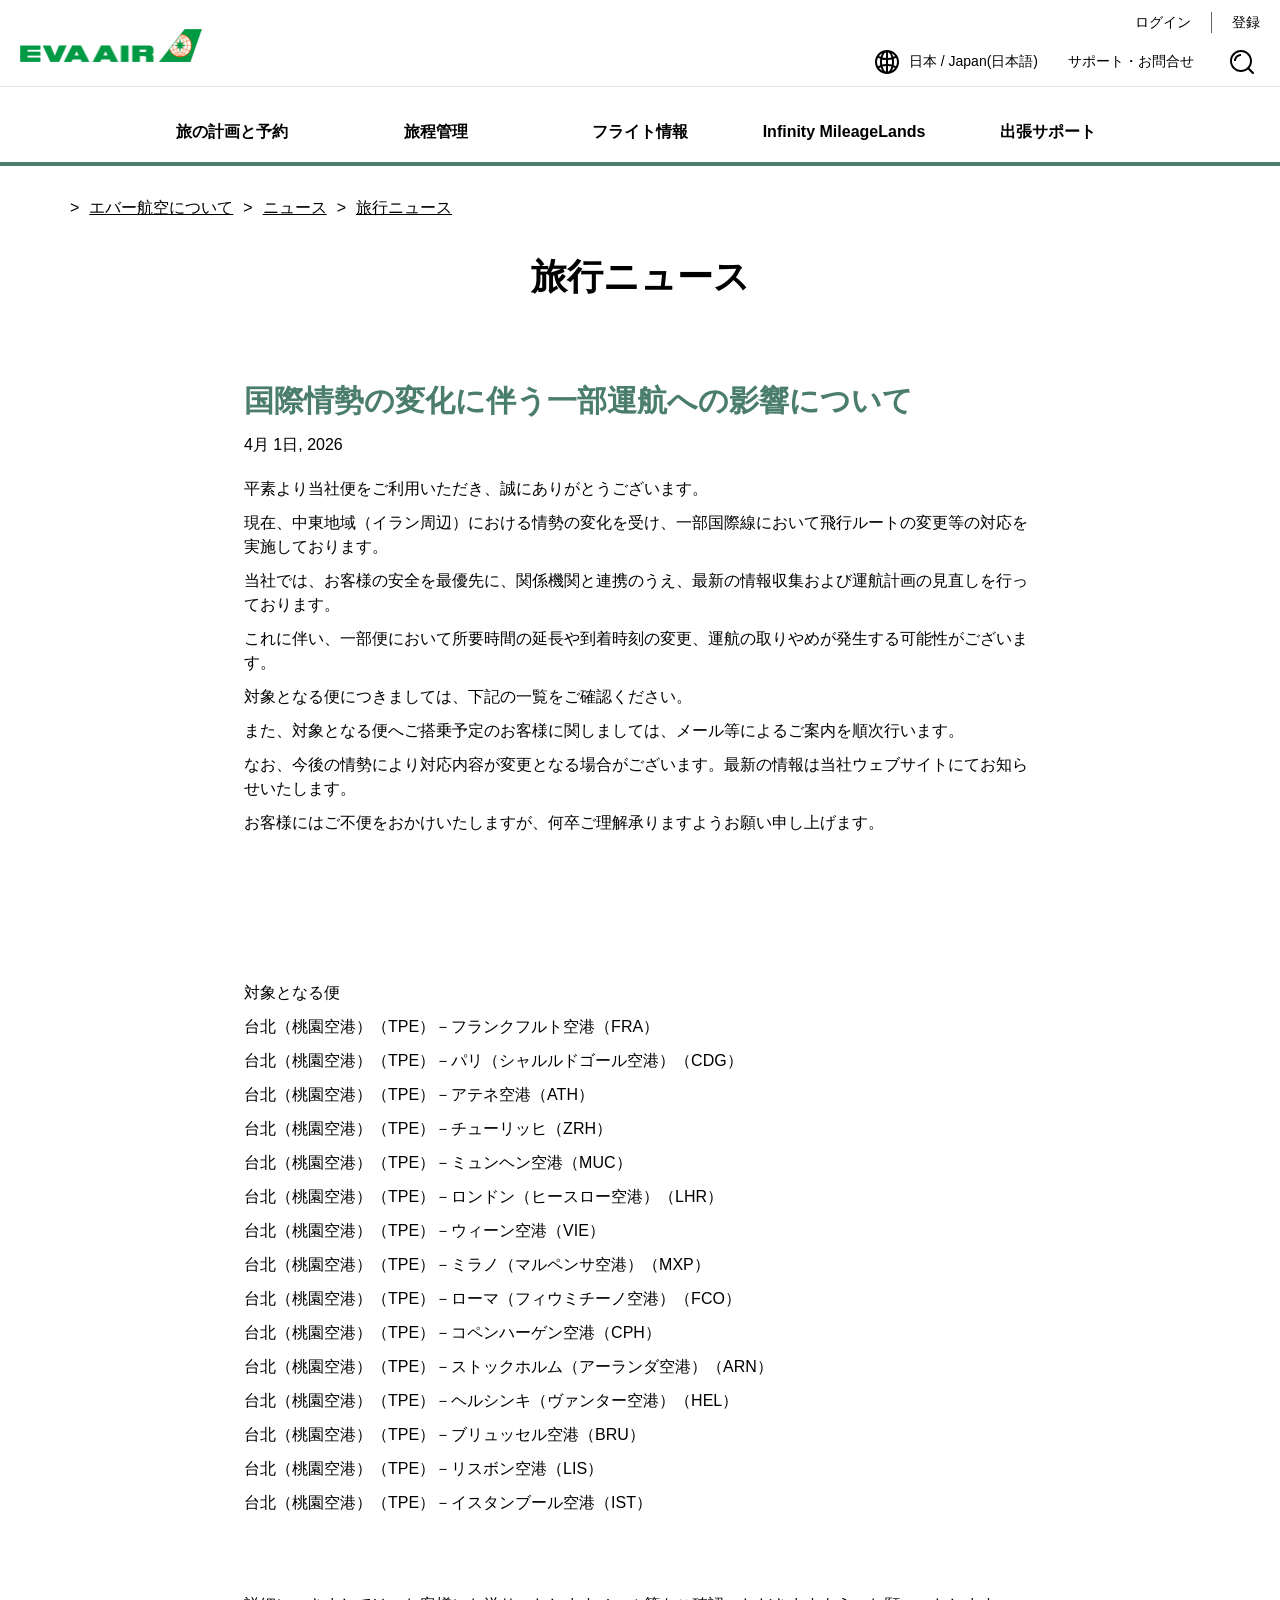
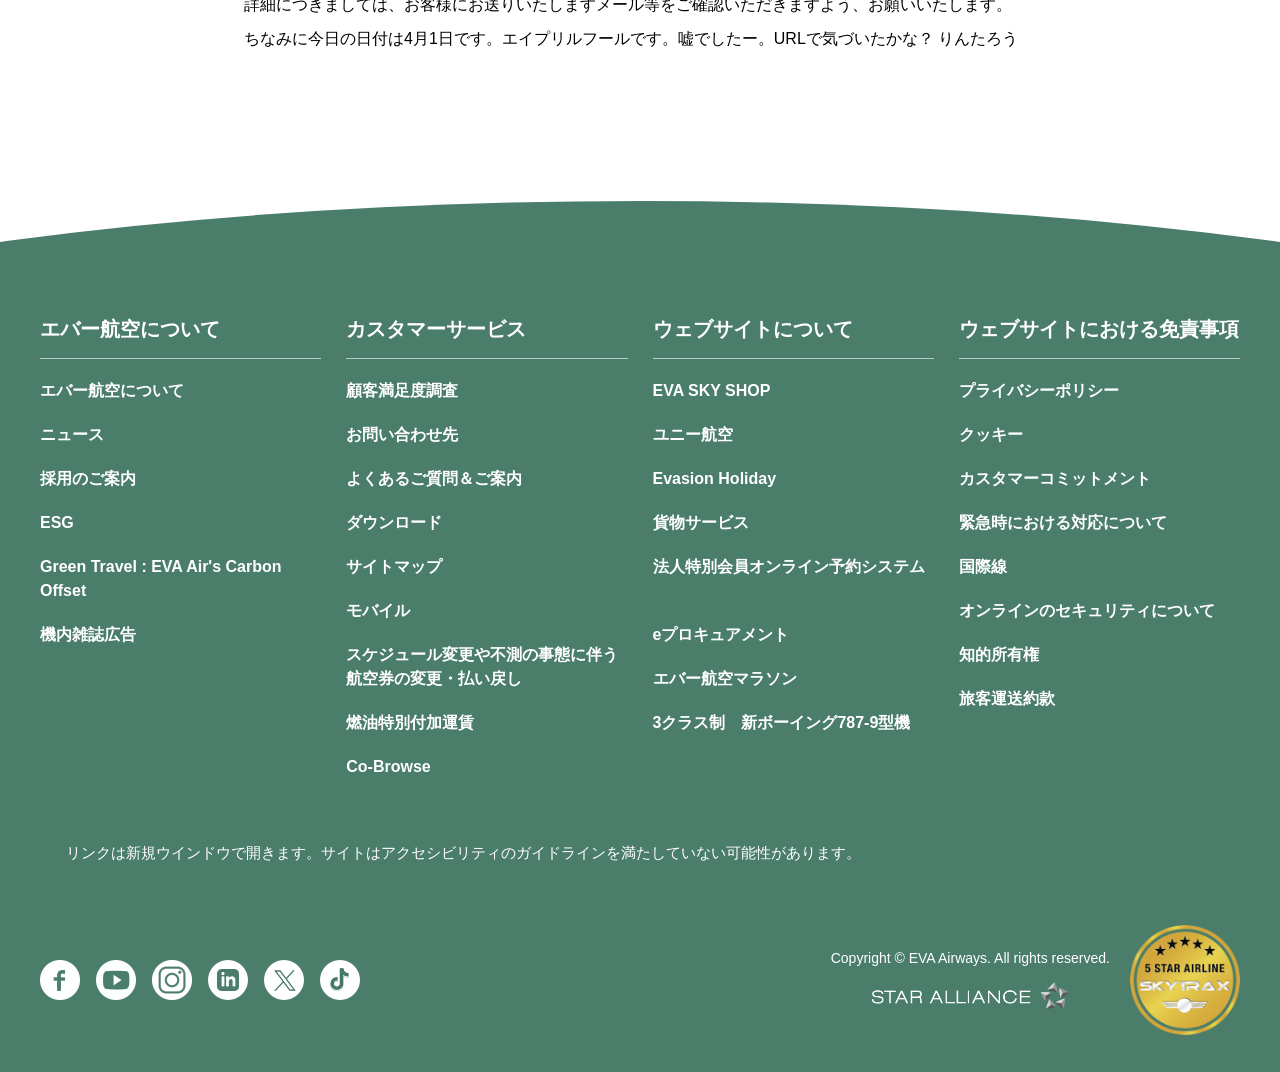
==== index.html @ 91671985 "Add files via upload" ====
<!DOCTYPE html>
<!-- saved from url=(0056)https://ana-aprillfirst.github.io/what-s-the-date-today/ -->
<html lang="ja"><head><meta http-equiv="Content-Type" content="text/html; charset=UTF-8">
    
    <meta http-equiv="X-UA-Compatible" content="IE=edge,chrome=1">
    <meta name="viewport" content="width=device-width, initial-scale=1, minimum-scale=1, maximum-scale=1">
    
<script type="text/javascript" async="" src="./index_files/js"></script><script async="" src="./index_files/gtm.js.ダウンロード"></script><script id="ob-script-async" async="" src="./index_files/f.txt" data-efname="ci360" data-tenant-id="0164247f20000101f92c16b1"></script><script id="ob-script-async" async="" src="./index_files/f(1).txt" data-efname="ci360" data-tenant-id="0164247f20000101f92c16b1"></script><script>(function(ci,src,a) {var w=window,d=document,ot,z,ef=w[ci]=function(){return ef.q.push(arguments);};ef.q=[];ef.a=a||{};ot=d.createElement("script");ot.id="ob-script-async";ot.async=true;ot.src=src;ot.setAttribute("data-efname",ci);var t = document.createAttribute("data-tenant-id"); t.nodeValue = ef.a.tenantId; ot.attributes.setNamedItem(t);z=d.getElementsByTagName("script")[0];z.parentNode.insertBefore(ot,z);return ef;})("ci360", "https://execution-ci360.evaair.com/js/ot2.min.js",{tenantId:"0164247f20000101f92c16b1"});</script><script type="text/javascript" async="" src="./index_files/analytics.js.ダウンロード" nonce=""></script><script type="text/javascript" async="" src="./index_files/js(1)" nonce=""></script><script async="" src="./index_files/gtm(1).js.ダウンロード"></script><script type="text/javascript" src="./index_files/8e7acff7d3a79eaefa16095658dcfbaa70011f38501" async=""></script><script>
// akam-sw.js install script version 1.3.6
"serviceWorker"in navigator&&"find"in[]&&function(){var e=new Promise(function(e){"complete"===document.readyState||!1?e():(window.addEventListener("load",function(){e()}),setTimeout(function(){"complete"!==document.readyState&&e()},1e4))}),n=window.akamServiceWorkerInvoked,r="1.3.6";if(n)aka3pmLog("akam-setup already invoked");else{window.akamServiceWorkerInvoked=!0,window.aka3pmLog=function(){window.akamServiceWorkerDebug&&console.log.apply(console,arguments)};function o(e){(window.BOOMR_mq=window.BOOMR_mq||[]).push(["addVar",{"sm.sw.s":e,"sm.sw.v":r}])}var i="/akam-sw.js",a=new Map;navigator.serviceWorker.addEventListener("message",function(e){var n,r,o=e.data;if(o.isAka3pm)if(o.command){var i=(n=o.command,(r=a.get(n))&&r.length>0?r.shift():null);i&&i(e.data.response)}else if(o.commandToClient)switch(o.commandToClient){case"enableDebug":window.akamServiceWorkerDebug||(window.akamServiceWorkerDebug=!0,aka3pmLog("Setup script debug enabled via service worker message"),v());break;case"boomerangMQ":o.payload&&(window.BOOMR_mq=window.BOOMR_mq||[]).push(o.payload)}aka3pmLog("akam-sw message: "+JSON.stringify(e.data))});var t=function(e){return new Promise(function(n){var r,o;r=e.command,o=n,a.has(r)||a.set(r,[]),a.get(r).push(o),navigator.serviceWorker.controller&&(e.isAka3pm=!0,navigator.serviceWorker.controller.postMessage(e))})},c=function(e){return t({command:"navTiming",navTiming:e})},s=null,m={},d=function(){var e=i;return s&&(e+="?othersw="+encodeURIComponent(s)),function(e,n){return new Promise(function(r,i){aka3pmLog("Registering service worker with URL: "+e),navigator.serviceWorker.register(e,n).then(function(e){aka3pmLog("ServiceWorker registration successful with scope: ",e.scope),r(e),o(1)}).catch(function(e){aka3pmLog("ServiceWorker registration failed: ",e),o(0),i(e)})})}(e,m)},g=navigator.serviceWorker.__proto__.register;if(navigator.serviceWorker.__proto__.register=function(n,r){return n.includes(i)?g.call(this,n,r):(aka3pmLog("Overriding registration of service worker for: "+n),s=new URL(n,window.location.href),m=r,navigator.serviceWorker.controller?new Promise(function(n,r){var o=navigator.serviceWorker.controller.scriptURL;if(o.includes(i)){var a=encodeURIComponent(s);o.includes(a)?(aka3pmLog("Cancelling registration as we already integrate other SW: "+s),navigator.serviceWorker.getRegistration().then(function(e){n(e)})):e.then(function(){aka3pmLog("Unregistering existing 3pm service worker"),navigator.serviceWorker.getRegistration().then(function(e){e.unregister().then(function(){return d()}).then(function(e){n(e)}).catch(function(e){r(e)})})})}else aka3pmLog("Cancelling registration as we already have akam-sw.js installed"),navigator.serviceWorker.getRegistration().then(function(e){n(e)})}):g.call(this,n,r))},navigator.serviceWorker.controller){var u=navigator.serviceWorker.controller.scriptURL;u.includes("/akam-sw.js")||u.includes("/akam-sw-preprod.js")||u.includes("/threepm-sw.js")||(aka3pmLog("Detected existing service worker. Removing and re-adding inside akam-sw.js"),s=new URL(u,window.location.href),e.then(function(){navigator.serviceWorker.getRegistration().then(function(e){m={scope:e.scope},e.unregister(),d()})}))}else e.then(function(){window.akamServiceWorkerPreprod&&(i="/akam-sw-preprod.js"),d()});if(window.performance){var w=window.performance.timing,l=w.responseEnd-w.responseStart;c(l)}e.then(function(){t({command:"pageLoad"})});var k=!1;function v(){window.akamServiceWorkerDebug&&!k&&(k=!0,aka3pmLog("Initializing debug functions at window scope"),window.aka3pmInjectSwPolicy=function(e){return t({command:"updatePolicy",policy:e})},window.aka3pmDisableInjectedPolicy=function(){return t({command:"disableInjectedPolicy"})},window.aka3pmDeleteInjectedPolicy=function(){return t({command:"deleteInjectedPolicy"})},window.aka3pmGetStateAsync=function(){return t({command:"getState"})},window.aka3pmDumpState=function(){aka3pmGetStateAsync().then(function(e){aka3pmLog(JSON.stringify(e,null,"\t"))})},window.aka3pmInjectTiming=function(e){return c(e)},window.aka3pmUpdatePolicyFromNetwork=function(){return t({command:"pullPolicyFromNetwork"})})}v()}}();</script>
<script>
var dataLayer = dataLayer || [];
dataLayer.push({
'language': 'JA',
'market': 'JP',
'page_type': 'Portal'
});
</script>
<!-- Google Tag Manager -->
<script>    (function (w, d, s, l, i) {
        w[l] = w[l] || []; w[l].push({ 'gtm.start':
new Date().getTime(), event: 'gtm.js'
        }); var f = d.getElementsByTagName(s)[0],
j = d.createElement(s), dl = l != 'dataLayer' ? '&l=' + l : ''; j.async = true; j.src =
'https://www.googletagmanager.com/gtm.js?id=' + i + dl; f.parentNode.insertBefore(j, f);
    })(window, document, 'script', 'dataLayer', 'GTM-NT2FJZR');</script>
<!-- End Google Tag Manager -->
    <link rel="shortcut icon" href="https://www.evaair.com/favicon.ico" type="image/x-icon">
    <link rel="stylesheet" href="./index_files/css">
    <link rel="stylesheet" href="./index_files/flatpickr.min.css">
    <link rel="stylesheet" href="./index_files/owl.carousel.min.css">
    <link rel="stylesheet" href="./index_files/animte.css" media="all">
    <link rel="stylesheet" href="./index_files/style.css" media="all">
    <link rel="stylesheet" href="./index_files/print.css" media="print">
    <script type="text/javascript">
        var $$ = function () { $$.q.push(arguments); };
        document.addEventListener('DOMContentLoaded', function () { $$.r = 1; }, !1);
        $$.q = [];
        $$.base = '/';

        $$(function () {
            $.listFilter();
        });
    </script>
    <script type="text/javascript" src="./index_files/require-2.3.6.min.js.ダウンロード" async="" data-main="/system/assets/js/global.js"></script>
    <title>


         国際情勢の変化に伴う一部運航への影響について - エバー航空 | 日本 / Japan (日本語)
        
    </title>
    
    
    

                              <script>!function(e){var n="https://s.go-mpulse.net/boomerang/";if("True"=="True")e.BOOMR_config=e.BOOMR_config||{},e.BOOMR_config.PageParams=e.BOOMR_config.PageParams||{},e.BOOMR_config.PageParams.pci=!0,n="https://s2.go-mpulse.net/boomerang/";if(window.BOOMR_API_key="QE8B9-9YPX9-FDTFB-JFL64-3SRTE",function(){function e(){if(!r){var e=document.createElement("script");e.id="boomr-scr-as",e.src=window.BOOMR.url,e.async=!0,o.appendChild(e),r=!0}}function t(e){r=!0;var n,t,a,i,d=document,O=window;if(window.BOOMR.snippetMethod=e?"if":"i",t=function(e,n){var t=d.createElement("script");t.id=n||"boomr-if-as",t.src=window.BOOMR.url,BOOMR_lstart=(new Date).getTime(),e=e||d.body,e.appendChild(t)},!window.addEventListener&&window.attachEvent&&navigator.userAgent.match(/MSIE [67]\./))return window.BOOMR.snippetMethod="s",void t(o,"boomr-async");a=document.createElement("IFRAME"),a.src="about:blank",a.title="",a.role="presentation",a.loading="eager",i=(a.frameElement||a).style,i.width=0,i.height=0,i.border=0,i.display="none",o.appendChild(a);try{O=a.contentWindow,d=O.document.open()}catch(_){n=document.domain,a.src="javascript:var d=document.open();d.domain='"+n+"';void 0;",O=a.contentWindow,d=O.document.open()}if(n)d._boomrl=function(){this.domain=n,t()},d.write("<bo"+"dy onload='document._boomrl();'>");else if(O._boomrl=function(){t()},O.addEventListener)O.addEventListener("load",O._boomrl,!1);else if(O.attachEvent)O.attachEvent("onload",O._boomrl);d.close()}function a(e){window.BOOMR_onload=e&&e.timeStamp||(new Date).getTime()}if(!window.BOOMR||!window.BOOMR.version&&!window.BOOMR.snippetExecuted){window.BOOMR=window.BOOMR||{},window.BOOMR.snippetStart=(new Date).getTime(),window.BOOMR.snippetExecuted=!0,window.BOOMR.snippetVersion=14,window.BOOMR.url=n+"QE8B9-9YPX9-FDTFB-JFL64-3SRTE";var i=document.currentScript||document.getElementsByTagName("script")[0],o=i.parentNode,r=!1,d=document.createElement("link");if(d.relList&&"function"==typeof d.relList.supports&&d.relList.supports("preload")&&"as"in d)window.BOOMR.snippetMethod="p",d.href=window.BOOMR.url,d.rel="preload",d.as="script",d.addEventListener("load",e),d.addEventListener("error",function(){t(!0)}),setTimeout(function(){if(!r)t(!0)},3e3),BOOMR_lstart=(new Date).getTime(),o.appendChild(d);else t(!1);if(window.addEventListener)window.addEventListener("load",a,!1);else if(window.attachEvent)window.attachEvent("onload",a)}}(),"".length>0)if(e&&"performance"in e&&e.performance&&"function"==typeof e.performance.setResourceTimingBufferSize)e.performance.setResourceTimingBufferSize();!function(){if(BOOMR=e.BOOMR||{},BOOMR.plugins=BOOMR.plugins||{},!BOOMR.plugins.AK){var n=""=="true"?1:0,t="",a="3nuktcnydkwpq2onbrbq-f-cbfe2f11f-clientnsv4-s.akamaihd.net",i="false"=="true"?2:1,o={"ak.v":"39","ak.cp":"100098","ak.ai":parseInt("633540",10),"ak.ol":"0","ak.cr":18,"ak.ipv":4,"ak.proto":"h2","ak.rid":"879ebd5f","ak.r":47866,"ak.a2":n,"ak.m":"a","ak.n":"essl","ak.bpcip":"219.104.169.0","ak.cport":38342,"ak.gh":"23.205.82.78","ak.quicv":"","ak.tlsv":"tls1.3","ak.0rtt":"","ak.0rtt.ed":"","ak.csrc":"-","ak.acc":"","ak.t":"1775045699","ak.ak":"hOBiQwZUYzCg5VSAfCLimQ==HDGXn7hmlsae814OvfI1O5d0sjsdYqs64kG9jMWmwgiRZrxvsH2dLrw73Bs9Jmn5FaYo2gyjIE0BB2qtwMS6Vj2wQzRS0i445GgiW8ZXy0Ky/koPpzSCZvx7y3GxSoIB3me4P+PsEx2vJdaTtZqiKlUOa4OTW+eAWsOA/82id59fK4W1fJyhn7WJv3q+AM5hKeVltxPo46tt0EGm4igMfl+OzppRoapuTMN83iNeEW71pCArnDaQNXdJ3IOpBLu0moDPtnSiRfIFex8XA/Ac/b0GhDgpR6MSNXRJxP3A+epK0nJ4iAN3MV6Dh961xi+cNCutqQJ2RPGYalrvhyzKtbC6tr0Nn00nippEGzVBF2jAT7vTyf+MaGlWwzYs6k2pPZ+P5oRtYRMcTR9VGNpE0j19+74ZpqN8xWajWN0Mdcg=","ak.pv":"149","ak.dpoabenc":"","ak.tf":i};if(""!==t)o["ak.ruds"]=t;var r={i:!1,av:function(n){var t="http.initiator";if(n&&(!n[t]||"spa_hard"===n[t]))o["ak.feo"]=void 0!==e.aFeoApplied?1:0,BOOMR.addVar(o)},rv:function(){var e=["ak.bpcip","ak.cport","ak.cr","ak.csrc","ak.gh","ak.ipv","ak.m","ak.n","ak.ol","ak.proto","ak.quicv","ak.tlsv","ak.0rtt","ak.0rtt.ed","ak.r","ak.acc","ak.t","ak.tf"];BOOMR.removeVar(e)}};BOOMR.plugins.AK={akVars:o,akDNSPreFetchDomain:a,init:function(){if(!r.i){var e=BOOMR.subscribe;e("before_beacon",r.av,null,null),e("onbeacon",r.rv,null,null),r.i=!0}return this},is_complete:function(){return!0}}}}()}(window);</script><link href="./index_files/QE8B9-9YPX9-FDTFB-JFL64-3SRTE(1)" rel="preload" as="script"><link href="./index_files/QE8B9-9YPX9-FDTFB-JFL64-3SRTE" rel="preload" as="script"><script src="./index_files/65319_1825172608.js.ダウンロード" crossorigin="anonymous"></script><script src="./index_files/65257_1825202523.js.ダウンロード" crossorigin="anonymous"></script><script src="./index_files/64885_1825202523.js.ダウンロード" crossorigin="anonymous"></script><script src="./index_files/65226_747628217.js.ダウンロード" crossorigin="anonymous"></script><script id="boomr-scr-as" src="./index_files/QE8B9-9YPX9-FDTFB-JFL64-3SRTE" async=""></script><script type="text/javascript" charset="utf-8" async="" data-requirecontext="_" data-requiremodule="global" src="./index_files/global.js.ダウンロード"></script><script type="text/javascript" charset="utf-8" async="" data-requirecontext="_" data-requiremodule="flying-focus" src="./index_files/flying-focus.js.ダウンロード"></script><script type="text/javascript" charset="utf-8" async="" data-requirecontext="_" data-requiremodule="jquery" src="./index_files/jquery-3.5.1.min.js.ダウンロード"></script><script type="text/javascript" charset="utf-8" async="" data-requirecontext="_" data-requiremodule="owlCarousel" src="./index_files/owl.carousel.min.js.ダウンロード"></script><script type="text/javascript" charset="utf-8" async="" data-requirecontext="_" data-requiremodule="extend" src="./index_files/extend.js.ダウンロード"></script><script type="text/javascript" charset="utf-8" async="" data-requirecontext="_" data-requiremodule="https://www.evaair.com/system/assets/eva-js/jquery.cookie.js" src="./index_files/jquery.cookie.js.ダウンロード"></script><script type="text/javascript" charset="utf-8" async="" data-requirecontext="_" data-requiremodule="modal" src="./index_files/modal.js.ダウンロード"></script><script type="text/javascript" charset="utf-8" async="" data-requirecontext="_" data-requiremodule="contentSwitch" src="./index_files/contentSwitch.js.ダウンロード"></script><script type="text/javascript" async="" src="./index_files/f(2).txt" nonce=""></script><script id="boomr-scr-as" src="./index_files/QE8B9-9YPX9-FDTFB-JFL64-3SRTE(1)" async=""></script><script type="text/javascript" charset="utf-8" async="" data-requirecontext="_" data-requiremodule="global" src="./index_files/global(1).js.ダウンロード"></script><script src="./index_files/65319_1825172608(1).js.ダウンロード" crossorigin="anonymous"></script><script src="./index_files/65257_1825202523(1).js.ダウンロード" crossorigin="anonymous"></script><script src="./index_files/64885_1825202523(1).js.ダウンロード" crossorigin="anonymous"></script><script src="./index_files/65226_747628217(1).js.ダウンロード" crossorigin="anonymous"></script></head>
<body>
    <!-- Google Tag Manager (noscript) -->
<noscript><iframe src="https://www.googletagmanager.com/ns.html?id=GTM-NT2FJZR"
height="0" width="0" style="display:none;visibility:hidden"></iframe></noscript>
<!-- End Google Tag Manager (noscript) -->

    <a class="header-skipNav skipNav" href="https://www.evaair.com/ja-jp/about-eva-air/news/travel-news/2026-03-30-the-new-specifications-for-carrying-power-banks-in-carry-on-baggage.html#mainContent">Skip to Main Content</a>
    

<header class="header">
    <div class="header-main">
        <button type="button" class="btn btn--navSwitch header-navSwitch js-navSwitch" aria-label="開啟選單"><span class="btn-navSwitchLine"></span><span class="btn-navSwitchLine"></span><span class="btn-navSwitchLine"></span></button>
        <div class="header-logo">
            <a class="logo logo--header logo--header--eva" href="https://www.evaair.com/ja-jp/index.html"><img class="img col-12" src="./index_files/logo-evaair-header.png" alt="EVA Air logo"></a>
        </div>
        <nav class="toolbar header-wideToolbar" aria-label="工具列">
            <ul class="toolbar-menu toolbar-menu--member">
                <!-- 登入後 登入改為登出 註冊改為我的行程 -->
                <li class="toolbar-item toolbar-item--login"><a class="text-underline-none" href="https://eservice.evaair.com/flyeva/eva/ffp/login.aspx?lang=ja-jp&amp;p_url=https://www.evaair.com/ja-jp/about-eva-air/news/travel-news/2026-03-30-the-new-specifications-for-carrying-power-banks-in-carry-on-baggage.html">ログイン</a></li>
                <li class="toolbar-item"><a class="text-underline-none" href="https://www.evaair.com/ja-jp/register/">登録</a></li>
            </ul>
            <ul class="toolbar-menu toolbar-menu--other" aria-live="polite" aria-atomic="true" aria-relevant="additions">
                <li class="toolbar-item toolbar-item--icon">
                    <a class="text-underline-none flex flex-alignItems-center js-language" href="https://www.evaair.com/ja-jp/about-eva-air/news/travel-news/2026-03-30-the-new-specifications-for-carrying-power-banks-in-carry-on-baggage.html#languageMarket" title="語系選擇">
                        <svg class="icon icon-language margin-r-6" focusable="false">
                            <use xlink:href="#icon-language"></use>
                        </svg>日本 / Japan(日本語)
                    </a>
                </li>
                <li class="toolbar-item toolbar-item--icon">
                    <a class="text-underline-none flex flex-alignItems-center" href="https://www.evaair.com/ja-jp/help/" title="サポート・お問合せ">
                        サポート・お問合せ
                    </a>
                </li>
                <li class="toolbar-item toolbar-item--icon display-none-md">
                    <button type="button" class="text-underline-none flex flex-alignItems-center border-none bg-none js-searchBox" title="Search">
                        <svg class="icon icon-search" focusable="false">
                            <use xlink:href="#icon-search"></use>
                        </svg><span class="sr-only">Search Box Open</span>
                    </button>
                    <div class="toolbar-search search">
                        <div class="search-form">
                            <svg class="icon icon-search search-icon" focusable="false">
                                <use xlink:href="#icon-search"></use>
                            </svg>
                            <input class="search-input" type="text" placeholder="Search for" aria-label="Search for" tabindex="-1">
                            <button type="button" class="btn btn--green search-submit" tabindex="-1">Search</button>
                        </div>
                        <button type="button" class="btn btn-icon search-close js-searchBox" tabindex="-1"><span class="sr-only">Search Box Close</span></button>
                    </div>
                </li>
            </ul>
        </nav>
    </div>
    <div class="header-nav navigation" aria-live="polite" aria-atomic="true" aria-label="主要導航列">
        <nav class="toolbar toolbar--narrow header-narrowToolbar" aria-label="工具列">
            <ul class="toolbar-menu toolbar-menu--member">
                <!-- 登入後 登入改為登出 註冊改為我的行程 -->
                <li class="toolbar-item toolbar-item--login"><a class="text-underline-none" href="https://eservice.evaair.com/flyeva/eva/ffp/login.aspx?lang=ja-jp&amp;p_url=https://www.evaair.com/ja-jp/about-eva-air/news/travel-news/2026-03-30-the-new-specifications-for-carrying-power-banks-in-carry-on-baggage.html" tabindex="-1">ログイン</a></li>
                <li class="toolbar-item"><a class="text-underline-none" href="https://www.evaair.com/ja-jp/register/" tabindex="-1">登録</a></li>
            </ul>
            <ul class="toolbar-menu toolbar-menu--other">
                <li class="toolbar-item toolbar-item--icon">
                    <a class="text-underline-none flex flex-alignItems-center" href="https://www.evaair.com/ja-jp/help/" title="サポート・お問合せ" tabindex="-1">
                        サポート・お問合せ
                    </a>
                </li>
                <li class="toolbar-item toolbar-item--icon">
                    <button type="button" class="text-underline-none flex flex-alignItems-center border-none bg-none js-searchBox" title="Search" tabindex="-1">
                        <svg class="icon icon-search" focusable="false">
                            <use xlink:href="#icon-search"></use>
                        </svg><span class="sr-only">Search Box Open</span>
                    </button>
                    <div class="toolbar-search search">
                        <div class="search-form">
                            <svg class="icon icon-search search-icon" focusable="false">
                                <use xlink:href="#icon-search"></use>
                            </svg>
                            <input class="search-input" type="text" placeholder="Search for" aria-label="Search for" tabindex="-1">
                            <button type="button" class="btn btn--green search-submit" tabindex="-1">Search</button>
                        </div>
                        <button type="button" class="btn btn-icon search-close js-searchBox" tabindex="-1"><span class="sr-only">Search Box Close</span></button>
                    </div>
                </li>
            </ul>
            <ul class="toolbar-menu toolbar-menu--language">
                <li class="toolbar-item toolbar-item--language toolbar-item--icon">
                    <a class="text-underline-none flex flex-alignItems-center padding-6-md js-language" href="https://www.evaair.com/ja-jp/about-eva-air/news/travel-news/2026-03-30-the-new-specifications-for-carrying-power-banks-in-carry-on-baggage.html#languageMarket" title="語系選擇" tabindex="-1">
                        <svg class="icon icon-language margin-r-6" focusable="false">
                            <use xlink:href="#icon-language"></use>
                        </svg>日本 / Japan(日本語)
                    </a>
                </li>
            </ul>
        </nav>
        


    <h2 class="navigation-heading js-navigationSubTrigger"><button type="button" class="text-underline-none navigation-link navigation-link--heading">旅の計画と予約 </button></h2>
        <div class="navigation-content">
            <nav class="navigation-listContent js-navEqualHeightWrap" aria-label="旅の計画と予約 ">
                <dl class="navigation-list">
                    <dt class="navigation-title js-equalHeight" style="height: 38.375px;"><a class="text-underline-none navigation-link  js-navigationLinkTrigger" href="https://www.evaair.com/ja-jp/plan-and-book/special-offers/" tabindex="-1">スペシャルオファー</a></dt>
                        <dd class="navigation-detail">
                            <ul>
                                    <li class="navigation-item"><a class="text-underline-none navigation-link" href="https://www.evaair.com/ja-jp/plan-and-book/special-offers/eva-choices/" tabindex="-1">EVAチョイス</a></li>                                   
                                    <li class="navigation-item"><a class="text-underline-none navigation-link" href="https://www.evaair.com/ja-jp/plan-and-book/special-offers/promotions/" tabindex="-1">プロモーション</a></li>                                   
                                    <li class="navigation-item"><a class="text-underline-none navigation-link" href="https://booking.evaair.com/flyeva/eva/b2c/booking-happyhour.aspx?lang=ja-jp" tabindex="-1">ハッピーアワーキャンペーン</a></li>                                   
                            </ul>
                        </dd>
                    
                </dl>
                <dl class="navigation-list">
                    <dt class="navigation-title js-equalHeight" style="height: 38.375px;"><a class="text-underline-none navigation-link  js-navigationLinkTrigger" href="https://flights.evaair.com/ja-jp/" tabindex="-1">目的地を探す</a></dt>
                        <dd class="navigation-detail">
                            <ul>
                                    <li class="navigation-item"><a class="text-underline-none navigation-link" href="https://flights.evaair.com/ja-jp/route-map?em_o=NRT" tabindex="-1">全ての目的地</a></li>                                   
                                    <li class="navigation-item"><a class="text-underline-none navigation-link" href="https://flights.evaair.com/ja-jp/city-to-city-flights" tabindex="-1">運賃のトレンドをチェック</a></li>                                   
                                    <li class="navigation-item"><a class="text-underline-none navigation-link" href="https://flights.evaair.com/ja-jp/business-class-flights" tabindex="-1">ビジネスクラス</a></li>                                   
                                    <li class="navigation-item"><a class="text-underline-none navigation-link" href="https://flights.evaair.com/ja-jp/flights-to-kaohsiung-city" tabindex="-1">高雄行</a></li>                                   
                                    <li class="navigation-item"><a class="text-underline-none navigation-link" href="https://flights.evaair.com/ja-jp/flights-from-tokyo" tabindex="-1">東京発</a></li>                                   
                                    <li class="navigation-item"><a class="text-underline-none navigation-link" href="https://flights.evaair.com/ja-jp/flights-from-osaka-1" tabindex="-1">大阪発</a></li>                                   
                                    <li class="navigation-item"><a class="text-underline-none navigation-link" href="https://flights.evaair.com/ja-jp/flights-from-fukuoka" tabindex="-1">福岡発</a></li>                                   
                                    <li class="navigation-item"><a class="text-underline-none navigation-link" href="https://flights.evaair.com/ja-jp/flights-from-sapporo" tabindex="-1">札幌発</a></li>                                   
                                    <li class="navigation-item"><a class="text-underline-none navigation-link" href="https://flights.evaair.com/ja-jp/flights-from-komatsu" tabindex="-1">小松発</a></li>                                   
                            </ul>
                        </dd>
                    
                </dl>
                <dl class="navigation-list">
                    <dt class="navigation-title js-equalHeight" style="height: 38.375px;"><a class="text-underline-none navigation-link  js-navigationLinkTrigger" href="https://www.evaair.com/ja-jp/plan-and-book/fare-family/" tabindex="-1">運賃</a></dt>
                        <dd class="navigation-detail">
                            <ul>
                                    <li class="navigation-item"><a class="text-underline-none navigation-link" href="https://www.evaair.com/ja-jp/plan-and-book/fare-family/introducing-fare-family/" tabindex="-1">運賃のご紹介</a></li>                                   
                            </ul>
                        </dd>
                    
                </dl>
                <dl class="navigation-list">
                    <dt class="navigation-title js-equalHeight" style="height: 38.375px;"><a class="text-underline-none navigation-link  js-navigationLinkTrigger" href="https://www.evaair.com/ja-jp/plan-and-book/book-online/" tabindex="-1">オンライン予約</a></dt>
                        <dd class="navigation-detail">
                            <ul>
                                    <li class="navigation-item"><a class="text-underline-none navigation-link" href="https://booking.evaair.com/flyeva/eva/b2c/booking-online.aspx?lang=ja-jp" tabindex="-1">フライトを予約する</a></li>                                   
                                    <li class="navigation-item"><a class="text-underline-none navigation-link" href="https://booking.evaair.com/flyeva/eva/b2c/booking-promo-login.aspx?lang=ja-jp" tabindex="-1">スペシャルイベント</a></li>                                   
                                    <li class="navigation-item"><a class="text-underline-none navigation-link" href="https://booking.evaair.com/flyeva/eva/b2c/booking-ffp-login.aspx?lang=ja-jp" tabindex="-1">会員限定運賃</a></li>                                   
                                    <li class="navigation-item"><a class="text-underline-none navigation-link" href="https://www.evaair.com/ja-jp/infinity-mileageLands/mileage-award-program/mileage-redemption/award-ticket/eva-uni-air/" tabindex="-1">会員特典航空券</a></li>                                   
                                    <li class="navigation-item"><a class="text-underline-none navigation-link" href="https://www.evaair.com/ja-jp/plan-and-book/book-online/information-for-ticketing-and-reservation/online-reservation/" tabindex="-1">発券と予約について</a></li>                                   
                                    <li class="navigation-item"><a class="text-underline-none navigation-link" href="https://booking.evaair.com/flyeva/eva/b2c/transaction-history-login.aspx?lang=ja-jp" tabindex="-1">手続きの履歴</a></li>                                   
                                    <li class="navigation-item"><a class="text-underline-none navigation-link" href="https://www.evaair.com/ja-jp/plan-and-book/book-online/benefits-of-book-online/" tabindex="-1">公式ウェブサイトで航空券を予約するメリット</a></li>                                   
                            </ul>
                        </dd>
                    
                </dl>
                <dl class="navigation-list">
                    <dt class="navigation-title js-equalHeight" style="height: 38.375px;"><a class="text-underline-none navigation-link  js-navigationLinkTrigger" href="https://www.evaair.com/ja-jp/plan-and-book/additional-service/" tabindex="-1">アドオンとその他のサービス</a></dt>
                        <dd class="navigation-detail">
                            <ul>
                                    <li class="navigation-item"><a class="text-underline-none navigation-link" href="https://booking.evaair.com/flyeva/eva/b2c/manage-your-trip/prepaid-login.aspx?lang=ja-jp" tabindex="-1">超過手荷物事前払い</a></li>                                   
                                    <li class="navigation-item"><a class="text-underline-none navigation-link" href="https://www.evaair.com/ja-jp/plan-and-book/additional-service/rental-cars/" tabindex="-1">レンタカー</a></li>                                   
                                    <li class="navigation-item"><a class="text-underline-none navigation-link" href="https://www.evaair.com/ja-jp/plan-and-book/additional-service/hotels/" tabindex="-1">ホテル</a></li>                                   
                                    <li class="navigation-item"><a class="text-underline-none navigation-link" href="https://www.evaair.com/ja-jp/plan-and-book/additional-service/taiwan-high-speed-rail/taiwan-high-speed-rail-service/" tabindex="-1">台湾高速鉄道</a></li>                                   
                                    <li class="navigation-item"><a class="text-underline-none navigation-link" href="https://www.evaair.com/ja-jp/plan-and-book/additional-service/europe-rail-and-fly-packages/austrian-federal-railway/" tabindex="-1">ヨーロッパ鉄道チケット航空券パッケージ</a></li>                                   
                                    <li class="navigation-item"><a class="text-underline-none navigation-link" href="https://www.evaair.com/ja-jp/plan-and-book/additional-service/evabiddeal/" tabindex="-1">EVABidDeal</a></li>                                   
                            </ul>
                        </dd>
                    
                </dl>
                <dl class="navigation-list">
                    <dt class="navigation-title js-equalHeight" style="height: 38.375px;"><a class="text-underline-none navigation-link  js-navigationLinkTrigger" href="https://www.evaair.com/ja-jp/plan-and-book/where-we-fly/" tabindex="-1">フライト関連情報</a></dt>
                        <dd class="navigation-detail">
                            <ul>
                                    <li class="navigation-item"><a class="text-underline-none navigation-link" href="https://booking.evaair.com/flyeva/eva/b2c/flight-schedules.aspx?lang=ja-jp" tabindex="-1">時刻表</a></li>                                   
                                    <li class="navigation-item"><a class="text-underline-none navigation-link" href="https://www.evaair.com/ja-jp/plan-and-book/where-we-fly/route-maps/asia-area-route-map/" tabindex="-1">ルートマップ</a></li>                                   
                                    <li class="navigation-item"><a class="text-underline-none navigation-link" href="https://www.evaair.com/ja-jp/plan-and-book/where-we-fly/star-alliance-networks/" tabindex="-1">スターアライアンスネットワーク</a></li>                                   
                                    <li class="navigation-item"><a class="text-underline-none navigation-link" href="https://www.evaair.com/ja-jp/plan-and-book/where-we-fly/airline-partners/" tabindex="-1">パートナー航空会社</a></li>                                   
                                    <li class="navigation-item"><a class="text-underline-none navigation-link" href="https://www.evaair.com/ja-jp/plan-and-book/where-we-fly/notice-to-interline-partners-passengers/" tabindex="-1">提携航空会社ご利用時のご案内</a></li>                                   
                                    <li class="navigation-item"><a class="text-underline-none navigation-link" href="https://booking.evaair.com/flyeva/eva/b2c/flight-status.aspx?lang=ja-jp" tabindex="-1">運航状況</a></li>                                   
                            </ul>
                        </dd>
                    
                </dl>
            </nav>
        </div>
    <h2 class="navigation-heading js-navigationSubTrigger"><button type="button" class="text-underline-none navigation-link navigation-link--heading">旅程管理</button></h2>
        <div class="navigation-content">
            <nav class="navigation-listContent js-navEqualHeightWrap" aria-label="旅程管理">
                <dl class="navigation-list">
                    <dt class="navigation-title js-equalHeight" style="height: 19.1875px;"><a class="text-underline-none navigation-link  js-navigationLinkTrigger" href="https://www.evaair.com/ja-jp/manage/view-my-booking/" tabindex="-1">予約確認</a></dt>
                        <dd class="navigation-detail">
                            <ul>
                                    <li class="navigation-item"><a class="text-underline-none navigation-link" href="https://booking.evaair.com/flyeva/eva/b2c/manage-your-trip/log_in.aspx?lang=ja-jp" tabindex="-1">ログイン</a></li>                                   
                                    <li class="navigation-item"><a class="text-underline-none navigation-link" href="https://booking.evaair.com/flyeva/eva/b2c/manage-your-trip/log_in.aspx?lang=ja-jp" tabindex="-1">確認と支払い</a></li>                                   
                                    <li class="navigation-item"><a class="text-underline-none navigation-link" href="https://booking.evaair.com/flyeva/eva/b2c/modifyflight.aspx?lang=ja-jp" tabindex="-1">日程/便の変更</a></li>                                   
                                    <li class="navigation-item"><a class="text-underline-none navigation-link" href="https://www.evaair.com/ja-jp/fly-prepare/flight-status-inquiry/mobile-flight-updates/" tabindex="-1">フライトステータス通知</a></li>                                   
                                    <li class="navigation-item"><a class="text-underline-none navigation-link" href="https://booking.evaair.com/evacore_web/self-reacc" tabindex="-1">スケジュール変更に伴う変更／払い戻し</a></li>                                   
                                    <li class="navigation-item"><a class="text-underline-none navigation-link" href="https://booking.evaair.com/flyeva/eva/b2c/manage-your-trip/cancelbooking-login.aspx?lang=ja-jp" tabindex="-1">予約をキャンセルする</a></li>                                   
                                    <li class="navigation-item"><a class="text-underline-none navigation-link" href="https://booking.evaair.com/flyeva/eva/b2c/refund-application-login.aspx?lang=ja-jp" tabindex="-1">払い戻しの申請/お問い合わせ</a></li>                                   
                                    <li class="navigation-item"><a class="text-underline-none navigation-link" href="https://booking.evaair.com/flyeva/eva/b2c/ticket-certificate.aspx?lang=ja-jp" tabindex="-1">航空券購入証明（領収書）申請</a></li>                                   
                            </ul>
                        </dd>
                    
                </dl>
                <dl class="navigation-list">
                    <dt class="navigation-title js-equalHeight" style="height: 19.1875px;"><a class="text-underline-none navigation-link  js-navigationLinkTrigger" href="https://www.evaair.com/ja-jp/manage/manage-your-trip/" tabindex="-1">旅程管理</a></dt>
                        <dd class="navigation-detail">
                            <ul>
                                    <li class="navigation-item"><a class="text-underline-none navigation-link" href="https://booking.evaair.com/flyeva/eva/b2c/manage-your-trip/seat-login.aspx?lang=ja-jp" tabindex="-1">座席指定</a></li>                                   
                                    <li class="navigation-item"><a class="text-underline-none navigation-link" href="https://booking.evaair.com/flyeva/eva/b2c/manage-your-trip/meal-login.aspx?lang=ja-jp" tabindex="-1">機内食予約</a></li>                                   
                                    <li class="navigation-item"><a class="text-underline-none navigation-link" href="https://booking.evaair.com/flyeva/eva/b2c/manage-your-trip/online-checked-in-login.aspx?lang=ja-jp" tabindex="-1">オンラインチェックイン</a></li>                                   
                                    <li class="navigation-item"><a class="text-underline-none navigation-link" href="https://booking.evaair.com/flyeva/eva/b2c/manage-your-trip/online-checked-in-login.aspx?lang=ja-jp" tabindex="-1">搭乗券印刷</a></li>                                   
                                    <li class="navigation-item"><a class="text-underline-none navigation-link" href="https://booking.evaair.com/flyeva/eva/b2c/manage-your-trip/noshow-checkStatusAndPayment.aspx?lang=ja-jp" tabindex="-1">ノーショー料</a></li>                                   
                                    <li class="navigation-item"><a class="text-underline-none navigation-link" href="https://www.evaair.com/ja-jp/manage/manage-your-trip/introduction-of-manage-your-trip/" tabindex="-1">旅程管理について</a></li>                                   
                                    <li class="navigation-item"><a class="text-underline-none navigation-link" href="https://www.evaair.com/ja-jp/manage/manage-your-trip/e-services/" tabindex="-1">eサービスで快適なフライトを</a></li>                                   
                            </ul>
                        </dd>
                    
                </dl>
            </nav>
        </div>
    <h2 class="navigation-heading js-navigationSubTrigger"><button type="button" class="text-underline-none navigation-link navigation-link--heading">フライト情報</button></h2>
        <div class="navigation-content">
            <nav class="navigation-listContent js-navEqualHeightWrap" aria-label="フライト情報">
                <dl class="navigation-list">
                    <dt class="navigation-title js-equalHeight" style="height: 38.375px;"><a class="text-underline-none navigation-link  js-navigationLinkTrigger" href="https://www.evaair.com/ja-jp/fly-prepare/our-fleets/" tabindex="-1">機材</a></dt>
                        <dd class="navigation-detail">
                            <ul>
                                    <li class="navigation-item"><a class="text-underline-none navigation-link" href="https://www.evaair.com/ja-jp/fly-prepare/our-fleets/passenger-airplanes/" tabindex="-1">旅客機</a></li>                                   
                                    <li class="navigation-item"><a class="text-underline-none navigation-link" href="https://www.evaair.com/ja-jp/fly-prepare/our-fleets/eva-special-livery-jets/" tabindex="-1">エバー航空特別塗装機</a></li>                                   
                                    <li class="navigation-item"><a class="text-underline-none navigation-link" href="https://www.evaair.com/ja-jp/fly-prepare/our-fleets/cargo-airplanes/" tabindex="-1">貨物機</a></li>                                   
                            </ul>
                        </dd>
                    
                </dl>
                <dl class="navigation-list">
                    <dt class="navigation-title js-equalHeight" style="height: 38.375px;"><a class="text-underline-none navigation-link  js-navigationLinkTrigger" href="https://www.evaair.com/ja-jp/fly-prepare/flying-with-eva/" tabindex="-1">機内サービス</a></dt>
                        <dd class="navigation-detail">
                            <ul>
                                    <li class="navigation-item"><a class="text-underline-none navigation-link" href="https://www.evaair.com/ja-jp/fly-prepare/flying-with-eva/cabin-classes/" tabindex="-1">キャビンクラス</a></li>                                   
                                    <li class="navigation-item"><a class="text-underline-none navigation-link" href="https://www.evaair.com/ja-jp/fly-prepare/flying-with-eva/food-and-beverages/" tabindex="-1">お食事とお飲み物</a></li>                                   
                                    <li class="navigation-item"><a class="text-underline-none navigation-link" href="https://www.evaair.com/ja-jp/fly-prepare/flying-with-eva/inflight-entertainment-service/" tabindex="-1">機内エンターテイメントサービス</a></li>                                   
                                    <li class="navigation-item"><a class="text-underline-none navigation-link" href="https://www.evaair.com/ja-jp/fly-prepare/flying-with-eva/duty-free-preorder/" tabindex="-1">EVA SKY SHOP事前注文</a></li>                                   
                                    <li class="navigation-item"><a class="text-underline-none navigation-link" href="https://www.evaair.com/ja-jp/fly-prepare/flying-with-eva/hello-kitty-jet/" tabindex="-1">ハローキティジェット</a></li>                                   
                                    <li class="navigation-item"><a class="text-underline-none navigation-link" href="https://www.evaair.com/ja-jp/fly-prepare/flying-with-eva/safety-and-health-care/" tabindex="-1">機内における安全と健康管理</a></li>                                   
                            </ul>
                        </dd>
                    
                </dl>
                <dl class="navigation-list">
                    <dt class="navigation-title js-equalHeight" style="height: 38.375px;"><a class="text-underline-none navigation-link  js-navigationLinkTrigger" href="https://www.evaair.com/ja-jp/fly-prepare/baggage/" tabindex="-1">手荷物</a></dt>
                        <dd class="navigation-detail">
                            <ul>
                                    <li class="navigation-item"><a class="text-underline-none navigation-link" href="https://www.evaair.com/ja-jp/fly-prepare/baggage/free-baggage/general-information/" tabindex="-1">手荷物に関する情報</a></li>                                   
                                    <li class="navigation-item"><a class="text-underline-none navigation-link" href="https://www.evaair.com/ja-jp/fly-prepare/baggage/special-baggage/sporting-equipment/" tabindex="-1">特殊な手荷物</a></li>                                   
                                    <li class="navigation-item"><a class="text-underline-none navigation-link" href="https://www.evaair.com/ja-jp/fly-prepare/baggage/additional-baggage-information/restrictions/" tabindex="-1">手荷物の注意事項</a></li>                                   
                                    <li class="navigation-item"><a class="text-underline-none navigation-link" href="https://www.evaair.com/ja-jp/fly-prepare/baggage/excess-baggage-and-other-optional-fees/" tabindex="-1">超過手荷物とその他の手数料</a></li>                                   
                                    <li class="navigation-item"><a class="text-underline-none navigation-link" href="https://www.evaair.com/ja-jp/fly-prepare/baggage/travelling-with-pets/" tabindex="-1">ペットとのご旅行</a></li>                                   
                                    <li class="navigation-item"><a class="text-underline-none navigation-link" href="https://www.evaair.com/ja-jp/fly-prepare/baggage/interline-baggage/" tabindex="-1">他社乗り継ぎの手荷物</a></li>                                   
                                    <li class="navigation-item"><a class="text-underline-none navigation-link" href="https://www.evaair.com/ja-jp/fly-prepare/baggage/delayed-missing-damaged-baggage-and-restrictions/" tabindex="-1">お手荷物の紛失, 破損</a></li>                                   
                            </ul>
                        </dd>
                    
                </dl>
                <dl class="navigation-list">
                    <dt class="navigation-title js-equalHeight" style="height: 38.375px;"><a class="text-underline-none navigation-link  js-navigationLinkTrigger" href="https://www.evaair.com/ja-jp/fly-prepare/at-the-airport/" tabindex="-1">空港情報</a></dt>
                        <dd class="navigation-detail">
                            <ul>
                                    <li class="navigation-item"><a class="text-underline-none navigation-link" href="https://www.evaair.com/ja-jp/fly-prepare/at-the-airport/worldwide-airports/" tabindex="-1">世界の空港</a></li>                                   
                                    <li class="navigation-item"><a class="text-underline-none navigation-link" href="https://www.evaair.com/ja-jp/fly-prepare/at-the-airport/lounges/" tabindex="-1">ラウンジ</a></li>                                   
                                    <li class="navigation-item"><a class="text-underline-none navigation-link" href="https://www.evaair.com/ja-jp/fly-prepare/at-the-airport/check-in/" tabindex="-1">チェックイン</a></li>                                   
                                    <li class="navigation-item"><a class="text-underline-none navigation-link" href="https://www.evaair.com/ja-jp/fly-prepare/at-the-airport/visa-and-immigration/" tabindex="-1">ビザと入国審査</a></li>                                   
                            </ul>
                        </dd>
                    
                </dl>
                <dl class="navigation-list">
                    <dt class="navigation-title js-equalHeight" style="height: 38.375px;"><a class="text-underline-none navigation-link  js-navigationLinkTrigger" href="https://www.evaair.com/ja-jp/fly-prepare/special-assistance-and-inquiry/" tabindex="-1">特別サポート／問い合わせ</a></dt>
                        <dd class="navigation-detail">
                            <ul>
                                    <li class="navigation-item"><a class="text-underline-none navigation-link" href="https://www.evaair.com/ja-jp/fly-prepare/special-assistance-and-inquiry/accessibility-services/disability-assistance/" tabindex="-1">アクセシビリティ・サービス</a></li>                                   
                                    <li class="navigation-item"><a class="text-underline-none navigation-link" href="https://www.evaair.com/ja-jp/fly-prepare/special-assistance-and-inquiry/service-pets/" tabindex="-1">サービスドッグ（補助犬）</a></li>                                   
                                    <li class="navigation-item"><a class="text-underline-none navigation-link" href="https://www.evaair.com/ja-jp/fly-prepare/special-assistance-and-inquiry/unaccompanied-minors/" tabindex="-1">お子様１人旅</a></li>                                   
                                    <li class="navigation-item"><a class="text-underline-none navigation-link" href="https://www.evaair.com/ja-jp/fly-prepare/special-assistance-and-inquiry/travelling-with-infants-and-small-children/" tabindex="-1">幼児および小児とのご旅行</a></li>                                   
                                    <li class="navigation-item"><a class="text-underline-none navigation-link" href="https://www.evaair.com/ja-jp/fly-prepare/special-assistance-and-inquiry/travelling-when-pregnant/" tabindex="-1">妊娠中のお客様</a></li>                                   
                                    <li class="navigation-item"><a class="text-underline-none navigation-link" href="https://www.evaair.com/ja-jp/fly-prepare/special-assistance-and-inquiry/medical-conditions/" tabindex="-1">診断書</a></li>                                   
                            </ul>
                        </dd>
                    
                </dl>
                <dl class="navigation-list">
                    <dt class="navigation-title js-equalHeight" style="height: 38.375px;"><a class="text-underline-none navigation-link  js-navigationLinkTrigger" href="https://www.evaair.com/ja-jp/fly-prepare/flight-status-inquiry/" tabindex="-1">運航状況</a></dt>
                        <dd class="navigation-detail">
                            <ul>
                                    <li class="navigation-item"><a class="text-underline-none navigation-link" href="https://booking.evaair.com/flyeva/eva/b2c/flight-status.aspx?lang=ja-jp" tabindex="-1">運航状況</a></li>                                   
                                    <li class="navigation-item"><a class="text-underline-none navigation-link" href="https://booking.evaair.com/flyeva/eva/b2c/flight-status-file-inqury.aspx?lang=ja-jp" tabindex="-1">運航証明書申請</a></li>                                   
                                    <li class="navigation-item"><a class="text-underline-none navigation-link" href="https://www.evaair.com/ja-jp/fly-prepare/flight-status-inquiry/mobile-flight-updates/" tabindex="-1">フライトステータス通知</a></li>                                   
                            </ul>
                        </dd>
                    
                </dl>
            </nav>
        </div>
    <h2 class="navigation-heading js-navigationSubTrigger"><button type="button" class="text-underline-none navigation-link navigation-link--heading">Infinity MileageLands</button></h2>
        <div class="navigation-content">
            <nav class="navigation-listContent js-navEqualHeightWrap" aria-label="Infinity MileageLands">
                <dl class="navigation-list">
                    <dt class="navigation-title js-equalHeight" style="height: 57.5625px;"><a class="text-underline-none navigation-link  js-navigationLinkTrigger" href="https://www.evaair.com/ja-jp/infinity-mileagelands/join-us/" tabindex="-1">入会する</a></dt>
                        <dd class="navigation-detail">
                            <ul>
                                    <li class="navigation-item"><a class="text-underline-none navigation-link" href="https://eservice.evaair.com/flyeva/EVA/FFP/register-now.aspx?lang=ja-jp" tabindex="-1">オンラインでのご入会</a></li>                                   
                                    <li class="navigation-item"><a class="text-underline-none navigation-link" href="https://www.evaair.com/ja-jp/infinity-mileagelands/join-us/terms-and-conditions/" tabindex="-1">利用規約と条件</a></li>                                   
                            </ul>
                        </dd>
                    
                </dl>
                <dl class="navigation-list">
                    <dt class="navigation-title js-equalHeight" style="height: 57.5625px;"><a class="text-underline-none navigation-link  js-navigationLinkTrigger" href="https://www.evaair.com/ja-jp/infinity-mileagelands/about-infinity-mileagelands/" tabindex="-1">Infinity MileageLandsについて</a></dt>
                        <dd class="navigation-detail">
                            <ul>
                                    <li class="navigation-item"><a class="text-underline-none navigation-link" href="https://www.evaair.com/ja-jp/infinity-mileagelands/about-infinity-mileagelands/introduction-of-infinity-mileageLands/" tabindex="-1">Infinity MileageLandsのご案内</a></li>                                   
                                    <li class="navigation-item"><a class="text-underline-none navigation-link" href="https://www.evaair.com/ja-jp/infinity-mileagelands/about-infinity-mileagelands/tiers-and-privileges/" tabindex="-1">会員種別とサービスについて</a></li>                                   
                                    <li class="navigation-item"><a class="text-underline-none navigation-link" href="https://www.evaair.com/ja-jp/infinity-mileagelands/about-infinity-mileagelands/upgrade-and-renewal-requirement/" tabindex="-1">アップグレードまたは更新の必要条件</a></li>                                   
                                    <li class="navigation-item"><a class="text-underline-none navigation-link" href="https://www.evaair.com/ja-jp/infinity-mileagelands/about-infinity-mileagelands/member-new-benefits/" tabindex="-1">会員特典</a></li>                                   
                            </ul>
                        </dd>
                    
                </dl>
                <dl class="navigation-list">
                    <dt class="navigation-title js-equalHeight" style="height: 57.5625px;"><a class="text-underline-none navigation-link  js-navigationLinkTrigger" href="https://www.evaair.com/ja-jp/infinity-mileagelands/mileage-award-program/" tabindex="-1">マイレージ特典プログラム</a></dt>
                        <dd class="navigation-detail">
                            <ul>
                                    <li class="navigation-item"><a class="text-underline-none navigation-link" href="https://www.evaair.com/ja-jp/infinity-mileagelands/mileage-award-program/earning-mileage/" tabindex="-1">マイルを貯める</a></li>                                   
                                    <li class="navigation-item"><a class="text-underline-none navigation-link" href="https://www.evaair.com/ja-jp/infinity-mileagelands/mileage-award-program/purchase-miles/" tabindex="-1">マイルの購入/チャージ</a></li>                                   
                                    <li class="navigation-item"><a class="text-underline-none navigation-link" href="https://www.evaair.com/ja-jp/infinity-mileagelands/mileage-award-program/reinstate-miles/" tabindex="-1">マイルを買い戻す</a></li>                                   
                                    <li class="navigation-item"><a class="text-underline-none navigation-link" href="https://www.evaair.com/ja-jp/infinity-mileagelands/mileage-award-program/eva-mileage-mall/" tabindex="-1">EVA Mileage Mall</a></li>                                   
                                    <li class="navigation-item"><a class="text-underline-none navigation-link" href="https://www.evaair.com/ja-jp/infinity-mileagelands/mileage-award-program/eva-mileage-hotel/" tabindex="-1">EVA Mileage Hotel</a></li>                                   
                                    <li class="navigation-item"><a class="text-underline-none navigation-link" href="https://booking.evaair.com/flyeva/eva/b2c/plan-your-journey/award-upgrade-availability/login.aspx?lang=ja-jp" tabindex="-1">特典航空券/アップグレード特典照会</a></li>                                   
                                    <li class="navigation-item"><a class="text-underline-none navigation-link" href="https://www.evaair.com/ja-jp/infinity-mileagelands/mileage-award-program/mileage-redemption/" tabindex="-1">マイルを使う</a></li>                                   
                                    <li class="navigation-item"><a class="text-underline-none navigation-link" href="https://www.evaair.com/ja-jp/infinity-mileagelands/mileage-award-program/transfer-return-miles/" tabindex="-1">マイルの譲渡/返却</a></li>                                   
                                    <li class="navigation-item"><a class="text-underline-none navigation-link" href="https://eservice.evaair.com/flyeva/EVA/FFP/mileage-calculator.aspx?lang=ja-jp" tabindex="-1">マイル計算</a></li>                                   
                            </ul>
                        </dd>
                    
                </dl>
                <dl class="navigation-list">
                    <dt class="navigation-title js-equalHeight" style="height: 57.5625px;"><a class="text-underline-none navigation-link  js-navigationLinkTrigger" href="https://www.evaair.com/ja-jp/infinity-mileagelands/member-special-offers/" tabindex="-1">会員限定キャンペーン</a></dt>
                        <dd class="navigation-detail">
                            <ul>
                                    <li class="navigation-item"><a class="text-underline-none navigation-link" href="https://www.evaair.com/ja-jp/infinity-mileagelands/member-special-offers/special-mileage-promotion/" tabindex="-1">スペシャルマイレージキャンペーン</a></li>                                   
                                    <li class="navigation-item"><a class="text-underline-none navigation-link" href="https://www.evaair.com/ja-jp/infinity-mileagelands/member-special-offers/special-discounts-from-partners/" tabindex="-1">提携パートナーでのご優待</a></li>                                   
                            </ul>
                        </dd>
                    
                </dl>
                <dl class="navigation-list">
                    <dt class="navigation-title js-equalHeight" style="height: 57.5625px;"><a class="text-underline-none navigation-link  js-navigationLinkTrigger" href="https://www.evaair.com/ja-jp/infinity-mileagelands/manage-my-account/" tabindex="-1">アカウントの管理</a></dt>
                        <dd class="navigation-detail">
                            <ul>
                                    <li class="navigation-item"><a class="text-underline-none navigation-link" href="https://eservice.evaair.com/flyeva/EVA/FFP/personal-data.aspx?lang=ja-jp" tabindex="-1">マイプロフィール</a></li>                                   
                                    <li class="navigation-item"><a class="text-underline-none navigation-link" href="https://eservice.evaair.com/flyeva/EVA/FFP/mileage-inquiry.aspx?lang=ja-jp" tabindex="-1">マイル照会</a></li>                                   
                                    <li class="navigation-item"><a class="text-underline-none navigation-link" href="https://eservice.evaair.com/flyeva/EVA/FFP/claim-miles.aspx?lang=ja-jp" tabindex="-1">マイルの事後登録</a></li>                                   
                                    <li class="navigation-item"><a class="text-underline-none navigation-link" href="https://eservice.evaair.com/flyeva/EVA/FFP/mileage-statement.aspx?lang=ja-jp" tabindex="-1">マイル明細の確認</a></li>                                   
                                    <li class="navigation-item"><a class="text-underline-none navigation-link" href="https://eservice.evaair.com/flyeva/EVA/FFP/online-service.aspx?lang=ja-jp" tabindex="-1">譲渡人リストの管理</a></li>                                   
                                    <li class="navigation-item"><a class="text-underline-none navigation-link" href="https://eservice.evaair.com/flyeva/EVA/FFP/electronic-certificate.aspx?lang=ja-jp" tabindex="-1">電子証書の管理</a></li>                                   
                            </ul>
                        </dd>
                    
                </dl>
            </nav>
        </div>
    <h2 class="navigation-heading js-navigationSubTrigger"><button type="button" class="text-underline-none navigation-link navigation-link--heading">出張サポート</button></h2>
        <div class="navigation-content">
            <nav class="navigation-listContent js-navEqualHeightWrap" aria-label="出張サポート">
                <dl class="navigation-list">
                    <dt class="navigation-title js-equalHeight" style="height: 38.375px;"><a class="text-underline-none navigation-link  js-navigationLinkTrigger" href="https://www.evaair.com/ja-jp/business/business-travel-privileges/" tabindex="-1">エバー航空 コーポレートプログラム</a></dt>
                        <dd class="navigation-detail">
                            <ul>
                                    <li class="navigation-item"><a class="text-underline-none navigation-link" href="https://bizfam.evaair.com/BZES/bizfam-introduction" tabindex="-1">概要</a></li>                                   
                                    <li class="navigation-item"><a class="text-underline-none navigation-link" href="https://bizfam.evaair.com/BZES/" tabindex="-1">EVA BizFam</a></li>                                   
                                    <li class="navigation-item"><a class="text-underline-none navigation-link" href="https://bizfam.evaair.com/BZES/mice" tabindex="-1">MICE トラベル プログラム</a></li>                                   
                                    <li class="navigation-item"><a class="text-underline-none navigation-link" href="https://bizfam.evaair.com/BZES/uatp" tabindex="-1">UATP</a></li>                                   
                            </ul>
                        </dd>
                    
                </dl>
            </nav>
        </div>





    </div>

    <div hidden="">
        <div id="languageMarket" class="modal-box">
            <h1 class="modal-title" id="aria-languageSelect">お客様の居住国/地域を選択してください</h1>
            <div class=" modal-content">
                <div class="form container-4">
                    <div class="margin-b-3">
                        <label class="form-label margin-b-6" for="languageLocation">場所</label>
                        <div class="form-select margin-b-6">
                            <select name="languageLocation" id="languageLocation" class="form-inputSelect js-languageLocation" aria-describedby="aria-languageSelect">
                    <option value="台灣 Taiwan">台灣 Taiwan</option>                    <option value="香港澳門 / Hong Kong / Macao">香港澳門 / Hong Kong / Macao</option>                    <option value="中国大陆 / Mainland China">中国大陆 / Mainland China</option>                    <option value="日本 / Japan" selected="selected">日本 / Japan</option>                    <option value="대한민국 / Korea">대한민국 / Korea</option>                    <option value="Việt nam / Vietnam">Việt nam / Vietnam</option>                    <option value="ประเทศไทย / Thailand">ประเทศไทย / Thailand</option>                    <option value="Indonesia">Indonesia</option>                    <option value="Philippines">Philippines</option>                    <option value="Singapore">Singapore</option>                    <option value="Malaysia">Malaysia</option>                    <option value="Cambodia">Cambodia</option>                    <option value="North America">North America</option>                    <option value="United Kingdom">United Kingdom</option>                    <option value="France">France</option>                    <option value="Deutschland / Germany">Deutschland / Germany</option>                    <option value="Österreich / Austria">Österreich / Austria</option>                    <option value="Australia / New Zealand">Australia / New Zealand</option>                    <option value="Nederland / Netherlands">Nederland / Netherlands</option>                    <option value="Italia">Italia</option>                    <option value="Global">Global</option>
                            </select>
                        </div>
                    </div>
                    <div class="margin-b-3">
                        <label class="form-label margin-b-6" for="languageSelector">言語</label>
                        <div class="form-select margin-b-6">
                            <select name="languageSelector" id="languageSelector" class="form-inputSelect js-languageSelector" aria-describedby="aria-languageSelect"><option selected="selected" data-name="ja-jp" value="5">日本語</option><option data-name="en-jp" value="37">English</option></select>
                        </div>
                    </div>
                    <div class="text-center">
                        <button type="button" class="btn btn--lg btn--green js-languageSubmit">送信</button>
                    </div>
                </div>
            </div>
            <button type="button" class="modal-close btn btn--icon" aria-labelledby="sr-close"></button>
        </div>
        <div id="Member_Name" class="header-bottom" style="display: none;">
            <p>
            </p>
        </div>
    </div>
</header>
<script type="text/javascript">
    //Add by Phil.C 20250611 Co-browsing 
    function addWebmessageLink() {	
	  if ($('#footerContent2 .footer-list').length === 0) {
		console.error('Not found：#footerContent2 .footer-list');
		return;
	  } 
     if (typeof window['command9'] !== 'function') {
        console.error('Not found：command9');
        return;
      }
      //Create li 
      var $newItem = $('<li class="footer-listItem"></li>');
      var $newLink = $('<a href="#" id="startWebmessage" class="footer-listItemLink" role="button" aria-controls="genesys-mxg-frame" aria-expanded="false">Co-Browse</a>')
        .on('click', function(e) {
          e.preventDefault();
          if (typeof window['command9'] === 'function') {
            window['command9']();
          } else {
            console.error('Not found：command9');
          }
        });  
      //Add the link to a list item,then append it to the target list.
      $newItem.append($newLink);
      $('#footerContent2 .footer-list').append($newItem);
      console.log('added the WebMessage');
    }
	//P1424M0016  
     var createGTMObj = function(sType) {
        var obj = {};
        obj.ad_user_data = sType;
        obj.ad_personalization = sType;
        obj.ad_storage = sType;
        obj.analytics_storage = sType;
        return obj;
    };
    function gtag() { dataLayer.push(arguments); }
    $$(function(){          
        gtag('consent', 'default', {
              'ad_user_data': 'denied',
              'ad_personalization': 'denied',
              'ad_storage': 'denied',
              'analytics_storage': 'denied',
              'wait_for_update': 15000,
            });
    });

    $$(['modal'],function () {
        addWebmessageLink();
        const languageData = [
                {
                    location: '台灣 Taiwan',
                    language: ['繁體中文','English'],
                    code: ['1','27'],
                    langCode: ['zh-tw','en-tw'],
                    dependency: ['27','1']
                },
                {
                    location: '香港澳門 / Hong Kong / Macao',
                    language: ['繁體中文','English'],
                    code: ['2','28'],
                    langCode: ['zh-hk','en-hk'],
                    dependency: ['28','2']
                },
                {
                    location: '中国大陆 / Mainland China',
                    language: ['简体中文','English'],
                    code: ['3','31'],
                    langCode: ['sc-cn','en-cn'],
                    dependency: ['31','3']
                },
                {
                    location: '日本 / Japan',
                    language: ['日本語','English'],
                    code: ['5','37'],
                    langCode: ['ja-jp','en-jp'],
                    dependency: ['37','5']
                },
                {
                    location: '대한민국 / Korea',
                    language: ['한국어','English'],
                    code: ['20','32'],
                    langCode: ['ko-kr','en-kr'],
                    dependency: ['32','20']
                },
                {
                    location: 'Việt nam / Vietnam',
                    language: ['Tiếng Việt','English'],
                    code: ['17','29'],
                    langCode: ['vi-vn','en-vn'],
                    dependency: ['29','17']
                },
                {
                    location: 'ประเทศไทย / Thailand',
                    language: ['ภาษาไทย','English'],
                    code: ['21','30'],
                    langCode: ['th-th','en-th'],
                    dependency: ['30','21']
                },
                {
                    location: 'Indonesia',
                    language: ['Bahasa Indonesia','English'],
                    code: ['23','33'],
                    langCode: ['id-id','en-id'],
                    dependency: ['33','23']
                },
                {
                    location: 'Philippines',
                    language: ['English'],
                    code: ['40'],
                    langCode: ['en-ph'],
                    dependency: ['']
                },
                {
                    location: 'Singapore',
                    language: ['English'],
                    code: ['41'],
                    langCode: ['en-sg'],
                    dependency: ['']
                },
                {
                    location: 'Malaysia',
                    language: ['English'],
                    code: ['42'],
                    langCode: ['en-my'],
                    dependency: ['']
                },
                {
                    location: 'Cambodia',
                    language: ['English'],
                    code: ['48'],
                    langCode: ['en-kh'],
                    dependency: ['']
                },
                {
                    location: 'North America',
                    language: ['English'],
                    code: ['4'],
                    langCode: ['en-us'],
                    dependency: ['']
                },
                {
                    location: 'United Kingdom',
                    language: ['English'],
                    code: ['18'],
                    langCode: ['en-gb'],
                    dependency: ['']
                },
                {
                    location: 'France',
                    language: ['Français','English'],
                    code: ['7','34'],
                    langCode: ['fr-fr','en-fr'],
                    dependency: ['34','7']
                },
                {
                    location: 'Deutschland / Germany',
                    language: ['Deutsch','English'],
                    code: ['45','46'],
                    langCode: ['de-de','en-de'],
                    dependency: ['46','45']
                },
                {
                    location: 'Österreich / Austria',
                    language: ['Deutsch','English'],
                    code: ['6','35'],
                    langCode: ['de-at','en-at'],
                    dependency: ['35','6']
                },
                {
                    location: 'Australia / New Zealand',
                    language: ['English'],
                    code: ['47'],
                    langCode: ['en-au'],
                    dependency: ['']
                },
                {
                    location: 'Nederland / Netherlands',
                    language: ['Nederlands','English'],
                    code: ['22','36'],
                    langCode: ['nl-nl','en-nl'],
                    dependency: ['36','22']
                },
                {
                    location: 'Italia',
                    language: ['Italiano','English'],
                    code: ['39','43'],
                    langCode: ['it-it','en-it'],
                    dependency: ['43','39']
                },
                {
                    location: 'Global',
                    language: ['English'],
                    code: ['9'],
                    langCode: ['en-global'],
                    dependency: ['']
                },
        ];
        var ckCode = (document.cookie.match(new RegExp('_EVAlang=(\\d+)')) || [])[1] || '';
        if (ckCode != '')
        {
            var initLocation = '';
            var initValue ;
            var showLanguage = '';
            $.each(languageData, function (indexParent, value) {
                $.each(value.langCode, function (index, language) {
                    if (value.code[index] == ckCode) {
                        initLocation = languageData[indexParent].location;
                        initValue = value;
                    }
                });
            });
            if (initValue != null)
            {
                var langOption = $(".js-languageLocation").find("option[value='" + initLocation + "']");
                langOption.attr("selected", "selected");

                $('.js-languageSelector').empty();
                $.each(initValue.language, function (index, language) {
                    var strSelected='';
                    if (ckCode == initValue.code[index])
                    {
                        strSelected = 'selected = "selected"';
                        showLanguage = language;
                    }
                    $('.js-languageSelector').append('<option ' + strSelected +' data-name="' + initValue.langCode[index] + '" value="' + initValue.code[index] + '">' + language + '</option>');
                });
            }
            //$(".icon.icon-language.margin-r-6").after(initLocation + '(' + showLanguage + ')');
            $(".icon.icon-language.margin-r-6").after("日本 / Japan (日本語)");
        }
        else
        {
            var strUrl, strLangCode;
            var defaultStrLangCode = "en-global";
            strUrl = location.pathname;
            var aryUrlLang = strUrl.split("/");
            if (aryUrlLang.length > 0)
            {
                strLangCode = aryUrlLang[1];
                var initLocation = '';
                var initValue;
                var showLanguage = '';
                $.each(languageData, function (indexParent, value) {
                    $.each(value.langCode, function (index, language) {
                        if (value.langCode[index] == strLangCode) {
                            initLocation = languageData[indexParent].location;
                            initValue = value;
                        }
                    });
                });

                if (initValue == null || initValue == undefined)
                {
                    $.each(languageData, function (indexParent, value) {
                        $.each(value.langCode, function (index, language) {
                            if (value.langCode[index] == defaultStrLangCode) {
                                initLocation = languageData[indexParent].location;
                                initValue = value;
                            }
                        });
                    });
                    strLangCode = defaultStrLangCode;
                }

                if (initValue != null) {
                    var langOption = $(".js-languageLocation").find("option[value='" + initLocation + "']");
                    langOption.attr("selected", "selected");

                    $('.js-languageSelector').empty();
                    $.each(initValue.language, function (index, language) {
                        var strSelected = '';
                        if (strLangCode == initValue.langCode[index]) {
                            strSelected = 'selected = "selected"';
                            showLanguage = language;
                        }
                        $('.js-languageSelector').append('<option ' + strSelected + ' data-name="' + initValue.langCode[index] + '" value="' + initValue.code[index] + '">' + language + '</option>');
                    });
                }
                $(".icon.icon-language.margin-r-6").after(initLocation + '(' + showLanguage + ')');
            }
        }
        $('.js-languageLocation').on('change', function () {
            // 判斷所在地是否有變動，連動語言項目，這只是個 demo

            var selected = $(this)
              .find('option:selected')
              .val();

            $.each(languageData, function (index, value) {
                if (value.location == selected) {
                    $('.js-languageSelector').empty();
                    $.each(value.language, function (index, language) {
                        $('.js-languageSelector').append('<option data-name="' + value.langCode[index] +'" value="' + value.code[index] + '">' + language + '</option>');
                    });
                }
            });
        });
        // 語系市場
        $('.js-languageSubmit').on('click', function () {
            // 確認鈕按下後關閉語言選擇lightbox
            var nextcode = $('.js-languageSelector')
              .find('option:selected')
              .val();
            var next = '/' + $('.js-languageSelector')
             .find('option:selected')
             .data('name') + '/' ;
            var domain = 'https://www.evaair.com';

            ($.cookie ? $.Deferred().resolve() : $.getScript('https://www.evaair.com/system/assets/eva-js/jquery.cookie.js'))
			.done(function () {
			    var o = $.extend({ domain: 'evaair.com', name: '_EVAlang', remember: '_EVAremember' }, $.settings);
			    var opts = { domain: o.domain, path: '/' };
			    $.cookie(o.name, nextcode, $.extend(opts, { expires: 90 }));
			    $.cookie(o.remember, 'Y', $.extend(opts, { expires: 90 }));

			})
            .always(function () {

                //var current = languageData.filter(function (element,index) {
                //    var xxx = element;
                //    return location.pathname.match(new RegExp('^/' + $(this).langCode + '/'));
                //});
                var originalDependency;
                $.each(languageData, function (index, value) {
                    $.each(value.langCode, function (index, language) {
                        if (location.pathname.match(new RegExp('^/' + value.langCode[index] + '/')))
                        {
                            originalDependency = value.dependency[index];
                        }
                       });
                 });
                if (!originalDependency || $.inArray(nextcode, ('' + originalDependency).split(',')) < 0) {
                    return location.href = domain + next + 'index.html';
                }
                var href = location.pathname.replace(/^\/[\w-]+\//, next);
                $.get(href).done(function () {
                    location.pathname = href
                })
				.fail(function () {
				    location.href = domain + next + 'index.html';
				});
            });

            $.modalBox.close();
        });
        $('.js-language').modalBox({
            onOpened: function () {
                // 開啟後語言選擇後可以在這邊做一些事情
                // console.log('opened');
            },
            onClosed: function () {
                // 關閉語言選擇lightbox後可以做一些事情
                // console.log('closed');
            }
        });

        $('.btn.btn--green.search-submit').click(function () {
            var me = $(this), p = me.prev(), v = p.val();
            if (v == '') { return !1; }
            return !(location.href = 'https://www.evaair.com/ja-jp/search/?q=' + encodeURIComponent(v));
        }).end()
        $('.search-input').keydown(function (e) { if (e.keyCode == 13) { $(this).next().click() } });

        var loginurl = "https://eservice.evaair.com/flyeva/eva/ffp/login.aspx?lang=ja-jp" + "&p_url=" + window.location.href;
        //20201026 edit by Rita P1420M0045
        var logincategories = "#empty";
        if (logincategories != '#empty') {
            loginurl = logincategories + "&p_url=" + window.location.href;
        };

        //var registerurl = "https://eservice.evaair.com/flyeva/eva/ffp/register-now.aspx?lang=ja-jp" + "&p_url=" + window.location.href;
        var registerurl = "https://www.evaair.com/ja-jp/register/";
        $('.toolbar-item.toolbar-item--login').find("a").attr("href", loginurl);
        $('.toolbar-item.toolbar-item--login').next().find("a").attr("href", registerurl);

        var HaveEVAID = null;        
        ($.cookie ? $.Deferred().resolve() : $.getScript('https://www.evaair.com/system/assets/eva-js/jquery.cookie.js'))
			.done(function () {
			    HaveEVAID = $.cookie('EVAID') && $.cookie('EVAHELLOE') && $.cookie('EVAFFPNO');			    
			})
        .always(function () {
            if (HaveEVAID != null && HaveEVAID != "") {
                $('#Member_Name').wrapInner($('<form/>', { action: '/logout.html', method: 'post', name: 'memberlogout' }));

               // <li class="toolbar-item toolbar-item--login"><a class="text-underline-none" href="">登入</a></li>
               //<li class="toolbar-item"><a class="text-underline-none" href="">註冊</a></li>

                $('.toolbar-item.toolbar-item--login').find("a").attr("href", "#");
                $('.toolbar-item.toolbar-item--login').find("a").text("ログアウト");
                $('.toolbar-item.toolbar-item--login').find("a").attr("onclick", "document.memberlogout.submit();");
                //onclick="document.memberlogout.submit();"

                var manageyourtripurl = "https://eservice.evaair.com/flyeva/eva/ffp/frequent-flyer.aspx";
                $('.toolbar-item.toolbar-item--login').next().find("a").attr("href", manageyourtripurl);
                $('.toolbar-item.toolbar-item--login').next().find("a").text("マイアカウント");

            }
        });



    })
</script>









    


<nav class="breadcrumb" role="navigation" aria-label="麵包屑">
    <ul class="breadcrumb-menu">
        <li class="breadcrumb-item breadcrumb-home"><a class="breadcrumb-link breadcrumb-link--home" href="https://www.evaair.com/ja-jp/index.html"><span class="sr-only">Home</span></a></li>
        <li class="breadcrumb-item breadcrumb-btn js-breadcrumbSwitch" aria-hidden="true">
            <button type="button" class="btn btn--breadcrumbSwitch">...</button>
        </li>

                    <li class="breadcrumb-item"><a class="breadcrumb-link" href="https://www.evaair.com/ja-jp/about-eva-air/about-us/">エバー航空について</a></li>
                    <li class="breadcrumb-item"><a class="breadcrumb-link" href="https://www.evaair.com/ja-jp/about-eva-air/news/">ニュース</a></li>
                    <li class="breadcrumb-item"><a class="breadcrumb-link" href="https://www.evaair.com/ja-jp/about-eva-air/news/travel-news/">旅行ニュース</a></li>
        
    </ul>
</nav>


    <div id="mainContent">
        <main class="content">
            
<div typeof="Region" resource="Main">
    



<div class="editorA">
    <h1 class="heading-h1 editorA-heading">旅行ニュース</h1>
    <div class="editor editorA-editor">
    </div>
</div>





        <div class="editorD">

            <div class="container-3 editorD-content">


                    <h2 class="heading-h2 editorD-heading">国際情勢の変化に伴う一部運航への影響について</h2>
                <p class="text-light margin-b-4 text-center-sm">4月 1日, 2026 </p>

                <div class="editor editorD-editor">
                        <p>平素より当社便をご利用いただき、誠にありがとうございます。</p><p>

現在、中東地域（イラン周辺）における情勢の変化を受け、一部国際線において飛行ルートの変更等の対応を実施しております。</p>
					<p>当社では、お客様の安全を最優先に、関係機関と連携のうえ、最新の情報収集および運航計画の見直しを行っております。</p>
					<p>これに伴い、一部便において所要時間の延長や到着時刻の変更、運航の取りやめが発生する可能性がございます。</p>
					<p>対象となる便につきましては、下記の一覧をご確認ください。</p>
					<p>また、対象となる便へご搭乗予定のお客様に関しましては、メール等によるご案内を順次行います。</p>
					<p>なお、今後の情勢により対応内容が変更となる場合がございます。最新の情報は当社ウェブサイトにてお知らせいたします。</p>
					<p>お客様にはご不便をおかけいたしますが、何卒ご理解承りますようお願い申し上げます。</p>
					<p>  ⠀ ⠀ ⠀</p>
					<p>  ⠀ ⠀ ⠀</p>
					<p> ⠀ ⠀ ⠀ </p>
					<p> ⠀ ⠀ ⠀ </p>
					
					<p>対象となる便</p> 
					
					<p>
					</p><p>台北（桃園空港）（TPE）－フランクフルト空港（FRA）</p><p>
						台北（桃園空港）（TPE）－パリ（シャルルドゴール空港）（CDG）</p>
					<p>
						台北（桃園空港）（TPE）－アテネ空港（ATH）</p>
					<p>
						台北（桃園空港）（TPE）－チューリッヒ（ZRH）</p>
<p>台北（桃園空港）（TPE）－ミュンヘン空港（MUC）</p>
<p>台北（桃園空港）（TPE）－ロンドン（ヒースロー空港）（LHR）</p>
<p></p><p>
						台北（桃園空港）（TPE）－ウィーン空港（VIE）</p>
					
<p>台北（桃園空港）（TPE）－ミラノ（マルペンサ空港）（MXP）</p>
<p>台北（桃園空港）（TPE）－ローマ（フィウミチーノ空港）（FCO）</p>
<p>台北（桃園空港）（TPE）－コペンハーゲン空港（CPH）</p>
<p>台北（桃園空港）（TPE）－ストックホルム（アーランダ空港）（ARN）</p>
<p>台北（桃園空港）（TPE）－ヘルシンキ（ヴァンター空港）（HEL）</p>
<p>台北（桃園空港）（TPE）－ブリュッセル空港（BRU）</p>
<p>台北（桃園空港）（TPE）－リスボン空港（LIS）</p>
<p>台北（桃園空港）（TPE）－イスタンブール空港（IST）</p>
						 <p></p>
					
					<p>⠀ ⠀ ⠀ </p>
					
					<p> ⠀ ⠀ ⠀</p>
					
					<p>詳細につきましては、お客様にお送りいたしますメール等をご確認いただきますよう、お願いいたします。</p>
					<p>ちなみに今日の日付は4月1日です。エイプリルフールです。嘘でしたー。URLで気づいたかな？ りんたろう</p>
					
			
                </div>
            </div>

        </div>




















</div>

        </main>
    </div>
    


<footer class="footer">
    <div class="content-bg content-bg--footer footer-content">
        <div class="container-1 margin-x-auto">
            <div class="footer-accordion">
                        <div class="accordion-item footer-item">
                            <h2 class="footer-heading">
                                <button type="button" class="footer-trigger" aria-controls="footerContent1" tabindex="-1">エバー航空について</button>
                            </h2>
                            <nav id="footerContent1" class="accordion-content footer-listContent" aria-label="エバー航空について連結列表">
                                <ul class="footer-list">
                                        <li class="footer-listItem"><a href="https://www.evaair.com/ja-jp/about-eva-air/about-us/" class="footer-listItemLink">エバー航空について</a></li>
                                        <li class="footer-listItem"><a href="https://www.evaair.com/ja-jp/about-eva-air/news/" class="footer-listItemLink">ニュース</a></li>
                                        <li class="footer-listItem"><a href="https://www.evaair.com/ja-jp/about-eva-air/careers/" class="footer-listItemLink">採用のご案内</a></li>
                                        <li class="footer-listItem"><a href="https://www.evacsr.com/en/index.html" class="footer-listItemLink" target="_blank" aria-describedby="sr-new-window">ESG</a></li>
                                        <li class="footer-listItem"><a href="https://www.evaair.com/ja-jp/about-eva-air/green-travel-eva-airs-carbon-offset/" class="footer-listItemLink">Green Travel : EVA Air's Carbon Offset</a></li>
                                        <li class="footer-listItem"><a href="https://www.evaair.com/ja-jp/about-eva-air/in-flight-media-advertising/" class="footer-listItemLink">機内雑誌広告</a></li>
                                </ul>
                            </nav>
                        </div>
                        <div class="accordion-item footer-item">
                            <h2 class="footer-heading">
                                <button type="button" class="footer-trigger" aria-controls="footerContent2" tabindex="-1">カスタマーサービス</button>
                            </h2>
                            <nav id="footerContent2" class="accordion-content footer-listContent" aria-label="カスタマーサービス連結列表">
                                <ul class="footer-list">
                                        <li class="footer-listItem"><a href="https://www.evaair.com/ja-jp/customer-services/customer-satisfaction-survey/" class="footer-listItemLink">顧客満足度調査</a></li>
                                        <li class="footer-listItem"><a href="https://www.evaair.com/ja-jp/customer-services/contact-us/" class="footer-listItemLink">お問い合わせ先</a></li>
                                        <li class="footer-listItem"><a href="https://www.evaair.com/ja-jp/customer-services/faq/" class="footer-listItemLink">よくあるご質問＆ご案内</a></li>
                                        <li class="footer-listItem"><a href="https://www.evaair.com/ja-jp/customer-services/downloads/" class="footer-listItemLink">ダウンロード</a></li>
                                        <li class="footer-listItem"><a href="https://www.evaair.com/ja-jp/customer-services/sitemap/" class="footer-listItemLink">サイトマップ</a></li>
                                        <li class="footer-listItem"><a href="https://www.evaair.com/ja-jp/customer-services/mobile/" class="footer-listItemLink">モバイル</a></li>
                                        <li class="footer-listItem"><a href="https://www.evaair.com/ja-jp/customer-services/ticket-changes-refunds-due-to-schedule-changes/" class="footer-listItemLink">スケジュール変更や不測の事態に伴う航空券の変更・払い戻し</a></li>
                                        <li class="footer-listItem"><a href="https://www.evaair.com/ja-jp/customer-services/fuel-surcharge/" class="footer-listItemLink">燃油特別付加運賃</a></li>
                                <li class="footer-listItem"><a href="https://www.evaair.com/ja-jp/about-eva-air/news/travel-news/2026-03-30-the-new-specifications-for-carrying-power-banks-in-carry-on-baggage.html#" id="startWebmessage" class="footer-listItemLink" role="button" aria-controls="genesys-mxg-frame" aria-expanded="false">Co-Browse</a></li></ul>
                            </nav>
                        </div>
                        <div class="accordion-item footer-item">
                            <h2 class="footer-heading">
                                <button type="button" class="footer-trigger" aria-controls="footerContent3" tabindex="-1">ウェブサイトについて</button>
                            </h2>
                            <nav id="footerContent3" class="accordion-content footer-listContent" aria-label="ウェブサイトについて連結列表">
                                <ul class="footer-list">
                                        <li class="footer-listItem"><a href="https://www.evaskyshop.com/?utm_campaign=999912_dfs_evafooter&amp;utm_source=zz_eva_%20official_website&amp;utm_medium=foc_footer" class="footer-listItemLink" target="_blank" aria-describedby="sr-new-window">EVA SKY SHOP</a></li>
                                        <li class="footer-listItem"><a href="https://www.uniair.com.tw/rwd/index.aspx" class="footer-listItemLink" target="_blank" aria-describedby="sr-new-window">ユニー航空</a></li>
                                        <li class="footer-listItem"><a href="https://www.evasion.aero/" class="footer-listItemLink" target="_blank" aria-describedby="sr-new-window">Evasion Holiday</a></li>
                                        <li class="footer-listItem"><a href="http://www.brcargo.com/" class="footer-listItemLink" target="_blank" aria-describedby="sr-new-window">貨物サービス</a></li>
                                        <li class="footer-listItem"><a href="https://booking.evaair.com/flyeva/EVA/B2C/CIBS/login.aspx?lang=ja-JP" class="footer-listItemLink" target="_blank" aria-describedby="sr-new-window">法人特別会員オンライン予約システム</a></li>
                                        <li class="footer-listItem"><a href="https://ctas.evaair.com/smasb2b/default.aspx" class="footer-listItemLink" target="_blank" aria-describedby="sr-new-window">eプロキュアメント</a></li>
                                        <li class="footer-listItem"><a href="https://www.evaairrun.com/jp/?utm_campaign=202505_bzd_eva_air_run&amp;utm_source=tw_eva_official_website&amp;utm_medium=foc_footer" class="footer-listItemLink" target="_blank" aria-describedby="sr-new-window">エバー航空マラソン</a></li>
                                        <li class="footer-listItem"><a href="https://b787.evaair.com/en/" class="footer-listItemLink" target="_blank" aria-describedby="sr-new-window">3クラス制　新ボーイング787-9型機</a></li>
                                </ul>
                            </nav>
                        </div>
                        <div class="accordion-item footer-item">
                            <h2 class="footer-heading">
                                <button type="button" class="footer-trigger" aria-controls="footerContent4" tabindex="-1">ウェブサイトにおける免責事項</button>
                            </h2>
                            <nav id="footerContent4" class="accordion-content footer-listContent" aria-label="ウェブサイトにおける免責事項連結列表">
                                <ul class="footer-list">
                                        <li class="footer-listItem"><a href="https://www.evaair.com/ja-jp/website-disclaimer/privacy-policy/" class="footer-listItemLink">プライバシーポリシー</a></li>
                                        <li class="footer-listItem"><a href="https://www.evaair.com/ja-jp/website-disclaimer/cookies/" class="footer-listItemLink">クッキー</a></li>
                                        <li class="footer-listItem"><a href="https://www.evaair.com/ja-jp/website-disclaimer/customer-commitment/flights-to-and-from-the-united-states/" class="footer-listItemLink">カスタマーコミットメント</a></li>
                                        <li class="footer-listItem"><a href="https://www.evaair.com/ja-jp/website-disclaimer/contingency-plan/flights-to-and-from-the-united-states/" class="footer-listItemLink">緊急時における対応について</a></li>
                                        <li class="footer-listItem"><a href="https://www.evaair.com/ja-jp/website-disclaimer/flights-with-Oversales/flights-to-and-from-the-united-states/" class="footer-listItemLink">国際線</a></li>
                                        <li class="footer-listItem"><a href="https://www.evaair.com/ja-jp/website-disclaimer/customer-online-security/" class="footer-listItemLink">オンラインのセキュリティについて</a></li>
                                        <li class="footer-listItem"><a href="https://www.evaair.com/ja-jp/website-disclaimer/intellectual-property-rights/" class="footer-listItemLink">知的所有権</a></li>
                                        <li class="footer-listItem"><a href="https://www.evaair.com/ja-jp/website-disclaimer/conditions-of-carriage/" class="footer-listItemLink">旅客運送約款</a></li>
                                </ul>
                            </nav>
                        </div>
            </div>
            <p class="text-8 text-light margin-b-2 icon icon-blank--white--left" aria-hidden="true">リンクは新規ウインドウで開きます。サイトはアクセシビリティのガイドラインを満たしていない可能性があります。</p>
            <div class="flex flex-wrap-mdt flex-alignItems-center margin-x-auto">
                



<nav class="col-5 col-mdt-8 margin-b-2-mdt padding-r-6 padding-x-none-sm" aria-label="社群平台連結列表">
            <ul class="footer-share">
                    <li class="footer-shareItem">
                        <a href="https://www.facebook.com/evaairwayscorp.jp" class="footer-shareItemLink btn--noBlankIco" rel="noopener noreferrer" target="_blank" aria-describedby="sr-new-window"><img class="footer-shareImg" src="./index_files/icon-fb@2x.png" alt="facebook"></a>
                    </li>
                    <li class="footer-shareItem">
                        <a href="http://www.youtube.com/user/EVAAIRVIDEO/" class="footer-shareItemLink btn--noBlankIco" rel="noopener noreferrer" target="_blank" aria-describedby="sr-new-window"><img class="footer-shareImg" src="./index_files/icon-youtube@2x.png" alt="youtube"></a>
                    </li>
                    <li class="footer-shareItem">
                        <a href="https://www.instagram.com/evaairjp/" class="footer-shareItemLink btn--noBlankIco" rel="noopener noreferrer" target="_blank" aria-describedby="sr-new-window"><img class="footer-shareImg" src="./index_files/icon-instergram@2x.png" alt="instagram"></a>
                    </li>
                    <li class="footer-shareItem">
                        <a href="http://www.linkedin.com/company/eva-airways" class="footer-shareItemLink btn--noBlankIco" rel="noopener noreferrer" target="_blank" aria-describedby="sr-new-window"><img class="footer-shareImg" src="./index_files/icon-linkedin@2x.png" alt="linkedin"></a>
                    </li>
                    <li class="footer-shareItem">
                        <a href="https://twitter.com/evaairwaysjapan" class="footer-shareItemLink btn--noBlankIco" rel="noopener noreferrer" target="_blank" aria-describedby="sr-new-window"><img class="footer-shareImg" src="./index_files/icon-twitter@2x.png" alt="twitter"></a>
                    </li>
                    <li class="footer-shareItem">
                        <a href="https://www.tiktok.com/@evaairways" class="footer-shareItemLink btn--noBlankIco" rel="noopener noreferrer" target="_blank" aria-describedby="sr-new-window"><img class="footer-shareImg" src="./index_files/tiktok-logo-2_0.png" alt="tiktok"></a>
                    </li>
            </ul>
</nav>










<div class="col-7 col-mdt-8 margin-b-3 padding-l-6 padding-x-none-sm footer-copyright">
        <div class="footer-copyrightRight">
            <a href="https://www.evaair.com/ja-jp/about-eva-air/about-us/awards-and-honors/default.html" class="btn--noBlankIco" rel="noopener noreferrer" target="_blank" aria-describedby="sr-new-window"><img class="footer-logoSkytrax" src="./index_files/Skytrax-5Star-Airline_tcm30-66945.png" alt="Skytrax Logo"></a>
        </div>
    <div class="footer-copyrightLeft">
        <p class="text-9 text-light margin-b-6">Copyright © EVA Airways. All rights reserved.</p>
        <a href="https://www.staralliance.com/" class="btn--noBlankIco" rel="noopener noreferrer" target="_blank" aria-describedby="sr-new-window"><img class="footer-logoStaralliance" src="./index_files/logo-staralliance@2x.png" alt="Star Alliance Member Airline - EVA Air"></a>
    </div>
</div>






            </div>

        </div>
    </div>
</footer>
<button type="button" class="btn btn--top js-goTop"><span class="sr-only">回頁首</span></button>


<div hidden="">
    <div id="cookie" class="cookie modal-box">
        <div class="editor modal-content modal-content--cookie">
            <h1 class="text-4 text-medium margin-b-3">このサイトではクッキーを使用しております。</h1>
            <div class="margin-b-3">
                <p>
                    EVA Air's websites use cookies and similar technologies for the best experience on our website, including personalized services, ads and traffic analysis. These cookies include targeted media cookies and advanced analytics cookies. By clicking on "Accept", you agree to the use of cookies. You can change your cookie preference by clicking on the "Change your cookie settings" button.
                </p>
                <p>
                    For more detailed information on the cookies we use, please check our <a class="link color-white" href="https://www.evaair.com/ja-jp/website-disclaimer/cookies/">Cookie Policy </a>.
                </p>
            </div>
            <button type="button" class="btn btn--more btn--more--white js-cookieSetting">Change your cookie settings</button>
            <div class="cookie-setting display-none">
                <div class="margin-b-3">
                    <h2 class="title">This site uses cookies.</h2>
                    <p>
                        Essential cookies are essential for the operation of our website that will let you move around our website freely and use functions on the websites. These cookies don’t gather your personal identifiable information that could be used for marketing and are not disclosed to any third party.
                    </p>
                </div>
                <div class="form form--large">                    
                        <div class="margin-b-4">
                            <div class="form-checkbox">
                                <input class="form-inputCheckbox form-inputCheckbox--white" type="checkbox" name="cookieCheck" id="cookieCheck1"> 
                                <label for="cookieCheck1" class="form-labelCheckbox"><span class="form-labelText"><span class="cookie-item text-5">機能性クッキー</span><br><span class="text-light">機能性クッキーは、お客様が選択した内容を記憶し、お客様がより便利に当社のウェブサイトを使用できるようにします。</span></span></label>
                            </div>
                        </div>
                        <div class="margin-b-4">
                            <div class="form-checkbox">
                                <input class="form-inputCheckbox form-inputCheckbox--white" type="checkbox" name="cookieCheck" id="cookieCheck2"> 
                                <label for="cookieCheck2" class="form-labelCheckbox"><span class="form-labelText"><span class="cookie-item text-5">分析クッキー</span><br><span class="text-light">パフォーマンスクッキーは、お客様が特にアクセスする頻度の高いページやエラーが発生した場合の情報を取得します。このクッキーは、当社のウェブサイトの利便性向上およびお客様のエクスペリエンスの向上に役立ちます。</span></span></label>
                            </div>
                        </div>
                        <div class="margin-b-4">
                            <div class="form-checkbox">
                                <input class="form-inputCheckbox form-inputCheckbox--white" type="checkbox" name="cookieCheck" id="cookieCheck3"> 
                                <label for="cookieCheck3" class="form-labelCheckbox"><span class="form-labelText"><span class="cookie-item text-5">マーケティングクッキー</span><br><span class="text-light">当社のサービスおよび商品に関して特に関連性の高い情報を提供するために、当社では、広告クッキーを使用して、お客様およびお客様が関心をお持ちの事項に関連すると思われる広告キャンペーンを当社および当社の広告代理店が提供できるようにします。これらの広告は、エバー航空のウェブサイトおよびお客様が訪問する他のウェブサイトで表示されることがあります。</span></span></label>
                            </div>
                        </div>
                </div>
            </div>
            <div class="btnBlock btnBlock--right cookie-btn">
                <button type="button" class="btn btn--sm btn--cookie cookie-close" data-setting="Confirm" data-all="Accept All Cookies">Accept All Cookies</button>
            </div>
        </div>
    </div>
</div>
<script>
    $$(['modal', 'https://www.evaair.com/system/assets/eva-js/jquery.cookie.js'], function () {
    var cookieExists = false;       
    if ($.cookie("_EVAcookieaccept") == 'Y') {
        cookieExists = true;
    } else {
        cookieExists = false;
    }
	if($.cookie("_EVAGDPRfunctional") == 'Y')
	{
	    $('#cookieCheck11').attr('checked', 'checked');
	}
	if($.cookie("_EVAGDPRperformance") == 'Y')
	{
	    $('#cookieCheck22').attr('checked', 'checked');
	}
	if($.cookie("_EVAGDPRmarketing") == 'Y')
	{
	    $('#cookieCheck33').attr('checked', 'checked');
	}
    //P1424M0016
    $$(function(){      
    if($.cookie("_EVAGDPRmarketing") == 'Y' || localStorage.getItem('consentGranted')=='true' )
    {
        var obj = createGTMObj('granted');  
        gtag('consent', 'update',obj);
    }
     });
    if (!cookieExists) {	
		$.modalBox({
		target: '#cookie',
		escClose: false,
		onOpened: function () {
		// 開啟後要做的事情請寫在這邊
		},
		onClosed: function() {
		// 關閉後要做的事情請寫在這邊			  
		if($('#cookieCheck1').prop('checked')==true)
		{
		    $.cookie('_EVAGDPRfunctional', 'Y', { expires: 3650, path: '/', domain: 'evaair.com' });	
		}
		else
		{
		    $.cookie('_EVAGDPRfunctional',null, { path:'/',expires: -1 , domain: 'evaair.com'});
		}
		if($('#cookieCheck2').prop('checked')==true)
		{
		    $.cookie('_EVAGDPRperformance', 'Y', { expires: 3650, path: '/', domain: 'evaair.com' });	
		}
		else
		{
		    $.cookie('_EVAGDPRperformance',null, { path:'/',expires: -1 , domain: 'evaair.com'});
		}
		if($('#cookieCheck3').prop('checked')==true)
		{
		    $.cookie('_EVAGDPRmarketing', 'Y', { expires: 3650, path: '/', domain: 'evaair.com' });	
            //P1424M0016                           
            var obj = createGTMObj('granted');                   
            localStorage.setItem("consentGranted", "true");            
            gtag('consent', 'update',obj);
		}
		else
		{
		    $.cookie('_EVAGDPRmarketing',null, { path:'/',expires: -1, domain: 'evaair.com' });
             //P1424M0016                           
            var obj = createGTMObj('denied');                   
            localStorage.removeItem("consentGranted")              
            gtag('consent', 'update',obj);
		}
		$.cookie('_EVAcookieaccept', 'Y', { expires: 3650, path: '/', domain: 'evaair.com' });

		if ($(window).outerWidth() < 1024 && $('#cookie').is(':hidden') && $('.marquee').length) {
		    $.modalBox({
		        target: '#marquee',
		        onOpened: function () {
		            $('#marquee').addClass('marquee-modalBox--active');
		            $('.marquee-element').each(function () {
		                const selector = $(this).attr('class').split(' ')[0] + '--modalBox';
		                $(this).addClass(selector);
		                if ($('.marquee-item').length == 1) {
		                    $('.marquee-box').addClass('marquee-box--listOne');
		                }
		            });
		            $('.marquee-item').each(function () {
		                const selector = $(this).attr('class') + '--modalBox';
		                $(this).addClass(selector)
		            });
		            $('.marquee-default').attr('tabindex', -1)
		        },
		        onClosed: function () {
		            $('#marquee').removeClass('marquee-modalBox--active');
		            $('.marquee-element').each(function () {
		                const selector = $(this).attr('class').split(' ').pop();

		                $(this).removeClass(selector);
		            });
		            $('.marquee-item').each(function () {
		                const selector = $(this).attr('class').split(' ').pop();
		                $(this).removeClass(selector)
		            })
		            $('.marquee-default').removeAttr('tabindex')
		        }
		    });
		    $('.marquee-close').one('click.modal', function () {
		        $.modalBox.close();
		    });
		}

		}
		})
    }		
   $('.cookie-close').one('click.modal', function() {
     if(this.id=="")
     {
         if (!$('.cookie-btn').hasClass('cookie-btn--setting')) {
             $('.cookie-setting').find('[name="cookieCheck"]').prop('checked', true);           
         }

         $.modalBox.close()
      }    
   })

   $('#cookiebutton').click( function(event){     
       if($('#cookieCheck11').prop('checked')==true)
	{
	    $.cookie('_EVAGDPRfunctional', 'Y', { expires: 3650, path: '/', domain: 'evaair.com' });	
	}
		else
	{
	    $.cookie('_EVAGDPRfunctional',null, { path:'/',expires: -1 , domain: 'evaair.com'});
	}
	if($('#cookieCheck22').prop('checked')==true)
	{
	    $.cookie('_EVAGDPRperformance', 'Y', { expires: 3650, path: '/', domain: 'evaair.com' });	
	}
	else
	{
	    $.cookie('_EVAGDPRperformance',null, { path:'/',expires: -1 , domain: 'evaair.com'});
	}
	if($('#cookieCheck33').prop('checked')==true)
	{	    
        $.cookie('_EVAGDPRmarketing', 'Y', { expires: 3650, path: '/', domain: 'evaair.com' });	
        //P1424M0016                           
        var obj = createGTMObj('granted');                 
        localStorage.setItem("consentGranted", "true");            
        gtag('consent', 'update',obj);
	}
	else
	{
	    $.cookie('_EVAGDPRmarketing',null, { path:'/',expires: -1, domain: 'evaair.com' });           
        //P1424M0016                           
        var obj = createGTMObj('denied');                   
        localStorage.removeItem("consentGranted")           
        gtag('consent', 'update',obj);
	}               	
    })	
})
</script>















    
    <script>
        $$(function(){
            $.selectLink();
            $.equalHeight(2);
        });
        $$(['owlCarousel'],function () {
            $.carousel({
                pauseText:'pause',
                playText:'play',
            });
        });
        $$(["contentSwitch"], function () {
            $('.accordion-trigger').accordion();
        });
    </script>

    
<div hidden="">
    <span id="sr-close">關閉</span>
    <span id="sr-new-window">另開視窗</span>
    <span id="sr-datepicker">日曆選擇</span>
    <span id="sr-play">播放</span>
    <span id="sr-pause">暫停</span>
</div>
<svg aria-hidden="true" focusable="false" style="position: absolute; width: 0; height: 0; overflow: hidden;" version="1.1" xmlns="http://www.w3.org/2000/svg" xmlns:xlink="http://www.w3.org/1999/xlink">
    <defs>
        <symbol id="icon-search" viewBox="0 0 32 32">
            <title>search</title>
            <path d="M29.6 31.571l-5.6-5.6c-2.513 2.085-5.772 3.35-9.326 3.35-8.094 0-14.655-6.561-14.655-14.655s6.561-14.655 14.655-14.655c8.094 0 14.655 6.561 14.655 14.655 0 3.558-1.268 6.819-3.376 9.358l0.019-0.024 5.6 5.6c0.253 0.252 0.41 0.601 0.41 0.987 0 0.77-0.624 1.393-1.393 1.393-0.001 0-0.001 0-0.002 0h0c-0.002 0-0.003 0-0.005 0-0.384 0-0.731-0.157-0.981-0.409l-0-0zM2.667 14.667c0 6.627 5.373 12 12 12s12-5.373 12-12c0-6.627-5.373-12-12-12v0c-6.624 0.008-11.992 5.376-12 11.999v0.001zM5.333 14.667c0-5.155 4.179-9.333 9.333-9.333v0 2.667c-3.682 0-6.667 2.985-6.667 6.667v0z"></path>
        </symbol>
        <symbol id="icon-help" viewBox="0 0 32 32">
            <title>help</title>
            <path d="M4.685 27.313c-2.895-2.895-4.686-6.895-4.686-11.313 0-8.837 7.163-16 16-16s16 7.163 16 16c0 8.836-7.163 16-15.999 16h-0c-0.013 0-0.028 0-0.043 0-4.405 0-8.392-1.792-11.271-4.686l-0.001-0.001zM2.667 16c0 7.364 5.97 13.333 13.333 13.333s13.333-5.97 13.333-13.333c0-7.364-5.97-13.333-13.333-13.333v0c-7.36 0.008-13.325 5.973-13.333 13.333v0.001zM13.819 24.949c-0.341-0.348-0.551-0.826-0.551-1.352 0-0.532 0.215-1.014 0.563-1.364l-0 0c0.384-0.334 0.889-0.538 1.441-0.538s1.058 0.204 1.444 0.54l-0.003-0.002c0.347 0.331 0.563 0.797 0.563 1.314 0 0.019-0 0.038-0.001 0.057l0-0.003c0.001 0.016 0.001 0.035 0.001 0.054 0 0.508-0.211 0.967-0.551 1.293l-0.001 0.001c-0.389 0.331-0.898 0.532-1.453 0.532s-1.064-0.201-1.457-0.534l0.003 0.003zM13.627 19.804c-0.003-0.083-0.005-0.18-0.005-0.278 0-0.889 0.156-1.742 0.442-2.533l-0.016 0.052c0.369-0.803 0.891-1.478 1.532-2.014l0.009-0.007c0.569-0.469 1.061-1.003 1.474-1.596l0.017-0.026c0.232-0.375 0.37-0.829 0.371-1.316v-0q0-2.092-1.929-2.091c-0.027-0.001-0.059-0.002-0.092-0.002-0.536 0-1.022 0.216-1.375 0.565l0-0c-0.357 0.391-0.576 0.914-0.576 1.488 0 0.023 0 0.045 0.001 0.067l-0-0.003h-3.587c-0.003-0.060-0.004-0.129-0.004-0.2 0-1.382 0.589-2.626 1.529-3.496l0.003-0.003c1.146-0.834 2.581-1.334 4.133-1.334 1.511 0 2.911 0.474 4.059 1.281l-0.023-0.015c0.896 0.827 1.454 2.007 1.454 3.318 0 0.093-0.003 0.186-0.008 0.277l0.001-0.013c0 0.006 0 0.012 0 0.019 0 0.717-0.174 1.394-0.481 1.991l0.011-0.024c-0.451 0.799-0.999 1.483-1.639 2.066l-0.006 0.006-1.001 0.952c-0.584 0.537-0.978 1.273-1.075 2.1l-0.002 0.016-0.049 0.755z"></path>
        </symbol>
        <symbol id="icon-language" viewBox="0 0 32 32">
            <title>language</title>
            <path stroke-linejoin="miter" stroke-linecap="butt" stroke-miterlimit="4" stroke-width="1.3333" d="M4.687 27.313c-2.895-2.879-4.687-6.866-4.687-11.27 0-0.015 0-0.030 0-0.045v0.002c-0-0.013-0-0.028-0-0.043 0-4.404 1.791-8.39 4.685-11.27l0.001-0.001c2.879-2.895 6.866-4.687 11.27-4.687 0.016 0 0.031 0 0.047 0h-0.002c0.013-0 0.028-0 0.043-0 4.405 0 8.392 1.791 11.271 4.685l0.001 0.001c2.894 2.88 4.685 6.866 4.685 11.271 0 0.015-0 0.031-0 0.046v-0.002c0 0.013 0 0.029 0 0.044 0 4.404-1.791 8.39-4.685 11.268l-0.001 0.001c-2.88 2.895-6.868 4.687-11.273 4.687-0.015 0-0.029-0-0.044-0h0.002c-0.013 0-0.028 0-0.043 0-4.405 0-8.391-1.792-11.27-4.686l-0.001-0.001zM17.333 29.067c2.015-0.821 3.703-3.467 4.612-7.031-1.356-0.348-2.935-0.587-4.557-0.665l-0.055-0.002zM10.056 22.036c0.908 3.565 2.596 6.209 4.611 7.031v-7.697c-1.676 0.079-3.255 0.318-4.777 0.701l0.166-0.035zM5.333 24c1.155 1.525 2.591 2.773 4.239 3.684l0.069 0.035c-0.87-1.403-1.582-3.026-2.051-4.748l-0.030-0.13c-0.856 0.347-1.588 0.735-2.274 1.188l0.048-0.030zM22.349 27.717c1.721-0.943 3.161-2.191 4.293-3.684l0.024-0.033c-0.638-0.424-1.37-0.813-2.14-1.128l-0.085-0.031c-0.501 1.852-1.215 3.474-2.133 4.956l0.045-0.079zM24.985 11.717c0.221 1.287 0.347 2.77 0.348 4.282v0.001c0 0.005 0 0.012 0 0.018 0 1.506-0.125 2.984-0.364 4.422l0.021-0.156c1.151 0.455 2.139 0.973 3.062 1.581l-0.062-0.038c0.847-1.701 1.343-3.704 1.343-5.823 0-0.001 0-0.002 0-0.003v0c0-0.001 0-0.002 0-0.003 0-2.12-0.496-4.123-1.377-5.902l0.035 0.078c-0.861 0.57-1.849 1.089-2.889 1.505l-0.111 0.039zM2.667 16c0 0.002 0 0.003 0 0.005 0 2.119 0.496 4.121 1.377 5.899l-0.035-0.077c0.861-0.57 1.849-1.088 2.889-1.503l0.111-0.039c-0.218-1.282-0.343-2.76-0.343-4.266 0-0.006 0-0.013 0-0.019v0.001c0-0.005 0-0.011 0-0.017 0-1.506 0.125-2.983 0.364-4.42l-0.021 0.156c-1.152-0.456-2.14-0.974-3.064-1.583l0.062 0.039c-0.846 1.7-1.341 3.703-1.341 5.821 0 0.002 0 0.003 0 0.005v-0zM22.44 19.457c0.144-1.031 0.227-2.223 0.227-3.433 0-0.008 0-0.017 0-0.025v0.001c0-0.007 0-0.015 0-0.023 0-1.21-0.082-2.401-0.242-3.567l0.015 0.136c-1.504 0.399-3.252 0.67-5.049 0.755l-0.057 0.002v5.397c1.854 0.087 3.603 0.357 5.284 0.795l-0.177-0.039zM9.333 16c0 0.007 0 0.016 0 0.024 0 1.211 0.082 2.402 0.242 3.569l-0.015-0.136c1.503-0.399 3.251-0.67 5.048-0.755l0.057-0.002v-5.397c-1.854-0.087-3.602-0.358-5.283-0.797l0.177 0.039c-0.144 1.031-0.227 2.222-0.227 3.432 0 0.008 0 0.016 0 0.024v-0.001zM17.333 10.635c1.677-0.080 3.256-0.318 4.778-0.702l-0.166 0.035c-0.908-3.567-2.596-6.213-4.612-7.035zM10.056 9.968c1.356 0.348 2.935 0.587 4.556 0.665l0.055 0.002v-7.701c-2.015 0.823-3.703 3.467-4.611 7.035zM24.435 9.16c0.858-0.347 1.592-0.736 2.28-1.19l-0.048 0.030c-1.155-1.526-2.591-2.774-4.239-3.685l-0.069-0.035c0.869 1.404 1.579 3.027 2.046 4.751l0.030 0.129zM5.333 8c0.639 0.424 1.371 0.813 2.142 1.129l0.085 0.031c0.499-1.853 1.211-3.477 2.127-4.961l-0.046 0.080c-1.718 0.946-3.154 2.194-4.284 3.688l-0.024 0.034z"></path>
        </symbol>
        <symbol id="icon-edit" viewBox="0 0 29 32">
            <title>edit</title>
            <path fill="#fff" style="fill: var(--color1, #fff)" d="M6.772 28.174l-0.535-8.302 10.892-18.865 7.993 4.615-10.892 18.865-7.457 3.687z"></path>
            <path fill="#ec671d" style="fill: var(--color2, #ec671d)" d="M17.398 2.013l-10.412 18.034 0.45 6.976 6.267-3.099 10.412-18.034-6.717-3.878zM16.858 0l9.269 5.351-11.372 19.696-8.648 4.276-0.621-9.627 11.372-19.696z"></path>
            <path fill="#ec671d" style="fill: var(--color2, #ec671d)" d="M14.182 4.635l9.269 5.351-0.669 1.159-9.269-5.351z"></path>
            <path fill="#ec671d" style="fill: var(--color2, #ec671d)" d="M6.156 18.538l9.269 5.351-0.669 1.159-9.269-5.351z"></path>
        </symbol>
        <symbol id="icon-loginBig" viewBox="0 0 32 32">
            <path d="M16 0c-8.837 0-16 7.163-16 16s7.163 16 16 16c8.837 0 16-7.163 16-16v0c-0.010-8.832-7.168-15.99-15.999-16h-0.001zM25.237 27.315c-2.498 2.042-5.724 3.279-9.239 3.279-3.458 0-6.637-1.198-9.143-3.202l0.029 0.023c-0.081-0.065-0.141-0.155-0.167-0.257l-0.001-0.003c-0.010-0.036-0.015-0.077-0.015-0.12 0-0.014 0.001-0.028 0.002-0.042l-0 0.002c0.127-1.523 0.83-6.649 4.533-8.665 0.067-0.037 0.147-0.059 0.232-0.059 0.107 0 0.205 0.034 0.285 0.093l-0.001-0.001c1.146 0.843 2.586 1.35 4.143 1.35 1.613 0 3.1-0.543 4.286-1.456l-0.017 0.012c0.080-0.061 0.182-0.098 0.293-0.098 0.079 0 0.153 0.019 0.219 0.052l-0.003-0.001c3.835 1.906 4.595 7.122 4.737 8.676 0.001 0.013 0.002 0.029 0.002 0.045 0 0.15-0.069 0.285-0.176 0.374l-0.001 0.001zM10.189 12.608c0-3.152 2.555-5.707 5.707-5.707s5.707 2.555 5.707 5.707c0 3.152-2.555 5.707-5.707 5.707v0 0c-3.15-0.004-5.702-2.557-5.707-5.706v-0zM27.357 25.182c-0.088 0.091-0.211 0.147-0.348 0.147-0.028 0-0.055-0.002-0.082-0.007l0 0c-0.172-0.029-0.311-0.146-0.372-0.302l-0.001-0.003c-0.015-0.038-0.026-0.081-0.030-0.126l-0-0.002c-0.502-2.491-1.714-5.808-4.631-7.581-0.141-0.086-0.233-0.239-0.233-0.414 0-0.103 0.032-0.198 0.087-0.276l-0.001 0.002c0.78-1.123 1.245-2.514 1.245-4.015 0-3.918-3.176-7.093-7.093-7.093s-7.093 3.176-7.093 7.093c0 1.559 0.503 3 1.355 4.171l-0.014-0.020c0.058 0.079 0.092 0.177 0.092 0.284 0 0.169-0.087 0.318-0.218 0.404l-0.002 0.001c-2.827 1.846-3.98 5.161-4.45 7.617-0.044 0.226-0.241 0.394-0.476 0.394-0.15 0-0.285-0.069-0.374-0.176l-0.001-0.001c-2.075-2.505-3.334-5.751-3.334-9.291 0-8.071 6.543-14.614 14.614-14.614 4.531 0 8.58 2.062 11.26 5.298l0.020 0.024c2.065 2.509 3.317 5.754 3.317 9.291 0 3.46-1.198 6.64-3.201 9.149l0.023-0.029c-0.018 0.027-0.038 0.051-0.059 0.073l0-0z"></path>
        </symbol>
        <symbol id="icon-miles" viewBox="0 0 32 32">
            <path fill="#000" style="fill: var(--color1, #000)" d="M30.831 22.337c-0.38-0.245-0.844-0.391-1.342-0.391-0.391 0-0.761 0.090-1.091 0.25l0.015-0.007-6.167 2.921c0.097-0.251 0.153-0.541 0.153-0.844 0-1.325-1.074-2.399-2.399-2.4h-6.451c-1.349-1.265-3.169-2.043-5.171-2.043-1.34 0-2.599 0.348-3.691 0.96l0.038-0.020-0.067 0.035h-4.659v1.067h4.267v9.067h-4.267v1.067h18.755c1.87-0 3.621-0.507 5.124-1.389l-0.048 0.026 6.915-4c0.754-0.443 1.253-1.25 1.253-2.174 0-0.889-0.462-1.67-1.158-2.116l-0.010-0.006zM30.211 25.71l-6.915 4c-1.303 0.767-2.87 1.22-4.543 1.221h-13.421v-9.282c0.882-0.477 1.931-0.758 3.045-0.758 1.786 0 3.404 0.721 4.578 1.888l-0-0c0.097 0.096 0.23 0.156 0.377 0.156 0 0 0 0 0 0h6.667c0.736 0 1.333 0.597 1.333 1.333s-0.597 1.333-1.333 1.333v0h-6.667c-0.295 0-0.533 0.239-0.533 0.533s0.239 0.533 0.533 0.533h8c0.083-0.001 0.161-0.021 0.231-0.055l-0.003 0.001 7.305-3.462c0.182-0.089 0.396-0.141 0.622-0.141 0.798 0 1.445 0.647 1.445 1.445 0 0.533-0.288 0.998-0.717 1.248l-0.007 0.004z"></path>
            <path fill="#000" style="fill: var(--color1, #000)" d="M26.475 14.767h-1.116c-0.367-4.955-4.381-8.861-9.349-9.056l-0.019-0.001v-0.961c0-0.295-0.239-0.533-0.533-0.533s-0.533 0.239-0.533 0.533v0 0.961c-4.987 0.195-9.001 4.102-9.366 9.024l-0.002 0.032h-1.133c-0.295 0-0.533 0.239-0.533 0.533v0c0.002 1.754 1.423 3.175 3.176 3.177h16.765c1.754-0.002 3.175-1.423 3.177-3.176v-0c0-0.295-0.239-0.533-0.533-0.533v0zM15.459 6.746c0.042-0.001 0.092-0.001 0.142-0.001 4.574 0 8.327 3.515 8.706 7.99l0.002 0.032h-17.701c0.381-4.508 4.134-8.023 8.708-8.023 0.050 0 0.101 0 0.151 0.001l-0.008-0zM23.833 17.413h-16.766c-0.975-0.001-1.796-0.663-2.039-1.562l-0.003-0.015h20.849c-0.247 0.913-1.067 1.574-2.042 1.575h-0z"></path>
            <path fill="#000" style="fill: var(--color1, #000)" d="M14.882 7.603c-4.071 0.281-5.667 2.845-5.733 2.954-0.049 0.079-0.078 0.175-0.078 0.277 0 0.295 0.239 0.534 0.534 0.534 0.192 0 0.361-0.102 0.455-0.254l0.001-0.002c0.055-0.090 1.4-2.204 4.893-2.444 0.279-0.020 0.498-0.251 0.498-0.533 0-0.295-0.239-0.535-0.535-0.535-0.013 0-0.026 0-0.038 0.001l0.002-0z"></path>
            <path fill="#abcec2" style="fill: var(--color2, #abcec2)" d="M9.947 2.577c-0.039-0.225-0.213-0.399-0.435-0.438l-0.003-0c-0.869-0.15-1.545-0.826-1.694-1.683l-0.002-0.012c-0.045-0.253-0.263-0.443-0.526-0.443s-0.481 0.19-0.525 0.44l-0 0.003c-0.149 0.87-0.826 1.546-1.683 1.694l-0.012 0.002c-0.254 0.044-0.445 0.263-0.445 0.526s0.191 0.482 0.442 0.526l0.003 0c0.87 0.149 1.547 0.825 1.694 1.683l0.002 0.012c0.045 0.253 0.263 0.443 0.526 0.443s0.481-0.19 0.525-0.44l0-0.003c0.15-0.869 0.826-1.545 1.683-1.694l0.012-0.002c0.254-0.044 0.445-0.263 0.445-0.526 0-0.031-0.003-0.062-0.008-0.091l0 0.003z"></path>
            <path fill="#abcec2" style="fill: var(--color2, #abcec2)" d="M31.033 10.304c-0.039-0.225-0.213-0.399-0.435-0.438l-0.003-0c-0.869-0.15-1.545-0.826-1.694-1.683l-0.002-0.012c-0.045-0.253-0.263-0.443-0.526-0.443s-0.481 0.19-0.525 0.44l-0 0.003c-0.15 0.869-0.826 1.545-1.683 1.694l-0.012 0.002c-0.254 0.044-0.445 0.263-0.445 0.526s0.191 0.482 0.442 0.526l0.003 0c0.87 0.149 1.546 0.826 1.694 1.683l0.002 0.012c0.045 0.253 0.263 0.443 0.526 0.443s0.481-0.19 0.525-0.44l0-0.003c0.15-0.869 0.826-1.545 1.683-1.694l0.012-0.002c0.254-0.044 0.445-0.263 0.445-0.526 0-0.031-0.003-0.062-0.008-0.091l0 0.003z"></path>
            <path fill="#000" style="fill: var(--color1, #000)" d="M8.162 13.4c-0.294-0-0.533-0.239-0.533-0.533 0-0.106 0.031-0.204 0.084-0.287l-0.001 0.002 0.441-0.696c0.095-0.157 0.264-0.261 0.458-0.261 0.295 0 0.533 0.239 0.533 0.533 0 0.111-0.034 0.214-0.092 0.3l0.001-0.002-0.441 0.696c-0.096 0.15-0.262 0.248-0.451 0.248-0 0-0 0-0 0v0z"></path>
        </symbol>
        <symbol id="icon-earnMiles" viewBox="0 0 32 32">
            <path fill="#000" d="M30.832 22.337c-0.38-0.245-0.844-0.391-1.342-0.391-0.391 0-0.761 0.090-1.091 0.25l0.015-0.006-6.166 2.921c0.097-0.251 0.153-0.541 0.153-0.844 0-1.326-1.075-2.4-2.4-2.4-0 0-0.001 0-0.001 0h-6.451c-1.349-1.265-3.17-2.043-5.171-2.043-1.341 0-2.6 0.349-3.692 0.96l0.038-0.020-0.064 0.035h-4.66v1.067h4.267v9.067h-4.267v1.067h18.755c1.87-0 3.621-0.507 5.125-1.389l-0.048 0.026 6.915-4.003c0.755-0.443 1.254-1.25 1.254-2.174 0-0.889-0.462-1.67-1.159-2.116l-0.010-0.006zM30.213 25.71l-6.915 4.003c-1.303 0.766-2.87 1.219-4.543 1.219h-13.422v-9.284c0.882-0.477 1.931-0.758 3.045-0.758 1.786 0 3.404 0.721 4.578 1.887l-0-0c0.097 0.096 0.23 0.156 0.377 0.156 0 0 0 0 0 0h6.667c0.736 0 1.333 0.597 1.333 1.333s-0.597 1.333-1.333 1.333v0h-6.667c-0.295 0-0.533 0.239-0.533 0.533s0.239 0.533 0.533 0.533h8c0.083-0.001 0.162-0.021 0.232-0.055l-0.003 0.001 7.307-3.462c0.181-0.087 0.393-0.138 0.617-0.138 0.798 0 1.445 0.647 1.445 1.445 0 0.531-0.286 0.995-0.712 1.246l-0.007 0.004z"></path>
            <path fill="#abcec2" d="M5.246 3.192c0.87 0.149 1.546 0.826 1.694 1.683l0.002 0.012c0.044 0.253 0.263 0.444 0.526 0.444s0.481-0.19 0.525-0.44l0-0.003c0.149-0.87 0.826-1.546 1.683-1.694l0.012-0.002c0.255-0.044 0.446-0.262 0.446-0.526s-0.191-0.483-0.443-0.526l-0.003-0c-0.87-0.149-1.546-0.826-1.694-1.683l-0.002-0.012c-0.044-0.253-0.263-0.444-0.526-0.444s-0.481 0.19-0.525 0.44l-0 0.003c-0.149 0.87-0.825 1.547-1.683 1.694l-0.012 0.002c-0.255 0.044-0.446 0.262-0.446 0.526s0.191 0.483 0.443 0.526l0.003 0zM7.467 1.906c0.211 0.298 0.464 0.55 0.752 0.755l0.010 0.007c-0.298 0.211-0.551 0.464-0.755 0.752l-0.007 0.010c-0.211-0.298-0.464-0.551-0.752-0.755l-0.010-0.007c0.298-0.211 0.551-0.464 0.755-0.752l0.007-0.010z"></path>
            <path fill="#abcec2" d="M24.446 16.526c0.87 0.149 1.546 0.826 1.693 1.683l0.002 0.012c0.044 0.254 0.263 0.445 0.526 0.445s0.482-0.191 0.525-0.441l0-0.003c0.149-0.87 0.825-1.546 1.683-1.694l0.012-0.002c0.254-0.044 0.445-0.263 0.445-0.526s-0.191-0.482-0.441-0.525l-0.003-0c-0.869-0.149-1.546-0.826-1.693-1.683l-0.002-0.012c-0.044-0.254-0.263-0.445-0.526-0.445s-0.482 0.191-0.525 0.441l-0 0.003c-0.149 0.87-0.825 1.546-1.683 1.694l-0.012 0.002c-0.254 0.044-0.445 0.263-0.445 0.526s0.191 0.482 0.441 0.525l0.003 0zM26.667 15.238c0.211 0.298 0.464 0.55 0.752 0.755l0.010 0.007c-0.298 0.211-0.551 0.464-0.755 0.752l-0.007 0.010c-0.211-0.298-0.464-0.551-0.752-0.755l-0.010-0.007c0.298-0.211 0.551-0.464 0.755-0.753l0.007-0.010z"></path>
            <path fill="#000" style="fill: var(--color1, #000)" d="M15.943 4.243c-4.125 0-7.468 3.344-7.468 7.469s3.344 7.469 7.469 7.469c0.816 0 1.602-0.131 2.338-0.373l-0.053 0.015c0.217-0.071 0.37-0.272 0.37-0.508 0-0.295-0.239-0.534-0.534-0.534-0.058 0-0.115 0.009-0.167 0.027l0.004-0.001c-0.585 0.195-1.259 0.307-1.959 0.307-3.535 0-6.4-2.865-6.4-6.4s2.865-6.4 6.4-6.4c3.535 0 6.4 2.865 6.4 6.4 0 1.085-0.27 2.108-0.747 3.004l0.017-0.035c-0.038 0.072-0.061 0.157-0.061 0.248 0 0.295 0.239 0.534 0.534 0.534 0.204 0 0.381-0.115 0.471-0.283l0.001-0.003c0.537-1.005 0.852-2.198 0.852-3.465 0-4.126-3.344-7.47-7.469-7.471h-0z"></path>
            <path fill="#000" style="fill: var(--color1, #000)" d="M18.844 9.209c-0.128-0.025-0.276-0.039-0.427-0.039-0.562 0-1.078 0.198-1.482 0.527l0.004-0.003c-0.561 0.474-1.023 1.044-1.363 1.689l-0.015 0.031c-0.4 0.665-0.778 1.293-1.431 1.604-0.198 0.106-0.434 0.169-0.684 0.169-0.236 0-0.46-0.056-0.658-0.155l0.009 0.004c-0.426-0.211-0.721-0.629-0.753-1.12l-0-0.004c-0.002-0.032-0.003-0.069-0.003-0.106 0-0.536 0.254-1.012 0.647-1.316l0.004-0.003c0.235-0.151 0.521-0.24 0.829-0.24 0.492 0 0.931 0.23 1.215 0.588l0.002 0.003c0.098 0.106 0.238 0.172 0.393 0.172 0.295 0 0.534-0.239 0.534-0.534 0-0.14-0.054-0.267-0.142-0.362l0 0c-0.481-0.575-1.199-0.939-2.002-0.939-0.525 0-1.014 0.155-1.423 0.423l0.010-0.006c-0.69 0.497-1.134 1.299-1.134 2.204 0 0.048 0.001 0.096 0.004 0.143l-0-0.007c0.074 1.295 1.14 2.318 2.446 2.324h0.001c0.426-0.004 0.827-0.105 1.184-0.282l-0.016 0.007c0.495-0.249 0.908-0.595 1.225-1.017l0.006-0.009c0.561 0.793 1.474 1.305 2.507 1.305 0.379 0 0.742-0.069 1.077-0.195l-0.021 0.007c0.206-0.077 0.349-0.272 0.349-0.501 0-0.295-0.239-0.534-0.534-0.534-0.066 0-0.13 0.012-0.188 0.034l0.004-0.001c-0.205 0.076-0.442 0.121-0.689 0.121-0.228 0-0.448-0.038-0.652-0.107l0.014 0.004c-0.55-0.193-0.982-0.603-1.199-1.125l-0.005-0.013c0.285-0.549 0.652-1.014 1.092-1.399l0.005-0.005c0.226-0.192 0.521-0.308 0.843-0.308 0.069 0 0.137 0.005 0.203 0.016l-0.007-0.001c0.517 0.128 0.927 0.495 1.113 0.975l0.004 0.011c0.065 0.169 0.103 0.365 0.103 0.57 0 0.214-0.041 0.419-0.117 0.606l0.004-0.011c-0.026 0.061-0.042 0.132-0.042 0.207 0 0.295 0.239 0.533 0.533 0.533 0.227 0 0.42-0.141 0.498-0.341l0.001-0.004c0.12-0.293 0.19-0.634 0.19-0.99 0-1.26-0.873-2.317-2.048-2.597l-0.018-0.004z"></path>
            <path fill="#abcec2" d="M28.001 16c0 0.736-0.597 1.333-1.333 1.333s-1.333-0.597-1.333-1.333c0-0.736 0.597-1.333 1.333-1.333s1.333 0.597 1.333 1.333z"></path>
            <path fill="#abcec2" d="M8.667 2.667c0 0.736-0.597 1.333-1.333 1.333s-1.333-0.597-1.333-1.333c0-0.736 0.597-1.333 1.333-1.333s1.333 0.597 1.333 1.333z"></path>
            <path fill="#000" style="fill: var(--color1, #000)" d="M20.18 9.026c-0.121-0-0.23-0.053-0.304-0.137l-0-0c-0.384-0.363-0.904-0.587-1.476-0.587-0.521 0-0.999 0.185-1.371 0.494l0.004-0.003c-0.072 0.065-0.169 0.105-0.274 0.105-0.227 0-0.411-0.184-0.411-0.411 0-0.122 0.053-0.231 0.137-0.306l0-0c0.509-0.437 1.175-0.702 1.904-0.702 0.046 0 0.093 0.001 0.138 0.003l-0.006-0c0.776 0.008 1.473 0.336 1.968 0.859l0.001 0.001c0.065 0.072 0.105 0.169 0.105 0.275 0 0.227-0.183 0.41-0.41 0.411h-0z"></path>
            <path fill="#000" style="fill: var(--color1, #000)" d="M13.527 15.863q-0.066 0-0.132-0.003c-0.774-0.022-1.47-0.341-1.981-0.845l0 0c-0.077-0.075-0.125-0.179-0.125-0.295 0-0.227 0.184-0.411 0.411-0.411 0.12 0 0.229 0.052 0.304 0.134l0 0c0.385 0.368 0.908 0.595 1.484 0.595 0.517 0 0.991-0.182 1.362-0.487l-0.004 0.003c0.075-0.077 0.179-0.125 0.295-0.125 0.227 0 0.411 0.184 0.411 0.411 0 0.12-0.052 0.229-0.134 0.304l-0 0c-0.482 0.445-1.128 0.718-1.838 0.718-0.019 0-0.037-0-0.056-0.001l0.003 0z"></path>
        </symbol>
        <symbol id="icon-datePicker" viewBox="0 0 32 32">
            <path d="M16 24c0-4.418 3.582-8 8-8s8 3.582 8 8c0 4.418-3.582 8-8 8v0c-4.416-0.005-7.995-3.584-8-7.999v-0.001zM18.667 24c0 2.946 2.388 5.333 5.333 5.333s5.333-2.388 5.333-5.333c0-2.946-2.388-5.333-5.333-5.333v0c-2.946 0-5.333 2.388-5.333 5.333v0zM14.757 29.333h-10.757c-2.209 0-4-1.791-4-4v0-18.667c0-2.209 1.791-4 4-4v0h1.333v-1.333c0-0.736 0.597-1.333 1.333-1.333s1.333 0.597 1.333 1.333v0 1.333h5.333v-1.333c0-0.736 0.597-1.333 1.333-1.333s1.333 0.597 1.333 1.333v0 1.333h5.333v-1.333c0-0.736 0.597-1.333 1.333-1.333s1.333 0.597 1.333 1.333v0 1.333h1.333c2.209 0 4 1.791 4 4v0 8.095c-0.772-0.456-1.664-0.831-2.607-1.079l-0.074-0.017v-7.012c0-0.736-0.597-1.333-1.333-1.333v0h-1.319v1.347c0 0.736-0.597 1.333-1.333 1.333s-1.333-0.597-1.333-1.333v0-1.347h-5.333v1.347c0 0.736-0.597 1.333-1.333 1.333s-1.333-0.597-1.333-1.333v0-1.347h-5.333v1.347c0 0.736-0.597 1.333-1.333 1.333s-1.333-0.597-1.333-1.333v0-1.347h-1.347c-0.736 0-1.333 0.597-1.333 1.333v0 18.667c0 0.736 0.597 1.333 1.333 1.333v0h9.679c0.264 1.017 0.638 1.909 1.12 2.73l-0.027-0.050zM22.667 25.333v-5.333h2.667v2.667h1.333v2.667zM13.333 24h-2.667v-2.667h2.667v2.667zM8 24h-2.667v-2.667h2.667v2.667zM13.333 18.667h-2.667v-2.667h2.667v2.667zM8 18.667h-2.667v-2.667h2.667v2.667zM24 13.333h-2.667v-2.667h2.667v2.667zM18.667 13.333h-2.667v-2.667h2.667v2.667zM13.333 13.333h-2.667v-2.667h2.667v2.667zM8 13.333h-2.667v-2.667h2.667v2.667z"></path>
        </symbol>
        <symbol id="icon-clock" viewBox="0 0 24 20">
            <path transform="translate(-390 -588)" fill="#ffffff" d="M403.714,588a10.147,10.147,0,0,0-10.286,10H390l4.446,4.322.08.156L399.143,598h-3.428a8,8,0,1,1,8,7.778,8.05,8.05,0,0,1-5.646-2.289l-1.623,1.578A10.382,10.382,0,0,0,403.714,608a10,10,0,1,0,0-20Zm-1.143,5.555v5.556l4.892,2.822.823-1.345-4-2.311v-4.722Z"></path>
        </symbol>
        <symbol id="icon-login" viewBox="0 0 32 32">
            <path d="M16 32c-8.836-0.001-15.998-7.164-15.998-16s7.163-16 16-16 16 7.163 16 16c0 4.419-1.791 8.419-4.687 11.315v0c-2.88 2.894-6.867 4.685-11.271 4.685-0.015 0-0.030-0-0.046-0h0.002zM12.924 20.721v0c-2.342 1.273-4.038 3.483-4.596 6.113l-0.011 0.059c2.137 1.527 4.803 2.441 7.683 2.441s5.545-0.914 7.723-2.468l-0.041 0.027c-0.569-2.69-2.265-4.899-4.559-6.15l-0.048-0.024c-0.909 0.387-1.966 0.613-3.075 0.613s-2.167-0.225-3.128-0.632l0.053 0.020zM16 5.333c0 0 0 0 0 0 4.418 0 8 3.582 8 8 0 2.26-0.937 4.3-2.443 5.755l-0.002 0.002c1.997 1.431 3.512 3.421 4.327 5.741l0.025 0.083c2.126-2.353 3.427-5.486 3.427-8.924 0-7.364-5.97-13.333-13.333-13.333s-13.333 5.97-13.333 13.333c0 3.437 1.301 6.571 3.437 8.935l-0.010-0.012c0.84-2.403 2.354-4.393 4.316-5.8l0.036-0.024c-1.509-1.457-2.445-3.498-2.445-5.757 0-4.418 3.582-8 8-8 0 0 0 0 0 0v0zM16 8c-2.946 0-5.333 2.388-5.333 5.333s2.388 5.333 5.333 5.333c2.946 0 5.333-2.388 5.333-5.333v0c0-2.946-2.388-5.333-5.333-5.333v0z"></path>
        </symbol>
        <symbol id="icon-map" viewBox="0 0 32 32">
            <path fill="rgba(255, 255, 255, 0.7)" stroke="#000" stroke-linejoin="round" stroke-linecap="butt" stroke-miterlimit="4" stroke-width="1.4545" d="M31 16c0 8.284-6.716 15-15 15s-15-6.716-15-15c0-8.284 6.716-15 15-15s15 6.716 15 15z"></path>
            <path fill="none" stroke="#000" stroke-linejoin="round" stroke-linecap="butt" stroke-miterlimit="4" stroke-width="1.4545" d="M30.318 16c0 7.908-6.41 14.318-14.318 14.318s-14.318-6.41-14.318-14.318c0-7.908 6.41-14.318 14.318-14.318s14.318 6.41 14.318 14.318z"></path>
            <path fill="#000" d="M16 8.5c-3.012 0-5.455 2.238-5.455 5s5.455 10 5.455 10 5.455-7.238 5.455-10-2.442-5-5.455-5zM16 16c-1.289-0.116-2.291-1.191-2.291-2.5 0-1.386 1.123-2.509 2.509-2.509s2.509 1.123 2.509 2.509c0 0 0 0 0 0v0c-0.065 1.395-1.213 2.502-2.618 2.502-0.038 0-0.076-0.001-0.114-0.002l0.005 0z"></path>
        </symbol>
        <symbol id="icon-contact" viewBox="0 0 38 32">
            <path d="M36.996 19.040c-0.445-0.328-1.004-0.525-1.609-0.525-0.474 0-0.92 0.121-1.308 0.333l0.014-0.007-7.398 3.925c0.127-0.339 0.2-0.73 0.2-1.139 0-1.315-0.76-2.452-1.864-2.997l-0.020-0.009c-0.298-0.132-0.645-0.21-1.010-0.213h-7.743c-1.534-1.683-3.735-2.734-6.182-2.734-1.632 0-3.154 0.468-4.44 1.276l0.035-0.020-0.081 0.047h-5.589v1.431h5.12v12.16h-5.12v1.431h22.505c2.268-0.008 4.375-0.689 6.134-1.854l-0.042 0.026 8.297-5.365c0.92-0.659 1.513-1.725 1.513-2.929 0-0.611-0.152-1.186-0.421-1.69l0.009 0.019c-0.242-0.469-0.578-0.858-0.987-1.154l-0.009-0.006zM36.254 23.563l-8.307 5.365c-1.536 1.019-3.421 1.63-5.448 1.638h-16.098v-12.45c1.050-0.635 2.319-1.011 3.676-1.011 2.186 0 4.145 0.976 5.463 2.516l0.008 0.010c0.11 0.128 0.271 0.21 0.452 0.213h8.001c0.902 0.107 1.595 0.867 1.595 1.789s-0.693 1.682-1.587 1.788l-0.009 0.001h-8c-0.355 0.049-0.625 0.35-0.625 0.715s0.27 0.666 0.621 0.714l0.004 0h9.6c0.1-0.002 0.194-0.028 0.276-0.074l-0.003 0.002 8.768-4.644c0.218-0.113 0.477-0.18 0.751-0.18 0.714 0 1.322 0.451 1.556 1.084l0.004 0.012c0.11 0.244 0.174 0.529 0.174 0.829 0 0.693-0.343 1.306-0.868 1.679l-0.006 0.004z"></path>
            <path d="M30.598 1.122l-0.015-0.023c-0.541-0.666-1.359-1.088-2.276-1.088h-17.824c-0 0-0 0-0 0-0.92 0-1.74 0.425-2.276 1.089l-0.004 0.006v0.013c-0.399 0.5-0.64 1.141-0.64 1.839v10.453c0 0.001 0 0.001 0 0.002 0 1.625 1.314 2.942 2.937 2.948h17.814c1.616-0.016 2.921-1.33 2.921-2.948 0-0.006-0-0.012-0-0.018v0.001-10.453c-0.001-0.691-0.241-1.325-0.64-1.826l0.005 0.006zM29.813 2.95v10.453c-0.001 0.24-0.058 0.467-0.158 0.668l0.004-0.009-6.997-5.722 7.121-5.692c0.018 0.088 0.028 0.188 0.028 0.291 0 0 0 0.001 0 0.001v-0zM28.299 1.423c0 0 0 0 0.001 0 0.213 0 0.416 0.045 0.6 0.125l-0.010-0.004-9.5 7.584-9.491-7.586c0.171-0.077 0.371-0.123 0.581-0.126h0.001zM9.137 14.089c-0.104-0.198-0.165-0.433-0.166-0.682v-10.464c0.001-0.107 0.012-0.211 0.034-0.311l-0.002 0.010 7.142 5.709zM10.485 14.942c-0.041 0-0.079 0-0.119-0.013l6.914-5.653 1.668 1.333c0.052 0.039 0.111 0.072 0.174 0.096l0.005 0.002 0.058 0.019c0.058 0.018 0.124 0.030 0.193 0.032l0.001 0h0.015c0.070-0.002 0.136-0.013 0.199-0.033l-0.005 0.001 0.058-0.019c0.068-0.026 0.128-0.059 0.181-0.099l-0.002 0.001 1.69-1.35 6.931 5.666c-0.045 0.008-0.1 0.014-0.156 0.017l-0.004 0z"></path>
        </symbol>
        <symbol id="icon-information" viewBox="0 0 32 32">
            <path fill="#ec671d" d="M16 32c-8.837 0-16-7.163-16-16s7.163-16 16-16c8.837 0 16 7.163 16 16v0c0 8.837-7.163 16-16 16v0zM16 3c-7.18 0-13 5.82-13 13s5.82 13 13 13c7.18 0 13-5.82 13-13v0c0-7.18-5.82-13-13-13v0zM16 24.982c-1.146 0-2.013-0.598-2.013-1.565v-8.858c0-0.96 0.867-1.563 2.013-1.563 1.12 0 2.013 0.621 2.013 1.563v8.859c0.002 0.942-0.893 1.563-2.013 1.563zM16 11c-1.103 0-1.997-0.894-1.997-1.997s0.894-1.997 1.997-1.997c1.102 0 1.996 0.893 1.997 1.995v0c-0.001 1.103-0.894 1.997-1.997 1.998h-0z"></path>
        </symbol>
        <symbol id="icon-flight" viewBox="0 0 122 22">
            <g transform="translate(-969 -407)">
                <line x2="70" transform="translate(969 417)" fill="none" stroke="#000" stroke-width="2"></line>
                <line x2="30" transform="translate(1013 413)" fill="none" stroke="#000" stroke-width="2"></line>
                <path d="M652.611,506.209c3.846,3.371,16.963,4.057,16.963,4.057l.109-.071-4.69,8.6,4.509-.172,10.822-8.989s9.221.379,11.4-.591-1.218-2.432-2.689-3.28c-1.564-1.164-4.6-2.337-9.657-2.03-10.732.543-20.91,1.109-20.91,1.109l-5.319-5.977-2.717.083Zm12.914-3.218-2.955-3.651,4.489-.545,6.482,3.732Z" transform="translate(398.572 -91.796)"></path>
            </g>
        </symbol>
        <symbol id="icon-flightSearch" viewBox="0 0 32 32">
            <path d="M10.667 21.333c0-5.891 4.776-10.667 10.667-10.667s10.667 4.776 10.667 10.667v0c0 0.009 0 0.020 0 0.031 0 2.463-0.843 4.729-2.257 6.525l0.017-0.023 1.767 1.767c0.282 0.259 0.458 0.629 0.458 1.040 0 0.363-0.137 0.693-0.362 0.943l0.001-0.001c-0.229 0.225-0.543 0.364-0.889 0.364-0.005 0-0.010-0-0.016-0h0.001c-0.423-0.006-0.803-0.181-1.079-0.46l-1.766-1.767c-1.777 1.402-4.048 2.248-6.517 2.248-0.009 0-0.018 0-0.027-0h0.001c-5.888-0.007-10.66-4.778-10.667-10.666v-0.001zM13.333 21.333c0 4.418 3.582 8 8 8s8-3.582 8-8c0-4.418-3.582-8-8-8v0c-4.416 0.005-7.995 3.584-8 7.999v0.001zM1.333 13.333c-0.736 0-1.333-0.597-1.333-1.333s0.597-1.333 1.333-1.333v0h8c0.736 0 1.333 0.597 1.333 1.333s-0.597 1.333-1.333 1.333v0zM1.333 8c-0.736 0-1.333-0.597-1.333-1.333s0.597-1.333 1.333-1.333v0h29.333c0.736 0 1.333 0.597 1.333 1.333s-0.597 1.333-1.333 1.333v0zM1.333 2.667c-0.736 0-1.333-0.597-1.333-1.333s0.597-1.333 1.333-1.333v0h29.333c0.736 0 1.333 0.597 1.333 1.333s-0.597 1.333-1.333 1.333v0z"></path>
        </symbol>
        <symbol id="icon-fromtoSwitch" viewBox="0 0 32 32">
            <path fill="#4b7d6b" d="M10 12v4l-10-5.992 10-6.008v4c2.209 0 16 1.015 16 6.667-1.669-1.050-3.646-1.775-5.767-2.036l-0.069-0.007c-2.906-0.398-6.265-0.626-9.676-0.626-0.171 0-0.343 0.001-0.514 0.002l0.026-0zM22 20v-4l10 5.992-10 6.008v-4c-2.209 0-16-1.015-16-6.667 1.669 1.050 3.646 1.775 5.767 2.036l0.069 0.007c2.907 0.398 6.267 0.626 9.68 0.626 0.17 0 0.341-0.001 0.511-0.002l-0.026 0z"></path>
        </symbol>
		 <symbol id="icon-memeber-allService" viewBox="0 0 32 32">
            <path fill="#a9dac8" style="fill: var(--color1, #a9dac8)" d="M8.188 27.765c-2.259-1.506-4.047-3.624-5.129-6.118l3.812-0.753c2.729 5.035 8.988 6.918 14.024 4.235 1.976-1.082 3.576-2.776 4.518-4.8l-3.059-1.412 7.529-4.424 1.459 8.565-2.494-1.176c-3.247 7.059-11.624 10.165-18.729 6.918-0.659-0.282-1.318-0.659-1.929-1.035zM0.659 8.941l2.494 1.176c3.294-7.106 11.671-10.212 18.729-6.918 3.153 1.459 5.647 4 7.059 7.2l-3.812 0.753c-0.894-1.647-2.165-2.965-3.718-3.953-4.894-2.965-11.247-1.412-14.259 3.482-0.188 0.329-0.376 0.706-0.565 1.082l3.059 1.412-7.529 4.424-1.459-8.659z"></path>
            <path fill="none" stroke="#4b7d6b" style="stroke: var(--color2, #4b7d6b)" stroke-linejoin="round" stroke-linecap="round" stroke-miterlimit="4" stroke-width="0.9412" d="M9.271 17.365l4.706 4.706 9.506-9.506"></path>
        </symbol>
        <symbol id="icon-memeber-award" viewBox="0 0 32 32">
            <path fill="#a9dac8" style="fill: var(--color1, #a9dac8)" d="M20.235 10.824h-8.471v6.588h0.471v12.706h7.529v-12.706h0.471z"></path>
            <path fill="#a9dac8" style="fill: var(--color1, #a9dac8)" d="M18.165 6.4l0.141 2.071 3.765-3.106 2.071 2.541 3.153-2.729-5.176-4.235-4.188 5.459z"></path>
            <path fill="#a9dac8" style="fill: var(--color1, #a9dac8)" d="M9.929 5.365l3.624 2.965 0.188-2.306h0.094l-3.953-5.082-5.176 4.235 3.153 2.729z"></path>
            <path fill="#4b7d6b" style="fill: var(--color2, #4b7d6b)" d="M27.765 10.353h-5.6l3.247-1.6-3.294-4.047-3.294 2.729v-0.847c0-0.518-0.424-0.941-0.941-0.941h-3.765c-0.518 0-0.941 0.424-0.941 0.941v0.847l-3.294-2.729-3.294 4.047 3.247 1.6h-5.6c-1.035 0-1.882 0.847-1.882 1.882v3.765c0 1.035 0.847 1.882 1.882 1.882v11.294c0 1.035 0.847 1.882 1.882 1.882h19.765c1.035 0 1.882-0.847 1.882-1.882v-11.294c1.035 0 1.882-0.847 1.882-1.882v-3.765c0-1.035-0.847-1.882-1.882-1.882zM21.976 6.024l1.929 2.4-3.906 1.929h-1.176v-1.694l3.153-2.635zM17.882 9.412v0.941h-3.765v-3.765h3.765v2.824zM8.047 8.424l1.929-2.4 3.2 2.635v1.694h-1.176l-3.953-1.929zM26.824 29.176c0 0.518-0.424 0.941-0.941 0.941h-19.765c-0.518 0-0.941-0.424-0.941-0.941v-11.294h21.647v11.294zM28.706 16c0 0.518-0.424 0.941-0.941 0.941h-23.529c-0.518 0-0.941-0.424-0.941-0.941v-3.765c0-0.518 0.424-0.941 0.941-0.941h23.529c0.518 0 0.941 0.424 0.941 0.941v3.765z"></path>
        </symbol>
        <symbol id="icon-memeber-courtesy" viewBox="0 0 32 32">
            <path fill="#a9dac8" style="fill: var(--color1, #a9dac8)" d="M1.797 7.524l23.718-6.353c0.988-0.282 2.024 0.329 2.306 1.318l3.718 13.835c0.282 0.988-0.329 2.024-1.318 2.306l-23.718 6.353c-0.988 0.282-2.024-0.329-2.306-1.318l-3.718-13.835c-0.282-1.035 0.329-2.071 1.318-2.306z"></path>
            <path fill="#4b7d6b" style="fill: var(--color2, #4b7d6b)" d="M9.232 11.007l0.094 0.282c-0.376 0.141-0.612 0.235-0.706 0.329s-0.141 0.188-0.094 0.376c0 0.047 0.047 0.094 0.047 0.141s0.047 0.094 0.094 0.141l2.871 3.529 0.376-4.094c0-0.094 0-0.188 0-0.282 0-0.141 0-0.282-0.047-0.376-0.047-0.188-0.141-0.329-0.282-0.329s-0.376 0-0.8 0.094l-0.094-0.282 2.306-0.659 0.094 0.282c-0.235 0.094-0.424 0.235-0.518 0.424-0.094 0.141-0.141 0.424-0.188 0.753l-0.659 7.106-0.282 0.094-4.659-5.694c-0.188-0.235-0.376-0.376-0.518-0.471s-0.376-0.094-0.612-0.047l-0.094-0.282 3.671-1.035z"></path>
            <path fill="#4b7d6b" style="fill: var(--color2, #4b7d6b)" d="M15.444 16.889c0.282-0.094 0.518-0.188 0.612-0.282 0.188-0.188 0.235-0.424 0.141-0.753l-1.506-5.271c-0.094-0.329-0.235-0.518-0.518-0.565-0.141-0.047-0.376 0-0.706 0.094l-0.094-0.282 3.812-1.082 0.094 0.282c-0.329 0.094-0.565 0.235-0.659 0.329-0.188 0.188-0.235 0.424-0.141 0.753l1.506 5.271c0.094 0.282 0.235 0.471 0.424 0.518s0.471 0.047 0.8-0.047l0.094 0.282-3.812 1.082-0.047-0.329z"></path>
            <path fill="#4b7d6b" style="fill: var(--color2, #4b7d6b)" d="M19.68 15.665c0.329-0.141 0.565-0.282 0.659-0.424s0.094-0.424-0.047-0.8l-1.365-4.8c-0.094-0.424-0.235-0.659-0.424-0.706-0.141-0.094-0.424-0.094-0.8 0l-0.047-0.329 3.482-0.988c0.941-0.282 1.694-0.329 2.259-0.141 0.565 0.141 0.941 0.612 1.176 1.318 0.094 0.376 0.094 0.706 0 1.082s-0.329 0.706-0.706 1.035c-0.282 0.235-0.612 0.424-0.894 0.518-0.329 0.141-0.8 0.282-1.459 0.471l0.565 2.024c0.094 0.376 0.235 0.659 0.424 0.706s0.424 0.094 0.8 0l0.094 0.282-3.624 1.035-0.094-0.282zM22.597 10.912c0.282-0.329 0.329-0.847 0.094-1.553-0.141-0.518-0.329-0.847-0.612-1.129-0.235-0.235-0.612-0.329-1.082-0.188-0.235 0.047-0.376 0.141-0.424 0.188-0.094 0.094-0.094 0.188-0.047 0.329l0.847 2.918c0.612-0.188 1.035-0.376 1.224-0.565z"></path>
            <path fill="none" stroke="#a9dac8" style="stroke: var(--color1, #a9dac8)" stroke-linejoin="miter" stroke-linecap="round" stroke-miterlimit="4" stroke-width="0.9412" d="M0.72 28.49h15.859"></path>
            <path fill="none" stroke="#a9dac8" style="stroke: var(--color1, #a9dac8)" stroke-linejoin="miter" stroke-linecap="round" stroke-miterlimit="4" stroke-width="0.9412" d="M9.050 26.373h8.941"></path>
            <path fill="#4b7d6b" style="fill: var(--color2, #4b7d6b)" d="M20.203 26.843c1.129 0.988 5.035 1.224 5.035 1.224h0.047l-1.412 2.541 1.318-0.047 3.2-2.682c0 0 2.729 0.094 3.388-0.188s-0.376-0.706-0.8-0.988c-0.471-0.329-1.365-0.706-2.871-0.612-3.2 0.141-6.212 0.329-6.212 0.329l-1.6-1.788-0.8 0.047 0.706 2.165zM24.015 25.855l-0.894-1.082 1.318-0.141 1.929 1.129-2.353 0.094z"></path>
        </symbol>
        <symbol id="icon-memeber-discount" viewBox="0 0 32 32">
            <path fill="#a9dac8" style="fill: var(--color1, #a9dac8)" d="M4.894 18.024l22.024-5.882c0.988-0.282 2.024 0.329 2.306 1.318l2.165 8.141c0.282 0.988-0.329 2.024-1.318 2.306l-22.024 5.929c-0.988 0.282-2.024-0.329-2.306-1.318l-2.165-8.188c-0.282-0.988 0.329-2.024 1.318-2.306z"></path>
            <path fill="#4b7d6b" style="fill: var(--color2, #4b7d6b)" d="M15.576 18.071c0.329 0.094 0.612 0.094 0.988 0.047 0.329-0.094 0.612-0.235 0.894-0.424 0.235-0.188 0.424-0.424 0.565-0.659l0.376-0.094-1.976 7.718-0.565 0.047 1.741-6.776c-0.141 0.094-0.282 0.188-0.471 0.329-0.188 0.094-0.376 0.188-0.565 0.235-0.047 0-0.094 0-0.141 0.047-0.047 0-0.141 0-0.282 0.047 0.047 0.188 0.094 0.282 0.094 0.235 0.141 0.518 0.141 1.082-0.047 1.741-0.235 0.753-0.612 1.224-1.224 1.365-0.376 0.094-0.706 0.047-1.035-0.141s-0.565-0.471-0.659-0.894c-0.141-0.565-0.047-1.129 0.282-1.741s0.753-0.988 1.271-1.129c0.141-0.094 0.424-0.094 0.753 0.047zM15.765 20.376c0.141-0.565 0.141-1.082 0.047-1.553-0.047-0.141-0.047-0.235-0.094-0.235-0.047-0.047-0.094-0.047-0.141-0.047-0.094 0-0.188-0.047-0.282-0.094s-0.188-0.047-0.188-0.047c-0.282 0.094-0.471 0.424-0.612 1.129-0.141 0.659-0.141 1.176-0.094 1.459 0.047 0.141 0.094 0.282 0.235 0.376 0.094 0.094 0.235 0.094 0.376 0.047 0.376-0.141 0.612-0.471 0.753-1.035zM20.329 19.765c0.235 0.141 0.424 0.424 0.518 0.8 0.141 0.518 0.094 1.129-0.094 1.788s-0.612 1.082-1.224 1.271c-0.329 0.094-0.659 0.047-0.988-0.141s-0.518-0.471-0.612-0.847c-0.141-0.565-0.047-1.176 0.235-1.788 0.329-0.612 0.753-0.988 1.318-1.129 0.282-0.141 0.565-0.094 0.847 0.047zM20.471 22.071c0.141-0.565 0.188-1.035 0.047-1.412-0.047-0.188-0.141-0.376-0.282-0.471s-0.282-0.141-0.424-0.094c-0.329 0.094-0.565 0.471-0.659 1.129s-0.141 1.129-0.047 1.412c0.047 0.188 0.141 0.329 0.235 0.376s0.235 0.094 0.376 0.047c0.376-0.094 0.612-0.424 0.753-0.988z"></path>
            <path fill="#fff" style="fill: var(--color3, #fff)" d="M26.165 26.494c-0.188 0-0.376-0.141-0.471-0.329l-0.141-0.471c-0.047-0.235 0.094-0.518 0.329-0.565s0.518 0.094 0.565 0.329l0.141 0.471c0.047 0.235-0.094 0.518-0.329 0.565-0.047-0.047-0.094 0-0.094 0zM25.647 24.659c-0.188 0-0.376-0.141-0.471-0.329l-0.141-0.471c-0.047-0.235 0.094-0.518 0.329-0.565s0.518 0.094 0.565 0.329l0.141 0.471c0.047 0.235-0.094 0.518-0.329 0.565 0 0-0.047 0-0.094 0zM25.176 22.824c-0.188 0-0.376-0.141-0.471-0.329l-0.141-0.471c-0.047-0.235 0.094-0.518 0.329-0.565s0.518 0.094 0.565 0.329l0.141 0.471c0.047 0.235-0.094 0.518-0.329 0.565-0.047 0-0.094 0-0.094 0zM24.659 21.035c-0.188 0-0.376-0.141-0.471-0.329l-0.141-0.471c-0.047-0.235 0.094-0.518 0.329-0.565s0.518 0.094 0.565 0.329l0.141 0.471c0.047 0.235-0.094 0.518-0.329 0.565 0 0-0.047 0-0.094 0zM24.188 19.2c-0.188 0-0.376-0.141-0.471-0.329l-0.141-0.471c-0.047-0.235 0.094-0.518 0.329-0.565s0.518 0.094 0.565 0.329l0.141 0.471c0.047 0.235-0.094 0.518-0.329 0.565-0.047 0-0.094 0-0.094 0zM23.671 17.412c-0.188 0-0.376-0.141-0.471-0.329l-0.141-0.471c-0.047-0.235 0.094-0.518 0.329-0.565s0.518 0.094 0.565 0.329l0.141 0.471c0.047 0.235-0.094 0.518-0.329 0.565 0-0.047-0.047 0-0.094 0zM23.2 15.576c-0.188 0-0.376-0.141-0.471-0.329l-0.141-0.471c-0.047-0.235 0.094-0.518 0.329-0.565s0.518 0.094 0.565 0.329l0.141 0.471c0.047 0.235-0.094 0.518-0.329 0.565-0.047 0-0.094 0-0.094 0zM22.682 13.741c-0.188 0-0.376-0.141-0.471-0.329l-0.141-0.471c-0.047-0.235 0.094-0.518 0.329-0.565s0.518 0.094 0.565 0.329l0.141 0.471c0.047 0.235-0.094 0.518-0.329 0.565 0 0-0.047 0-0.094 0z"></path>
            <path fill="#a9dac8" style="fill: var(--color1, #a9dac8)" d="M4.847 16.941l17.035-4.565c0 0 0 0 0 0l-0.235-0.424c-0.141-0.235-0.047-0.518 0.188-0.659s0.518-0.047 0.659 0.188l0.235 0.424c0.047 0.094 0.047 0.141 0.047 0.235l3.671-0.988c0.282-0.047 0.565-0.094 0.847-0.094 0.376 0 0.706 0.047 1.082 0.188 0.141-0.471 0.141-1.035-0.141-1.506l-4.282-7.341c-0.518-0.894-1.694-1.224-2.588-0.659l-3.388 1.976c0.141 0.235 0.047 0.518-0.188 0.659-0.094 0.047-0.141 0.047-0.235 0.047-0.141 0-0.329-0.094-0.424-0.235v0l-15.482 8.988c-0.941 0.518-1.224 1.647-0.706 2.588l1.788 3.059c0.376-0.894 1.129-1.6 2.118-1.882zM21.553 9.835l0.235 0.424c0.141 0.235 0.047 0.518-0.188 0.659-0.094 0.047-0.141 0.047-0.235 0.047-0.141 0-0.329-0.094-0.424-0.235l-0.235-0.424c-0.141-0.235-0.047-0.518 0.188-0.659 0.235-0.094 0.518-0.047 0.659 0.188zM20.612 8.188l0.235 0.424c0.141 0.235 0.047 0.518-0.188 0.659-0.094 0.047-0.141 0.047-0.235 0.047-0.141 0-0.329-0.094-0.424-0.235l-0.235-0.424c-0.141-0.235-0.047-0.518 0.188-0.659 0.235-0.094 0.518 0 0.659 0.188zM19.671 6.588l0.235 0.424c0.141 0.235 0.047 0.518-0.188 0.659-0.094 0.047-0.141 0.047-0.235 0.047-0.141 0-0.329-0.094-0.424-0.235l-0.235-0.424c-0.141-0.235-0.047-0.518 0.188-0.659s0.518-0.047 0.659 0.188zM18.071 4.753c0.235-0.141 0.518-0.047 0.659 0.188l0.235 0.424c0.141 0.235 0.047 0.518-0.188 0.659-0.094 0.047-0.141 0.047-0.235 0.047-0.141 0-0.329-0.094-0.424-0.235l-0.235-0.424c-0.141-0.235-0.047-0.518 0.188-0.659z"></path>
            <path fill="#4b7d6b" style="fill: var(--color2, #4b7d6b)" d="M16.518 13.788c-0.141-0.282-0.235-0.659-0.235-1.224-0.094-0.659 0.047-1.082 0.329-1.271 0.141-0.094 0.282-0.094 0.424 0 0.141 0.047 0.282 0.235 0.376 0.376 0.235 0.329 0.329 0.8 0.329 1.365 0 0.141-0.047 0.282-0.047 0.424l0.329-0.094c0-0.047 0-0.141 0-0.188 0-0.706-0.094-1.271-0.376-1.741-0.188-0.329-0.424-0.565-0.706-0.659s-0.565 0-0.894 0.188c-0.471 0.282-0.753 0.753-0.941 1.412-0.094 0.612-0.047 1.176 0.188 1.694l1.224-0.282z"></path>
            <path fill="#4b7d6b" style="fill: var(--color2, #4b7d6b)" d="M11.388 14.494c0.376 0.094 0.706 0.047 1.035-0.141 0.565-0.282 0.8-0.847 0.847-1.647 0-0.706-0.141-1.224-0.424-1.694 0 0.047-0.047-0.047-0.141-0.188 0.141-0.094 0.235-0.094 0.282-0.141s0.094-0.047 0.141-0.094c0.188-0.094 0.329-0.235 0.471-0.376 0.141-0.188 0.235-0.329 0.376-0.424l0.047 4.659 0.471-0.141-0.047-5.741-0.329 0.188c-0.094 0.282-0.188 0.518-0.376 0.8-0.235 0.235-0.471 0.471-0.753 0.659-0.329 0.141-0.612 0.235-0.988 0.188-0.282 0-0.565 0-0.659 0.235-0.471 0.282-0.753 0.753-0.941 1.412-0.141 0.659-0.094 1.224 0.188 1.741 0.141 0.424 0.424 0.612 0.8 0.706zM11.624 10.824c0 0 0.094-0.047 0.188 0 0.094 0 0.188 0.047 0.282 0 0.047 0 0.094-0.047 0.141 0 0.047 0 0.047 0.094 0.141 0.188 0.235 0.424 0.329 0.941 0.376 1.506 0 0.565-0.188 1.035-0.471 1.176-0.141 0.094-0.282 0.141-0.376 0.047-0.141-0.047-0.235-0.188-0.329-0.282-0.141-0.282-0.235-0.753-0.282-1.412s0.094-1.035 0.329-1.224z"></path>
        </symbol>
        <symbol id="icon-memeber-point" viewBox="0 0 32 32">
            <path fill="#4b7d6b" style="fill: var(--color2, #4b7d6b)" d="M20.518 24.659h-8.329c-0.282 0-0.471-0.188-0.471-0.471s0.188-0.471 0.471-0.471h8.376c1.035 0 1.6-0.8 1.6-1.553 0-0.376-0.141-0.706-0.376-0.941-0.282-0.282-0.706-0.424-1.224-0.424h-6.824c-1.318 0-2.447-0.518-3.435-0.988-0.847-0.376-1.6-0.753-2.353-0.753-1.412 0-5.6 1.553-7.106 2.118-0.235 0.094-0.518-0.047-0.612-0.282s0.047-0.518 0.282-0.612c0.235-0.094 5.6-2.212 7.482-2.212 0.941 0 1.835 0.424 2.729 0.847 0.941 0.424 1.976 0.894 3.059 0.894h6.776c0.988 0 1.553 0.376 1.882 0.706 0.424 0.424 0.612 0.988 0.612 1.6 0 1.271-0.894 2.541-2.541 2.541z"></path>
            <path fill="#4b7d6b" style="fill: var(--color2, #4b7d6b)" d="M16.565 30.494c-0.565 0-2.118-0.565-5.365-1.788-1.882-0.706-4.424-1.647-4.847-1.647-0.612 0-3.576 1.318-5.459 2.212-0.235 0.094-0.518 0-0.612-0.235s0-0.518 0.235-0.612c0.8-0.376 4.847-2.306 5.882-2.306 0.518 0 2.024 0.565 5.176 1.741 1.929 0.753 4.612 1.741 5.035 1.741 0.8-0.188 8.894-5.129 14.071-8.376-0.282-0.376-0.565-0.706-0.847-1.035-0.659-0.565-1.6-0.706-2.353-0.329-1.224 0.518-4.471 1.929-4.471 1.929l-0.376-0.847c0 0 3.247-1.412 4.471-1.929 1.129-0.518 2.447-0.329 3.388 0.471 0 0 0.047 0 0.047 0.047 0.471 0.471 0.894 1.035 1.224 1.553 0.047 0.094 0.094 0.235 0.047 0.376s-0.094 0.235-0.188 0.282c-4.188 2.682-14.024 8.753-15.059 8.753z"></path>
            <path fill="#a9dac8" style="fill: var(--color1, #a9dac8)" d="M24.476 10.359c0 4.678-3.792 8.471-8.471 8.471s-8.471-3.792-8.471-8.471c0-4.678 3.792-8.471 8.471-8.471s8.471 3.792 8.471 8.471z"></path>
            <path fill="#4b7d6b" style="fill: var(--color2, #4b7d6b)" d="M14.17 16.194l1.694-0.471-1.035-3.953 2.165-0.565c1.882-0.518 2.824-2.071 2.353-3.812s-2.071-2.635-3.953-2.118l-3.812 1.035 2.588 9.882zM14.406 10.359l-0.847-3.106 1.976-0.518c0.8-0.282 1.694 0.094 2.024 0.894 0.047 0.047 0.047 0.141 0.047 0.188 0.235 0.8-0.188 1.694-1.035 1.929-0.047 0-0.141 0.047-0.188 0.047l-1.976 0.565z"></path>
        </symbol>
        <symbol id="icon-memeber-pro" viewBox="0 0 32 32">
            <path fill="#a9dac8" style="fill: var(--color1, #a9dac8)" d="M16.941 29.176h-15.388l-0.047-0.376c0-0.047-0.141-1.271-0.141-2.871-0.047-1.788 0.188-3.576 0.706-5.318 0.471-1.365 1.318-2.588 2.4-3.529 0.424-0.424 0.941-0.753 1.459-1.035-0.471-0.612-0.847-1.318-1.129-2.071-0.329-0.8-0.518-1.694-0.518-2.588 0-0.8 0.141-1.6 0.424-2.353 0.235-0.659 0.612-1.271 1.082-1.835 1.788-1.976 4.894-2.118 6.871-0.329 0.094 0.094 0.235 0.188 0.329 0.329 0.471 0.518 0.847 1.129 1.082 1.835 0.282 0.753 0.424 1.553 0.424 2.353 0 0.894-0.188 1.741-0.518 2.588-0.282 0.706-0.659 1.412-1.129 2.071 0.518 0.282 0.988 0.659 1.459 1.035 1.082 0.941 1.929 2.165 2.4 3.529 0.518 1.694 0.753 3.529 0.706 5.318 0 1.6-0.094 2.824-0.094 2.871l-0.047 0.376h-0.329z"></path>
            <path fill="#a9dac8" style="fill: var(--color1, #a9dac8)" d="M30.118 29.176h-15.388l-0.047-0.376c0-0.047-0.141-1.271-0.141-2.871-0.047-1.788 0.188-3.576 0.706-5.318 0.471-1.365 1.318-2.588 2.4-3.529 0.424-0.424 0.941-0.753 1.459-1.035-0.471-0.612-0.847-1.318-1.129-2.071-0.329-0.8-0.518-1.694-0.518-2.588 0-0.8 0.141-1.6 0.424-2.353 0.235-0.659 0.612-1.271 1.082-1.835 1.788-1.976 4.894-2.118 6.871-0.329 0.094 0.094 0.235 0.188 0.329 0.329 0.471 0.518 0.847 1.129 1.082 1.835 0.282 0.753 0.424 1.553 0.424 2.353 0 0.894-0.188 1.741-0.518 2.588-0.282 0.706-0.659 1.412-1.129 2.071 0.518 0.282 0.988 0.659 1.459 1.035 1.082 0.941 1.929 2.165 2.4 3.529 0.518 1.694 0.753 3.529 0.706 5.318 0 1.6-0.094 2.824-0.094 2.871l-0.047 0.376h-0.329z"></path>
            <path fill="#fff" style="fill: var(--color3, #fff)" d="M26.167 31.058h-20.329l-0.047-0.424c0-0.047-0.188-1.459-0.141-3.294 0-2.494 0.329-4.518 0.941-6.024 0.753-1.929 2.118-3.247 3.106-4.047 1.082-0.847 1.976-1.224 2.024-1.271l0.094-0.047h8.376l0.094 0.047c0.047 0 0.941 0.424 2.024 1.271 0.988 0.8 2.353 2.118 3.106 4.047 0.612 1.506 0.941 3.529 0.941 6.024 0 1.835-0.141 3.2-0.141 3.294l-0.047 0.424z"></path>
            <path fill="#4b7d6b" style="fill: var(--color2, #4b7d6b)" d="M25.743 30.587c0 0 0.659-5.553-0.753-9.082s-4.894-5.035-4.894-5.035h-8.188c0 0-3.482 1.506-4.894 5.035s-0.753 9.082-0.753 9.082h19.482zM26.59 31.528h-21.129l-0.094-0.847c-0.047-0.235-0.659-5.835 0.8-9.553 1.553-3.859 5.224-5.506 5.412-5.553l0.188-0.094h8.565l0.188 0.094c0.141 0.047 3.859 1.694 5.412 5.553 1.459 3.718 0.847 9.318 0.8 9.553l-0.141 0.847z"></path>
            <path fill="#a9dac8" style="fill: var(--color1, #a9dac8)" d="M17.834 31.046h-3.671l1.176-10.918h1.365l1.129 10.918z"></path>
            <path fill="#4b7d6b" style="fill: var(--color2, #4b7d6b)" d="M15.764 20.599l-1.082 9.976h2.635l-1.082-9.976h-0.471zM14.917 19.658h2.212l1.224 11.859h-4.706l1.271-11.859z"></path>
            <path fill="#a9dac8" style="fill: var(--color1, #a9dac8)" d="M14.823 17.412h2.353c0.235 0 0.376 0.188 0.376 0.235 0.047 0.094 0.141 0.282 0 0.471l-1.176 1.929c-0.094 0.235-0.282 0.235-0.376 0.235s-0.282 0-0.424-0.235l-1.176-1.929c-0.141-0.235-0.047-0.424 0-0.471s0.188-0.235 0.424-0.235z"></path>
            <path fill="#4b7d6b" style="fill: var(--color2, #4b7d6b)" d="M16 19.812c0 0 0 0 0 0l1.176-1.929c0 0 0 0 0 0s0 0 0 0h-2.306l1.129 1.929c0 0 0 0 0 0zM16 20.753c-0.329 0-0.612-0.141-0.8-0.471l-1.176-1.929c-0.376-0.612 0.094-1.412 0.8-1.412h2.353c0.706 0 1.176 0.8 0.8 1.412l-1.176 1.929c-0.188 0.329-0.471 0.471-0.8 0.471z"></path>
            <path fill="#fff" style="fill: var(--color3, #fff)" d="M19.385 19.913l-2.212-2.353 1.647-2.871c0.612 0.235 1.553 0.659 1.835 1.318v0 0c0.047 0.094 0.235 0.612-0.565 2.494-0.235 0.565-0.518 1.035-0.706 1.412zM12.609 19.913c-0.188-0.376-0.471-0.847-0.706-1.412-0.8-1.835-0.612-2.4-0.565-2.494 0.329-0.659 1.271-1.129 1.835-1.318l1.647 2.871-2.212 2.353z"></path>
            <path fill="#4b7d6b" style="fill: var(--color2, #4b7d6b)" d="M19.291 19.113c0.094-0.188 0.235-0.424 0.329-0.659 0.706-1.6 0.659-2.165 0.659-2.212-0.188-0.376-0.753-0.706-1.224-0.941l-1.271 2.212 1.506 1.6zM12.703 19.113l1.506-1.647-1.271-2.212c-0.047 0.047-0.141 0.047-0.188 0.094-0.518 0.282-0.894 0.565-1.035 0.847 0 0.047-0.094 0.565 0.612 2.212 0.188 0.235 0.282 0.471 0.376 0.706zM19.48 20.713l-2.918-3.106 2.024-3.482c0 0 1.929 0.518 2.494 1.694s-1.6 4.894-1.6 4.894zM12.515 20.713c0 0-2.165-3.718-1.6-4.894s2.494-1.694 2.494-1.694l2.024 3.482-2.918 3.106z"></path>
            <path fill="#fff" style="fill: var(--color3, #fff)" d="M16 17.459c-0.565 0-1.224-0.282-1.976-0.753-0.753-0.518-1.506-1.224-2.212-2.118s-1.318-1.929-1.741-2.965c-0.471-1.129-0.706-2.259-0.706-3.294 0-1.082 0.188-2.118 0.518-3.012s0.8-1.647 1.412-2.306c1.271-1.365 2.918-2.071 4.706-2.071s3.435 0.706 4.659 2.024c0.612 0.659 1.082 1.459 1.412 2.306 0.329 0.941 0.518 1.929 0.518 3.012 0 1.035-0.235 2.165-0.706 3.294-0.424 1.035-1.035 2.071-1.741 2.965-0.706 0.847-1.459 1.6-2.212 2.118-0.706 0.518-1.365 0.8-1.929 0.8z"></path>
            <path fill="#4b7d6b" style="fill: var(--color2, #4b7d6b)" d="M16 1.412c-1.647 0-3.2 0.659-4.282 1.882-0.565 0.612-1.035 1.365-1.318 2.165-0.329 0.894-0.518 1.835-0.518 2.871 0 0.988 0.235 2.024 0.659 3.106 0.424 0.988 0.988 1.976 1.694 2.871 0.659 0.847 1.365 1.506 2.071 2.024 0.659 0.424 1.224 0.659 1.694 0.659s1.035-0.235 1.694-0.659c0.706-0.471 1.459-1.176 2.071-2.024 0.706-0.894 1.271-1.882 1.694-2.871 0.424-1.082 0.659-2.118 0.659-3.106 0-1.035-0.188-1.976-0.518-2.871-0.329-0.847-0.753-1.553-1.318-2.165-1.082-1.224-2.635-1.882-4.282-1.882zM16 0.471c3.906 0 7.059 3.2 7.059 7.859s-4.424 9.6-7.059 9.6-7.059-4.941-7.059-9.6 3.153-7.859 7.059-7.859z"></path>
        </symbol>
    </defs>
</svg>



    
<script type="text/javascript" nonce="" src="./index_files/4wEHsNHSQB"></script>






<script type="text/javascript" id="" charset="">function A(){$$(["jquery"],function(){function E(){var a='(function(ci,src,a) {var w\x3dwindow,d\x3ddocument,ot,z,ef\x3dw[ci]\x3dfunction(){return ef.q.push(arguments);};ef.q\x3d[];ef.a\x3da||{};ot\x3dd.createElement("script");ot.id\x3d"ob-script-async";ot.async\x3dtrue;ot.src\x3dsrc;ot.setAttribute("data-efname",ci);var t \x3d document.createAttribute("data-tenant-id"); t.nodeValue \x3d ef.a.tenantId; ot.attributes.setNamedItem(t);z\x3dd.getElementsByTagName("script")[0];z.parentNode.insertBefore(ot,z);return ef;})("ci360", "https://execution-ci360.evaair.com/js/ot2.min.js",{tenantId:"'+
F+'"});',f=document.createElement("script");f.textContent=a;a=document.getElementsByTagName("script")[0];a.parentNode.insertBefore(f,a);console.warn("[CI360 DEBUG] OT2 Tag inserted successfully new")}function q(){if(y)for(var a=0;a<arguments.length;a++)typeof arguments[a]==="string"?console.log("[DEBUG] "+arguments[a]):console.log(arguments[a])}var F="0164247f20000101f92c16b1";E();jQuery.fn.extend({getPath:function(){for(var a,f=this;f.length;){var b=f[0],l=b.localName;if(!l)break;l=l.toLowerCase();
f=f.parent();var d=f.children(l);d.length>1&&(d=f.children(),b=d.index(b)+1,b>1&&(l+=":nth-child("+b+")"));a=l+(a?"\x3e"+a:"")}return a}});var z=!1,y=!1,u={start:function(a){z&&(window[a+"t0"]=performance.now())},stop:function(a){z&&(window[a+"t1"]=performance.now(),console.error('[Performance] "'+a+'" Tooks '+(window[a+"t1"]-window[a+"t0"]).toFixed(4)+" ms to processed"))}};u.start("All");var v={max_execution:10,period:1E3,beforeunload:!1,index:sessionStorage.getItem("CI360Index")||"0",add:function(a){if(a)if(console.log(a),
a.positive&&typeof $ci360!=="undefined"){console.log("add");var f=ci360("send",a.event);q("Event Sent ("+f+") on "+Date()+".",a.event);q("URL: "+location.href);f!=1&&sessionStorage&&this.insert(a);a.postprocess&&this.postprocess(a.postprocess)}else sessionStorage?(console.log("insert"),this.insert(a)):typeof $ci360!=="undefined"?(console.log("end"),f=ci360("send",a.event),q("Event Sent ("+f+") on "+Date()+".",a.event),q("URL: "+location.href)):console.error("CI360 is not ready")},insert:function(a){this.index=
"00000"+ ++this.index;this.index=this.index.substr(this.index.length-6);sessionStorage.setItem("CI360Index",this.index);sessionStorage.setItem("CI360"+this.index+"Event",JSON.stringify(a))},postprocess:function(a){switch(a.Type){case "JSVarChange":var f=jQuery(a.DOMSelector);if(f.length>a.DOMIndex){var b=new x(a.Name,"add");b.setNewValue(f[a.DOMIndex].innerText.replace("\n","").replace(",","").trim());y&&b.print();b.send()}}},process:function(){var a=this;(function(){var f=setTimeout(function(){if(typeof $ci360!==
"undefined")for(var b=0,l=0;l<sessionStorage.length;l++){var d=sessionStorage.key(l);if(d.indexOf("CI360")===0&&d.indexOf("Event")===11){try{console.log("process");var g=JSON.parse(sessionStorage.getItem(d));if(!v.beforeunload){g.postprocess&&a.postprocess(g.postprocess);console.log(g.event);if(g.event.uri===null||g.event.uri.startsWith("javascript:"))g.event.uri=location.href;var c=ci360("send",g.event);c==1&&sessionStorage.removeItem(d)}}catch(k){console.error(k)}b++}if(b>=v.max_execution)break}v.process()},
v.period);return f})()}};jQuery(window).on("beforeunload",function(a){v.beforeunload=!0});sessionStorage&&v.process();var t=function(a,f,b){a&&(this.root=a,this.targetObject=b,this.event={eventName:"click",port:location.port,protocol:location.protocol,referrer:document.referrer,targetSelectorPath:a,uri:b.href||location.href,anchorId:f||b.id||b.name,anchorName:f||b.name||b.id,elementTagName:b.tagName,location:b.baseURI,onClick:b.onClick,targetInnerText:b.innerText||f,title:b.title},this.positive=!1)};
t.prototype.scan=function(a){if(a)for(var f=Object.keys(a).length,b=0;b<f;b++){var l=Object.keys(a)[b];this.event[l]=$("#"+this.root).attr(a[l])}};t.prototype.print=function(){console.log(this.event)};t.prototype.setPositive=function(a){this.positive=a};t.prototype.send=function(){console.log(this.event);this.event.uri!=null&&this.event.uri.startsWith("javascript:")?v.insert({event:this.event,positive:this.positive}):v.add({event:this.event,positive:this.positive})};var x=function(a,f){a&&(this.variableName=
a,this.action=f,this.event={event:"jsvarchange",name:a,action:f,old_value:"",new_value:""},this.positive=!1)};x.prototype.setOldValue=function(a){this.event.old_value=a};x.prototype.setNewValue=function(a){this.setOldValue(this.event.new_value);this.event.new_value=a;window[this.variableName]=a};x.prototype.print=function(){console.log(this.event)};x.prototype.setPositive=function(a){this.positive=a};x.prototype.send=function(){v.add({event:this.event,positive:this.positive})};var B=function(a,f,
b,l){try{if(!l||eval("/^"+l.split("/").join("\\/")+"$/").test(location.pathname)){var d=jQuery(f);d.length!==0&&jQuery(jQuery(f)).find("input[class\x3d'btn-invisible']").each(function(){try{q("\x3d\x3d\x3d\x3d\x3d\x3d\x3d\x3d\x3d\x3d\x3d\x3d\x3d\x3d\x3d",'Checkbox Object "'+a+'" is Detected.',d[i]);var g=$(this).closest("div").attr("id");$(document).on("click","#"+g,function(c){var k=$(c.currentTarget).hasClass("disable");if(!k){q("Click Event Triggered.");u.start("customCheckBox");k=!0;"DIV"!=c.target.tagName.trim()?
(k=!1,c=new t(a,a,jQuery("#"+g.replace("tpl4_","")+"-content")[0])):c=new t(a,a,c.target);c.scan(b.AttributeMappings);c.event.target_selector_path=$(this).getPath();var h="";k=k?c.event.target_inner_text.trim().split(/(?:\r\n|\r|\n)/g):jQuery("#"+g.replace("tpl4_","")+"-content").text().trim().split(/(?:\r\n|\r|\n)/g);k.forEach(function(m){""!=m.trim()&&(h+=m+"|")});c.event.target_inner_text=h;b.Positive&&c.setPositive(b.Positive);y&&c.print();c.send();u.stop("customCheckBox")}})}catch(c){console.error("customCheckBox["+
i+"]("+a+","+JSON.stringify(b)+","+l+") got error: "+c)}})}}catch(g){console.error("customCheckBox("+a+","+f+","+JSON.stringify(b)+","+l+") got error: "+g)}},r=function(a,f,b,l){try{if(!l||eval("/^"+l.split("/").join("\\/")+"$/").test(location.pathname)){var d=jQuery(f);if(d.length!==0)try{if(q("Button Click Event Next Binding.",d),"A"!=d[0].tagName)$(document).on("click",f,function(g){q("next Click Event Triggered.");C(b.AttributeMappings);g=$(this).attr("class");g.indexOf("tripsummary-button-validate")>
0&&(document.URL.indexOf("#/FPOW")!=-1||document.URL.indexOf("#/FDFFCPX")!=-1)&&D();if(jQuery('button[id*\x3d"content_rep_Segment_checkin"]').length>0){g="dashboard_ckin";var c={href:"",tagName:"",baseURI:"",onClick:"",title:""};g=new t(g,g,c);g.setPositive(!1);g.send()}else jQuery("#content_wuc_PNR_btn_Go").length>0?(g="online_page_ckin",c={href:"",tagName:"",baseURI:"",onClick:"",title:""},g=new t(g,g,c),g.setPositive(!1),g.send()):jQuery("#btn_Confirm").length>0&&(g="bus_book_now",c={href:"",tagName:"",
baseURI:"",onClick:"",title:""},g=new t(g,g,c),g.setPositive(!1),g.send())});else d.on("click",function(g){q("next Click Event Triggered.");C(b.AttributeMappings)})}catch(g){console.error("customClick["+i+"]("+a+","+JSON.stringify(b)+","+l+") got error: "+g)}}}catch(g){console.error("customClick("+a+","+f+","+JSON.stringify(b)+","+l+") got error: "+g)}},C=function(a){var f=0,b,l,d,g=self.setInterval(function(){f+=1;if(jQuery(a.CurrencyConverter).length>0||jQuery(a.PriceDetails).length>0)f=10,e("CurrencyConverter",
a.CurrencyConverter,{AttributeMappings:{},ReplaceName:!1,Positive:!1},"/plnext/EVAOnlineDX/.*"),G("/plnext/EVAOnlineDX/.*"),e("",a.PriceDetails,{AttributeMappings:{},ReplaceName:!1,Positive:!1},"/plnext/EVAOnlineDX/.*"),e("CurrencyBtn",".tripsummary-button-validate",{AttributeMappings:{},ReplaceName:!1,Positive:!0},"/plnext/EVAOnlineDX/.*");if(jQuery("#content_vds_Error \x3e div").length>0||jQuery("#content_vds_Summary \x3e div").length>0||jQuery("#content_wuc_Error \x3e div").length>0)f=10,b="error_message",
l={href:"",tagName:"",baseURI:"",onClick:"",title:""},d=new t(b,b,l),d.setPositive(!0),d.send();if(jQuery("#availability-bound-1").length>0&&jQuery("#availability-bound-0").find(".bound-table-flightline-fare-family-list").filter(function(){return $(this).css("display")=="block"}).length>0&&jQuery("#availability-bound-1").outerHeight()==0)f=10,r("mEvaair","button.pricesummarybottom-btn-continue",{AttributeMappings:{},ReplaceName:!1,Positive:!0},"/plnext/EVAOnlineDX/.*");else if(jQuery("#availability-bound-1").length>
0&&jQuery("#availability-bound-1").find(".bound-table-flightline-fare-family-list").filter(function(){return $(this).css("display")=="block"}).length==0)f=10,r("mEvaair","#tpl4_bound1-table-flightline-details0",{AttributeMappings:{},ReplaceName:!1,Positive:!1},"/plnext/EVAOnlineDX/.*");else if(jQuery("button.pricesummarybottom-btn-continue").length>0){f=10;jQuery(".availability-recommendation.table-row-display").each(function(){$(this).unbind()});r("mEvaair",".availability-recommendation.table-row-display",
{AttributeMappings:{},ReplaceName:!1,Positive:!1},"/plnext/EVAOnlineDX/.*");jQuery("#bottom-continue-button").unbind();e("mEvaair","#bottom-continue-button",{AttributeMappings:{},ReplaceName:!1,Positive:!0},"/plnext/EVAOnlineDX/.*");var c={},k="TotalPrice",h="form.f."+k;c[h]=jQuery("span.pricesummarybottom-price-amount-value").text().trim();c[h+"._h.id"]=k;c[h+"._h.name"]=k;c[h+"._h.type"]="text";c[h+"._h.alt"]="";c[h+"._o.changes"]="1";c.event="submit";c.form_h_name="TotalPrice";c.form_h_id="TotalPrice";
c.form_o_id="TotalPrice";c.location="TotalPrice";c["form._o.attempts"]="1";com_sas_ci_acs.ap.i("event","send",c)}if(jQuery(a["continue"]).length>0){f=10;c={};k="OutboundPrice day1 price1 day2 price2 day3 price3 day4 price4 day5 price5 day6 price6 day7 price7".split(" ");h="div.total-price;div[id$\x3d'calendar-bound1_calendar-bound-1'] \x3e div.calendar-bar-wrapper \x3e ul \x3e li:nth-child(2) \x3e a \x3e div.calendar-cell-top \x3e span \x3e span.plnext-sr-only.cell-date;div[id$\x3d'calendar-bound1_calendar-bound-1'] \x3e div.calendar-bar-wrapper \x3e ul \x3e li:nth-child(2) \x3e a \x3e div.calendar-cell-bottom \x3e div.inner-calendar-cell-bottom \x3e span.price;div[id$\x3d'calendar-bound1_calendar-bound-1'] \x3e div.calendar-bar-wrapper \x3e ul \x3e li:nth-child(3) \x3e a \x3e div.calendar-cell-top \x3e span \x3e span.plnext-sr-only.cell-date;div[id$\x3d'calendar-bound1_calendar-bound-1'] \x3e div.calendar-bar-wrapper \x3e ul \x3e li:nth-child(3) \x3e a \x3e div.calendar-cell-bottom \x3e div.inner-calendar-cell-bottom \x3e span.price;div[id$\x3d'calendar-bound1_calendar-bound-1'] \x3e div.calendar-bar-wrapper \x3e ul \x3e li:nth-child(4) \x3e a \x3e div.calendar-cell-top \x3e span \x3e span.plnext-sr-only.cell-date;div[id$\x3d'calendar-bound1_calendar-bound-1'] \x3e div.calendar-bar-wrapper \x3e ul \x3e li:nth-child(4) \x3e a \x3e div.calendar-cell-bottom \x3e div.inner-calendar-cell-bottom \x3e span.price;div[id$\x3d'calendar-bound1_calendar-bound-1'] \x3e div.calendar-bar-wrapper \x3e ul \x3e li:nth-child(5) \x3e a \x3e div.calendar-cell-top \x3e span \x3e span.plnext-sr-only.cell-date;div[id$\x3d'calendar-bound1_calendar-bound-1'] \x3e div.calendar-bar-wrapper \x3e ul \x3e li:nth-child(5) \x3e a \x3e div.calendar-cell-bottom \x3e div.inner-calendar-cell-bottom \x3e span \x3e span.price;div[id$\x3d'calendar-bound1_calendar-bound-1'] \x3e div.calendar-bar-wrapper \x3e ul \x3e li:nth-child(6) \x3e a \x3e div.calendar-cell-top \x3e span \x3e span.plnext-sr-only.cell-date;div[id$\x3d'calendar-bound1_calendar-bound-1'] \x3e div.calendar-bar-wrapper \x3e ul \x3e li:nth-child(6) \x3e a \x3e div.calendar-cell-bottom \x3e div.inner-calendar-cell-bottom \x3e span.price;div[id$\x3d'calendar-bound1_calendar-bound-1'] \x3e div.calendar-bar-wrapper \x3e ul \x3e li:nth-child(7) \x3e a \x3e div.calendar-cell-top \x3e span \x3e span.plnext-sr-only.cell-date;div[id$\x3d'calendar-bound1_calendar-bound-1'] \x3e div.calendar-bar-wrapper \x3e ul \x3e li:nth-child(7) \x3e a \x3e div.calendar-cell-bottom \x3e div.inner-calendar-cell-bottom \x3e span.price;div[id$\x3d'calendar-bound1_calendar-bound-1'] \x3e div.calendar-bar-wrapper \x3e ul \x3e li:nth-child(8) \x3e a \x3e div.calendar-cell-top \x3e span \x3e span.plnext-sr-only.cell-date;div[id$\x3d'calendar-bound1_calendar-bound-1'] \x3e div.calendar-bar-wrapper \x3e ul \x3e li:nth-child(8) \x3e a \x3e div.calendar-cell-bottom \x3e div.inner-calendar-cell-bottom \x3e span.price".split(";");
for(var m=0;m<k.length;m++){var n="form.f."+k[m];c[n]=jQuery(h[m]).text().trim();c[n+"._h.id"]=k[m];c[n+"._h.name"]=k[m];c[n+"._h.type"]="text";c[n+"._h.alt"]="";c[n+"._o.changes"]="1"}c.event="submit";c.form_h_name="SevenPrice";c.form_h_id="SevenPrice";c.form_o_id="SevenPrice";c.location="SevenPrice";c["form._o.attempts"]="1";com_sas_ci_acs.ap.i("event","send",c)}f==10&&clearInterval(g)},2E3)},e=function(a,f,b,l){try{if(!l||eval("/^"+l.split("/").join("\\/")+"$/").test(location.pathname)){var d=
jQuery(f);if(d.length!==0)for(var g=""==a?!0:!1,c=0;c<d.length;c++)try{q("\x3d\x3d\x3d\x3d\x3d\x3d\x3d\x3d\x3d\x3d\x3d\x3d\x3d\x3d\x3d",'Click Object "'+a+'" is Detected.',d[c]),b.ReplaceName&&(q("Click Name Replaced: "+jQuery(d[c]).attr("name")+" -\x3e "+a),jQuery(d[c]).attr("name",a),jQuery(d[c]).attr("id")==null&&jQuery(d[c]).attr("id",a)),g&&(jQuery(d[c]).attr("title")!=null?(jQuery(d[c]).attr("name",jQuery(d[c]).attr("title")),jQuery(d[c]).attr("id",jQuery(d[c]).attr("title")),a=jQuery(d[c]).attr("title")):
(a=jQuery(d[c]).attr("id"),jQuery(d[c]).attr("name",jQuery(d[c]).attr("id")))),q("Button Click Event Binding."),jQuery(d[c]).on("click",function(k){var h=$(k.currentTarget).hasClass("disable");if(!h){q("Click Event Triggered.");u.start("ClickEventSent");g&&(a=$(this).attr("name"));var m=new t(a,a,k.target);m.scan(b.AttributeMappings);m.event.target_selector_path=$(this).getPath();if("CurrencyBtn"==a)m.event.target_inner_text="N",jQuery("input[name\x3d'FREQ_Number_0']").each(function(){$(this).val().length>
0&&(m.event.target_inner_text="Y")});else if("mEvaair"==a)m.event.target_inner_text="ALPI";else if(b.Country&&location.pathname.indexOf("booking-multi.aspx")==-1){var n=h=k="",p="",w="";w=jQuery("select#content_ddl_cabinclass").length>0?jQuery("select#content_ddl_cabinclass").val():jQuery("select#booking_online_ddl_cabinclass").val();jQuery("#txt_From").length>0?(k=getCountryCode(jQuery("#txt_From").val().split(" - ")[1]),h=getCountryCode(jQuery("#txt_To").val().split(" - ")[1]),n=jQuery("#txt_From").val().split(" - ")[1],
p=jQuery("#txt_To").val().split(" - ")[1]):jQuery("#content_txt_From").length>0?(k=getCountryCode(jQuery("#content_txt_From").val().split(" - ")[1]),h=getCountryCode(jQuery("#content_txt_To").val().split(" - ")[1]),n=jQuery("#content_txt_From").val().split(" - ")[1],p=jQuery("#content_txt_To").val().split(" - ")[1]):jQuery("#booking_online_txt_From").length>0&&(k=getCountryCode(jQuery("#booking_online_txt_From").val().split(" - ")[1]),h=getCountryCode(jQuery("#booking_online_txt_To").val().split(" - ")[1]),
n=jQuery("#booking_online_txt_From").val().split(" - ")[1],p=jQuery("#booking_online_txt_To").val().split(" - ")[1]);"US/CA/SV/PA".indexOf(k)!=-1||"US/CA/SV/PA".indexOf(h)!=-1?$.cookie("flightSearchCountry","USA",{expires:1,path:"/",domain:".evaair.com"}):$.cookie("flightSearchCountry","NonUSA",{expires:1,path:"/",domain:".evaair.com"});$.cookie("depFlight",n,{expires:1,path:"/",domain:".evaair.com"});$.cookie("arrFlight",p,{expires:1,path:"/",domain:".evaair.com"});$.cookie("cabin",w,{expires:1,
path:"/",domain:".evaair.com"})}else if(b.Country&&location.pathname.indexOf("booking-multi.aspx")!=-1){k=[];h=[];n=[];if(jQuery("#content_txt_From1").length>0)for(p=0;p<6;p++)h[p]=jQuery("#content_txt_From"+String(p+1)).val(),n[p]=jQuery("#content_txt_To"+String(p+1)).val(),k[p]=getCountryCode(h[p].split(" - ")[1]),k[p+6]=getCountryCode(n[p].split(" - ")[1]);k=k.filter(function(H){return H});for(h=0;h<k.length;h++)if("US/CA/SV/PA".indexOf(k[h])!=-1){$.cookie("flightSearchCountry","USA",{expires:1,
path:"/",domain:".evaair.com"});break}else $.cookie("flightSearchCountry","NonUSA",{expires:1,path:"/",domain:".evaair.com"})}else b.ReplaceInnerText&&(m.event.target_inner_text=a);b.Positive&&m.setPositive(b.Positive);y&&m.print();m.send();u.stop("ClickEventSent")}})}catch(k){console.error("customClick["+c+"]("+a+","+JSON.stringify(b)+","+l+") got error: "+k)}}}catch(k){console.error("customClick("+a+","+f+","+JSON.stringify(b)+","+l+") got error: "+k)}},G=function(a){if(!a||eval("/^"+a.split("/").join("\\/")+
"$/").test(location.pathname))a=jQuery("input[type\x3d'checkbox']"),a.change(function(){$(this).is(":checked")?$(this).attr("checkboxeva","Y"):$(this).attr("checkboxeva","N")})},I=function(){if(location.pathname.indexOf("manage-your-trip/dangerous-goods.aspx")!=-1){var a=jQuery("#mainContent \x3e main \x3e div.container-2.margin-x-auto.margin-b-2 \x3e div \x3e div.flightSegment-airport--choose.flightSegment-airport--chooseStart \x3e p:nth-child(2)").text().trim(),f=jQuery("#mainContent \x3e main \x3e div.container-2.margin-x-auto.margin-b-2 \x3e div \x3e div.flightSegment-airport--choose.flightSegment-airport--chooseEnd \x3e p:nth-child(2)").text().trim();
$.cookie("depFlight",a,{expires:1,path:"/",domain:".evaair.com"});$.cookie("arrFlight",f,{expires:1,path:"/",domain:".evaair.com"})}},J=function(){var a,f;if(jQuery("div#mainContent \x3e main.content \x3e div \x3e div \x3e div \x3e a.card-link.cardRow3a-link.card-iconBlank--white").length>0){var b=jQuery("div#mainContent \x3e main.content \x3e div \x3e div \x3e div \x3e a.card-link.cardRow3a-link.card-iconBlank--white \x3ediv\x3eimg");var l=jQuery("div#mainContent \x3e main.content \x3e div \x3e div \x3e div \x3e a.card-link.cardRow3a-link.card-iconBlank--white");
var d=jQuery("div#mainContent \x3e main.content \x3e div \x3e div \x3e div \x3e a.card-link.cardRow3a-link.card-iconBlank--white \x3e div \x3e div \x3e div \x3e h2");if(b.length!==0)for(a=0;a<l.length;a++)if(f=jQuery(l[a]).attr("title"))jQuery(b[a]).attr("data-track",f),jQuery(d[a]).attr("data-track",f)}else if(jQuery("div#mainContent \x3e main.content \x3e div \x3e div \x3e div \x3e a.card-link.cardRow2d-link.card-iconBlank--white").length>0&&(b=jQuery("div#mainContent \x3e main.content \x3e div \x3e div \x3e div \x3e a.card-link.cardRow2d-link.card-iconBlank--white \x3ediv\x3eimg"),
l=jQuery("div#mainContent \x3e main.content \x3e div \x3e div \x3e div \x3e a.card-link.cardRow2d-link.card-iconBlank--white"),d=jQuery("div#mainContent \x3e main.content \x3e div \x3e div \x3e div \x3e a.card-link.cardRow2d-link.card-iconBlank--white \x3e div \x3e div \x3e div \x3e h3"),b.length!==0))for(a=0;a<l.length;a++)if(f=jQuery(l[a]).attr("title"))jQuery(b[a]).attr("data-track",f),jQuery(d[a]).attr("data-track",f)},D=function(){q("Form Submit Event Triggered.");u.start("FormEventSubmit");
var a=0,f=self.setInterval(function(){a+=1;q("eBaDataLayer re-try:"+a);if($(this)[0].eBaDataLayer!=void 0){a=10;jQuery('button[class*\x3d"send-email"] \x3e span').attr("data-menu","send-email");jQuery('button[class*\x3d"print-doc"] \x3e span').attr("data-menu","print-doc");jQuery('button[class*\x3d"new-search"] \x3e span').attr("data-menu","new-search");jQuery('button[class*\x3d"go-home"] \x3e span').attr("data-menu","go-home");var b={},l=!1;if($(this)[0].eBaDataLayer.page_code=="CONF"||$(this)[0].eBaDataLayer.page_code==
"RCONF")l=!0;for(var d in $(this)[0].eBaDataLayer){var g="form.f."+d;b[g]=$(this)[0].eBaDataLayer[d];b[g+"._h.id"]=d;b[g+"._h.name"]=d;b[g+"._h.type"]="text";b[g+"._h.alt"]="";b[g+"._o.changes"]="1";if("passengerList"==d)if(l)for(var c=0;c<$(this)[0].eBaDataLayer[d].length;c++){var k=$(this)[0].eBaDataLayer[d][c];Object.keys(k).forEach(function(p){var w=g+c+"_"+p;b[w]="etkt_numbers"==p?k[p][0]:"frequent_flyer"==p?k[p].ff_number:k[p];b[w+"._h.id"]=p+c;b[w+"._h.name"]=d+c;b[w+"._h.type"]="text";b[w+
"._h.alt"]="";b[w+"._o.changes"]="1"})}else{for(var h="{",m=0;m<$(this)[0].eBaDataLayer[d].length;m++)h+=JSON.stringify($(this)[0].eBaDataLayer[d][m])+",";h=h.substring(0,h.length-1)+"}";b[g]=h}else if("ancillary_services"==d)for(h=0;h<$(this)[0].eBaDataLayer[d].length;h++){m="{";"category_code"in $(this)[0].eBaDataLayer[d][h]&&("MEL"==$(this)[0].eBaDataLayer[d][h].category_code||"BAG"==$(this)[0].eBaDataLayer[d][h].category_code)&&(m+=JSON.stringify($(this)[0].eBaDataLayer[d][h])+",");m=m.substring(0,
m.length-1)+"}";var n=g+"_"+h;b[n]=m;b[n+"._h.id"]=n;b[n+"._h.name"]=n;b[n+"._h.type"]="text";b[n+"._h.alt"]="";b[n+"._o.changes"]="1"}else"contact_information"==d?(h=JSON.stringify($(this)[0].eBaDataLayer[d].email),b[g]=h):"search"==d&&eBaDataLayer.search.flights.length>0?(h=JSON.stringify($(this)[0].eBaDataLayer[d].flights[0]),b[g]=h):"page_code"==d&&(h=$(this)[0].eBaDataLayer[d],m=$(this)[0].eBaDataLayer.external_id,m={href:"",tagName:m,baseURI:"",onClick:"",title:""},h=new t(h,h,m),h.setPositive(!0),
h.send())}b.event="submit";b.form_h_name="evaair";b.form_h_id="evaair";b.form_o_id="evaair";b.location="evaair";b["form._o.attempts"]="1";com_sas_ci_acs.ap.i("event","send",b);B("OutboundPrice","#availability-bound-0",{AttributeMappings:{},ReplaceName:!1,Positive:!0},"/plnext/EVAOnlineDX/.*");B("InboundPrice","#availability-bound-1",{AttributeMappings:{},ReplaceName:!1,Positive:!0},"/plnext/EVAOnlineDX/.*");r("nextBtn",".tripsummary-button-validate",{AttributeMappings:{CurrencyConverter:".tripsummary-price-currency-converter",
CurrencyInput:'input[name\x3d"FREQ_Number_0"]'},ReplaceName:!1,Positive:!1},"/plnext/EVAOnlineDX/.*");r("nextBtn","#button-tripsummary-farereview",{AttributeMappings:{PriceDetails:'ul[class\x3d"breakdown-list"] a'},ReplaceName:!1,Positive:!1},"/plnext/EVAOnlineDX/.*");e("columnSIT",".catalogServices-teaser-column-SIT",{AttributeMappings:{},ReplaceName:!0,Positive:!0},"/plnext/EVAOnlineDX/AddElementsDynamicCatalog.*");e("columnBAG",".catalogServices-teaser-column-BAG",{AttributeMappings:{},ReplaceName:!0,
Positive:!0},"/plnext/EVAOnlineDX/AddElementsDynamicCatalog.*");e("columnMEL",".catalogServices-teaser-column-MEL",{AttributeMappings:{},ReplaceName:!0,Positive:!0},"/plnext/EVAOnlineDX/AddElementsDynamicCatalog.*");e("columnWCH",".catalogServices-teaser-column-WCH",{AttributeMappings:{},ReplaceName:!0,Positive:!0},"/plnext/EVAOnlineDX/AddElementsDynamicCatalog.*");e("CurrencyConverter",".tripsummary-price-currency-converter",{AttributeMappings:{},ReplaceName:!0,Positive:!0},"/plnext/EVAOnlineDX/*.*");
e("","#upsell-sort-bound0\x3eul\x3eli:nth-child(1)\x3ea",{AttributeMappings:{},ReplaceName:!0,Positive:!0},"/plnext/EVAOnlineDX/.*");e("","#upsell-sort-bound0\x3eul\x3eli:nth-child(2)\x3ea",{AttributeMappings:{},ReplaceName:!0,Positive:!0},"/plnext/EVAOnlineDX/.*");e("","#upsell-sort-bound0\x3eul\x3eli:nth-child(3)\x3ea",{AttributeMappings:{},ReplaceName:!0,Positive:!0},"/plnext/EVAOnlineDX/.*");e("","#upsell-sort-bound0\x3eul\x3eli:nth-child(4)\x3ea",{AttributeMappings:{},ReplaceName:!0,Positive:!0},
"/plnext/EVAOnlineDX/.*");e("","#upsell-sort-bound0\x3eul\x3eli:nth-child(5)\x3ea",{AttributeMappings:{},ReplaceName:!0,Positive:!0},"/plnext/EVAOnlineDX/.*");e("","#upsell-sort-bound0\x3eul\x3eli:nth-child(6)\x3ea",{AttributeMappings:{},ReplaceName:!0,Positive:!0},"/plnext/EVAOnlineDX/.*");e("","#upsell-sort-bound1\x3eul\x3eli:nth-child(1)\x3ea",{AttributeMappings:{},ReplaceName:!0,Positive:!0},"/plnext/EVAOnlineDX/.*");e("","#upsell-sort-bound1\x3eul\x3eli:nth-child(2)\x3ea",{AttributeMappings:{},
ReplaceName:!0,Positive:!0},"/plnext/EVAOnlineDX/.*");e("","#upsell-sort-bound1\x3eul\x3eli:nth-child(3)\x3ea",{AttributeMappings:{},ReplaceName:!0,Positive:!0},"/plnext/EVAOnlineDX/.*");e("","#upsell-sort-bound1\x3eul\x3eli:nth-child(4)\x3ea",{AttributeMappings:{},ReplaceName:!0,Positive:!0},"/plnext/EVAOnlineDX/.*");e("","#upsell-sort-bound1\x3eul\x3eli:nth-child(5)\x3ea",{AttributeMappings:{},ReplaceName:!0,Positive:!0},"/plnext/EVAOnlineDX/.*");e("","#upsell-sort-bound1\x3eul\x3eli:nth-child(6)\x3ea",
{AttributeMappings:{},ReplaceName:!0,Positive:!0},"/plnext/EVAOnlineDX/.*");r("mEvaair",".bound-table-flightline-details",{AttributeMappings:{},ReplaceName:!1,Positive:!1},"/plnext/EVAOnlineDX/.*");jQuery("#availability-bound-1").length>0&&(r("mEvaair",".row-button-with-price-content",{AttributeMappings:{},ReplaceName:!1,Positive:!1},"/plnext/EVAOnlineDX/.*"),r("mEvaair",".row-button-with-price-icon-right",{AttributeMappings:{},ReplaceName:!1,Positive:!1},"/plnext/EVAOnlineDX/.*"))}a===10&&clearInterval(f)},
2E3);u.stop("FormEventSubmit")};jQuery(function(){if(location.host.indexOf("www.evaair.com")!=-1)J(),e("banner1","#kv \x3e a:nth-child(1)",{AttributeMappings:{dataTrack:"data-track"},ReplaceName:!0,Positive:!1},"/.*"),e("banner2","#kv \x3e a:nth-child(2)",{AttributeMappings:{dataTrack:"data-track"},ReplaceName:!0,Positive:!1},"/.*"),e("banner3","#kv \x3e a:nth-child(3)",{AttributeMappings:{dataTrack:"data-track"},ReplaceName:!0,Positive:!1},"/.*"),e("banner4","#kv \x3e a:nth-child(4)",{AttributeMappings:{dataTrack:"data-track"},
ReplaceName:!0,Positive:!1},"/.*"),e("banner5","#kv \x3e a:nth-child(5)",{AttributeMappings:{dataTrack:"data-track"},ReplaceName:!0,Positive:!1},"/.*"),e("btn_ok","#btn_ok",{AttributeMappings:{dataTrack:"data-track"},ReplaceName:!1,Positive:!1,Country:!0},"/.*"),e("everymundo_right","div[id^\x3dfare-item-] \x3e div \x3e div.fr-d-flex.fr-rtl-reverse",{AttributeMappings:{},ReplaceName:!0,Positive:!0},"/.*"),e("everymundo_left","div[id^\x3dfare-item-] \x3e div \x3e div.fr-flex-2 \x3e div \x3e div:nth-child(3) \x3e button",
{AttributeMappings:{},ReplaceName:!0,Positive:!0},"/.*");else if(location.host.indexOf("book.evaair.com")!=-1){D();var a=0,f=self.setInterval(function(){a+=1;q("continue re-try:"+a);jQuery("#bottom-continue-button").length==1?(a=10,r("continue_ok","#bottom-continue-button",{AttributeMappings:{"continue":'div[id$\x3d"calendar-bound1_calendar-bound-1"]'},ReplaceName:!1,Positive:!1},"/.*"),r("TKT","#bottom-continue-button",{AttributeMappings:{TKT:'div[id$\x3d"message-remember-checkbox"]'},ReplaceName:!1,
Positive:!0},"/plnext/EVAOnlineDX/.*"),a==10&&clearInterval(f)):clearInterval(f)},2E3)}else location.host.indexOf("booking.evaair.com")!=-1&&(e("timetable1","#content_div_CardsArea \x3e div.hotTravelPrice-container \x3e div.hotTravelPrice-carousel.owl-carousel \x3e div:nth-child(1) \x3e a.hotTravelPriceCard-btn.display-none-sm.js-gotoPage",{AttributeMappings:{dataTrack:"data-track"},ReplaceName:!0,Positive:!1},"/.*"),e("timetable2","#content_div_CardsArea \x3e div.hotTravelPrice-container \x3e div.hotTravelPrice-carousel.owl-carousel \x3e div:nth-child(2) \x3e a.hotTravelPriceCard-btn.display-none-sm.js-gotoPage",
{AttributeMappings:{dataTrack:"data-track"},ReplaceName:!0,Positive:!1},"/.*"),e("timetable3","#content_div_CardsArea \x3e div.hotTravelPrice-container \x3e div.hotTravelPrice-carousel.owl-carousel \x3e div:nth-child(3) \x3e a.hotTravelPriceCard-btn.display-none-sm.js-gotoPage",{AttributeMappings:{dataTrack:"data-track"},ReplaceName:!0,Positive:!1},"/.*"),e("timetable4","#content_div_CardsArea \x3e div.hotTravelPrice-container \x3e div.hotTravelPrice-carousel.owl-carousel \x3e div:nth-child(4) \x3e a.hotTravelPriceCard-btn.display-none-sm.js-gotoPage",
{AttributeMappings:{dataTrack:"data-track"},ReplaceName:!0,Positive:!1},"/.*"),e("timetable5","#content_div_CardsArea \x3e div.hotTravelPrice-container \x3e div.hotTravelPrice-carousel.owl-carousel \x3e div:nth-child(1) \x3e div.display-none.display-flex-sm.btnBlock--center--sm \x3e a",{AttributeMappings:{dataTrack:"data-track"},ReplaceName:!0,Positive:!1},"/.*"),e("timetable6","#content_div_CardsArea \x3e div.hotTravelPrice-container \x3e div.hotTravelPrice-carousel.owl-carousel \x3e div:nth-child(2) \x3e div.display-none.display-flex-sm.btnBlock--center--sm \x3e a",
{AttributeMappings:{dataTrack:"data-track"},ReplaceName:!0,Positive:!1},"/.*"),e("timetable7","#content_div_CardsArea \x3e div.hotTravelPrice-container \x3e div.hotTravelPrice-carousel.owl-carousel \x3e div:nth-child(3) \x3e div.display-none.display-flex-sm.btnBlock--center--sm \x3e a",{AttributeMappings:{dataTrack:"data-track"},ReplaceName:!0,Positive:!1},"/.*"),e("timetable8","#content_div_CardsArea \x3e div.hotTravelPrice-container \x3e div.hotTravelPrice-carousel.owl-carousel \x3e div:nth-child(4) \x3e div.display-none.display-flex-sm.btnBlock--center--sm \x3e a",
{AttributeMappings:{dataTrack:"data-track"},ReplaceName:!0,Positive:!1},"/.*"),e("timetable5","#content_div_CardsArea \x3e div.hotTravelPrice-container \x3e div.hotTravelPrice-carousel.owl-carousel.owl-loaded.owl-drag \x3e div.owl-stage-outer.hotTravelPrice-carouselContainer \x3e div \x3e div:nth-child(3) \x3e div \x3e div.display-none.display-flex-sm.btnBlock--center--sm \x3e a",{AttributeMappings:{dataTrack:"data-track"},ReplaceName:!0,Positive:!1},"/.*"),e("timetable6","#content_div_CardsArea \x3e div.hotTravelPrice-container \x3e div.hotTravelPrice-carousel.owl-carousel.owl-loaded.owl-drag \x3e div.owl-stage-outer.hotTravelPrice-carouselContainer \x3e div \x3e div:nth-child(4) \x3e div \x3e div.display-none.display-flex-sm.btnBlock--center--sm \x3e a",
{AttributeMappings:{dataTrack:"data-track"},ReplaceName:!0,Positive:!1},"/.*"),e("timetable7","#content_div_CardsArea \x3e div.hotTravelPrice-container \x3e div.hotTravelPrice-carousel.owl-carousel.owl-loaded.owl-drag \x3e div.owl-stage-outer.hotTravelPrice-carouselContainer \x3e div \x3e div:nth-child(5) \x3e div \x3e div.display-none.display-flex-sm.btnBlock--center--sm \x3e a",{AttributeMappings:{dataTrack:"data-track"},ReplaceName:!0,Positive:!1},"/.*"),e("timetable8","#content_div_CardsArea \x3e div.hotTravelPrice-container \x3e div.hotTravelPrice-carousel.owl-carousel.owl-loaded.owl-drag \x3e div.owl-stage-outer.hotTravelPrice-carouselContainer \x3e div \x3e div:nth-child(6) \x3e div \x3e div.display-none.display-flex-sm.btnBlock--center--sm \x3e a",
{AttributeMappings:{dataTrack:"data-track"},ReplaceName:!0,Positive:!1},"/.*"),e("faretrends","#content_lk_PriceQuery",{AttributeMappings:{dataTrack:"data-track"},ReplaceName:!0,Positive:!1},"/.*"),e("searchandbook","#lk_MakeBook",{AttributeMappings:{dataTrack:"data-track"},ReplaceName:!0,Positive:!1},"/.*"),I(),e("Checkincompleted_applewallet","#content_control_Checkin_result_rpt_BoardingPass_Confirmation_rpt_JsonBoardingPassConfirmation_0_addToiPhone_0",{AttributeMappings:{},ReplaceName:!0,Positive:!0},
"/.*"),e("Checkincompleted_googlepay","#content_control_Checkin_result_rpt_BoardingPass_Confirmation_rpt_JsonBoardingPassConfirmation_0_addToAndroid_0",{AttributeMappings:{},ReplaceName:!0,Positive:!0},"/.*"),e("applewallet","#content_rep_BP_addToiPhone_0",{AttributeMappings:{},ReplaceName:!0,Positive:!0},"/.*"),e("applewallet_baby","#content_rep_BP_addToiPhone_1",{AttributeMappings:{},ReplaceName:!0,Positive:!0},"/.*"),e("vipcard","#content_rep_BP_rep_BPVIP_0_addToiPhone_VIP_0",{AttributeMappings:{},
ReplaceName:!0,Positive:!0},"/.*"),e("googlepay","#content_rep_BP_addToAndroid_0",{AttributeMappings:{},ReplaceName:!0,Positive:!0},"/.*"),e("googlepay_baby","#content_rep_BP_addToAndroid_1",{AttributeMappings:{},ReplaceName:!0,Positive:!0},"/.*"),e("btn_ok","#btn_ok",{AttributeMappings:{dataTrack:"data-track"},ReplaceName:!1,Positive:!1,Country:!0},"/.*"),e("btn_delete","a.btn.btn--sm.btn--transparent--red.margin-x-none.js-Delete",{AttributeMappings:{},ReplaceName:!1,Positive:!0},".*/manage-your-trip/.*-confirmation.aspx.*"),
e("btn_edit","a.color-green.btn.btn--edit",{AttributeMappings:{},ReplaceName:!1,Positive:!0},".*/manage-your-trip/.*-confirmation.aspx.*|.*/manage-your-trip/.*online-checked-in.aspx.*"),e("prepaid_bag","a.serviceList-link--row",{AttributeMappings:{},ReplaceName:!1,Positive:!0},".*/manage-your-trip/manage-your-trip.aspx*"),e("btn_ok","#btn_ok",{AttributeMappings:{dataTrack:"data-track"},ReplaceName:!1,Positive:!1,Country:!0},"/.*"),e("cancel_seat","a.js-cancel-seat",{AttributeMappings:{},ReplaceName:!1,
Positive:!0},".*/manage-your-trip/manage-your-trip.aspx*"),e("cancel_meal","a.js-cancel-meal",{AttributeMappings:{},ReplaceName:!1,Positive:!0},".*/manage-your-trip/manage-your-trip.aspx*"),e("cancel_checkin","a.js-cancel-checkin",{AttributeMappings:{},ReplaceName:!1,Positive:!0},".*/manage-your-trip/manage-your-trip.aspx*"),e("cancel_bus","a.js-cancel-bus",{AttributeMappings:{},ReplaceName:!1,Positive:!0},".*/manage-your-trip/manage-your-trip.aspx*"),e("join_member","a.js-member",{AttributeMappings:{},
ReplaceName:!1,Positive:!0},".*/manage-your-trip/.*-confirmation.aspx.*|.*/manage-your-trip/.*online-checked-in.aspx.*"),e("special_service",'div[id*\x3d"content_rep_Segment_service"] \x3e div.margin-b-2.text-center \x3e ul \x3e li:nth-child(1)',{AttributeMappings:{},ReplaceName:!1,Positive:!0},".*/manage-your-trip/manage-your-trip.aspx*"),e("bus_service",'a[id*\x3d"ShuttleBus"]',{AttributeMappings:{},ReplaceName:!1,Positive:!0},".*/manage-your-trip/manage-your-trip.aspx*"),e("add_calender","a.js-calendar",
{AttributeMappings:{},ReplaceName:!1,Positive:!0},".*/manage-your-trip/online-checked-in.aspx*"),e("add_contact","a.js-contact",{AttributeMappings:{},ReplaceName:!1,Positive:!0},".*/manage-your-trip/manage-your-trip.aspx*"),r("smsinquiry","#content_btn_Submit",{AttributeMappings:{},ReplaceName:!1,Positive:!0},".*/sms-inquiry.aspx.*"),r("mealinquiry","#mainContent \x3e main \x3e div.formBlock.formBlock--large.margin-b-6 \x3e div.form \x3e div.form-btnBlock \x3e button",{AttributeMappings:{},ReplaceName:!1,
Positive:!0},".*/manage-your-trip/meal-inquiry.aspx.*"),r("dashboard_ckin",'button[id*\x3d"content_rep_Segment_checkin"]',{AttributeMappings:{},ReplaceName:!1,Positive:!1},".*/manage-your-trip/manage-your-trip.aspx.*"),r("online_page_ckin","#content_wuc_PNR_btn_Go",{AttributeMappings:{},ReplaceName:!1,Positive:!1},".*/manage-your-trip/online-checked-in-login.aspx.*"),r("bus_book_now","#btn_Confirm",{AttributeMappings:{},ReplaceName:!1,Positive:!1},".*/manage-your-trip/shuttle-bus-note.aspx.*"))});
jQuery(window).on("load",function(){u.start("PageLoaded");u.stop("PageLoaded")});u.stop("All")})}setTimeout(A,3E3);</script>
<script type="text/javascript" id="" charset="">var autoInjected=!1,messengerReady=!1,cobrowseReady=!1,openCobrowseExecuted=!1,cobrowseAttempts=0,maxCobrowseAttempts=60,cobrowseSessionActive=!1,cookieCheckTimer=null;(function(){document.cookie.split(";").some(function(a){return a.trim().indexOf("hasCo-browseSession\x3d1")===0})&&(console.log("Auto-detect cookie: hasCo-browseSession\x3d1 \u2192 auto-inject Messenger"),autoInjected=!0,command9())})();
document.addEventListener("DOMContentLoaded",function(){var a=document.getElementById("startWebmessage");a&&a.addEventListener("click",function(b){b.preventDefault();console.log("StartWebmessage button clicked.");autoInjected=!1;command9()})});
function attemptOpenCobrowse(){openCobrowseExecuted||cobrowseAttempts>=maxCobrowseAttempts||(cobrowseAttempts++,console.log("Attempt #"+cobrowseAttempts+" to openCobrowse"),Genesys("command","Messenger.openCobrowse",null,function(){openCobrowseExecuted=!0;console.log("Messenger.openCobrowse succeeded on attempt #"+cobrowseAttempts)},function(a){console.error("Messenger.openCobrowse failed:",a);openCobrowseExecuted||setTimeout(attemptOpenCobrowse,1E3)}))}
function tryOpenCobrowse(){messengerReady&&cobrowseReady&&(console.log("Both Messenger.ready and CobrowseService.ready \u2192 starting co-browse attempts."),attemptOpenCobrowse())}
function command9(){console.log("command9 invoked. Injecting Genesys Web Messenger script.");(function(b,c,e,d){b._genesysJs=c;b[c]||(b[c]=function(){(b[c].q=b[c].q||[]).push(arguments)});b[c].t=+new Date;b[c].c=d;d=document.createElement("script");d.async=1;d.src=e;d.charset="utf-8";document.head.appendChild(d)})(window,"Genesys","https://apps.mypurecloud.jp/genesys-bootstrap/genesys.min.js",{environment:"prod-apne1",deploymentId:"b76a4d9e-a435-4fa2-b2be-65ffe4d06f43"});console.log("Genesys script injected.");
subscribeGenesysEvents();var a=document.querySelector("#startWebmessage[aria-expanded]");a?(Genesys("subscribe","Messenger.opened",function(){console.log("Web Messenger opened");a.setAttribute("aria-expanded","true")}),Genesys("subscribe","Messenger.closed",function(){console.log("Web Messenger closed");a.setAttribute("aria-expanded","false")})):console.log("\u672a\u627e\u5230\u5177\u6709 aria-expanded \u7684 #startWebmessage \u5143\u7d20")}
function setCobrowseSessionCookie(){document.cookie="hasCo-browseSession\x3d1; path\x3d/; domain\x3devaair.com; max-age\x3d30";console.log("Session cookie set to expire in 30 seconds with domain\x3devaair.com");cookieCheckTimer&&clearTimeout(cookieCheckTimer);cookieCheckTimer=setTimeout(function(){cobrowseSessionActive?(console.log("Session still active at 30s timeout \u2192 refreshing cookie."),setCobrowseSessionCookie()):(console.log("Session inactive \u2192 clearing cookie."),document.cookie="hasCo-browseSession\x3d; path\x3d/; domain\x3devaair.com; max-age\x3d0")},
3E4)}
function subscribeGenesysEvents(){if(typeof Genesys!=="function")console.log("Genesys not ready, retrying subscription..."),setTimeout(subscribeGenesysEvents,500);else try{autoInjected?console.log("Auto-injected, skipping Messenger.ready subscription."):(Genesys("subscribe","Messenger.ready",function(){messengerReady=!0;console.log("Messenger.ready event occurred.");Genesys("command","Messenger.open");console.log("Messenger.open command sent.");tryOpenCobrowse()}),console.log("Subscribed to Messenger.ready")),Genesys("subscribe",
"CobrowseService.ready",function(a){cobrowseReady=!0;console.log("CobrowseService.ready event occurred.",a);tryOpenCobrowse()}),console.log("Subscribed to CobrowseService.ready"),Genesys("subscribe","CobrowseService.sessionStarted",function(a){cobrowseSessionActive=openCobrowseExecuted=!0;console.log("CobrowseService.sessionStarted, stopping retries.",a);setCobrowseSessionCookie()}),console.log("Subscribed to CobrowseService.sessionStarted"),Genesys("subscribe","CobrowseService.sessionEnded",function(){console.log("CobrowseService.sessionEnded. Clearing Messenger and cookie.");
cobrowseSessionActive=!1;document.cookie="hasCo-browseSession\x3d; path\x3d/; domain\x3devaair.com; max-age\x3d0";Genesys("command","Messenger.clear");cookieCheckTimer&&clearTimeout(cookieCheckTimer)}),console.log("Subscribed to CobrowseService.sessionEnded")}catch(a){console.error("Error subscribing, retrying...",a),setTimeout(subscribeGenesysEvents,500)}};</script>
<div id="modal" class="modal" aria-modal="true"></div><iframe id="JMEPsLkzuo2JEScr" style="display: none;" src="./index_files/saved_resource.html"></iframe><div style="display: none;"></div>
</body><iframe id="iygUn5Vj80d2qgtg" style="display: none;" src="./index_files/saved_resource(1).html"></iframe><div style="display: none;"></div></html>
---- index_files/flatpickr.min.css ----
﻿.flatpickr-calendar{background:transparent;opacity:0;display:none;text-align:center;visibility:hidden;padding:0;-webkit-animation:none;animation:none;direction:ltr;border:0;font-size:14px;line-height:24px;border-radius:5px;position:absolute;width:307.875px;-webkit-box-sizing:border-box;box-sizing:border-box;-ms-touch-action:manipulation;touch-action:manipulation;background:#fff;-webkit-box-shadow:1px 0 0 #e6e6e6,-1px 0 0 #e6e6e6,0 1px 0 #e6e6e6,0 -1px 0 #e6e6e6,0 3px 13px rgba(0,0,0,0.08);box-shadow:1px 0 0 #e6e6e6,-1px 0 0 #e6e6e6,0 1px 0 #e6e6e6,0 -1px 0 #e6e6e6,0 3px 13px rgba(0,0,0,0.08);}.flatpickr-calendar.open,.flatpickr-calendar.inline{opacity:1;max-height:640px;visibility:visible}.flatpickr-calendar.open{display:inline-block;z-index:99999}.flatpickr-calendar.animate.open{-webkit-animation:fpFadeInDown 300ms cubic-bezier(.23,1,.32,1);animation:fpFadeInDown 300ms cubic-bezier(.23,1,.32,1)}.flatpickr-calendar.inline{display:block;position:relative;top:2px}.flatpickr-calendar.static{position:absolute;top:calc(100% + 2px);}.flatpickr-calendar.static.open{z-index:999;display:block}.flatpickr-calendar.multiMonth .flatpickr-days .dayContainer:nth-child(n+1) .flatpickr-day.inRange:nth-child(7n+7){-webkit-box-shadow:none !important;box-shadow:none !important}.flatpickr-calendar.multiMonth .flatpickr-days .dayContainer:nth-child(n+2) .flatpickr-day.inRange:nth-child(7n+1){-webkit-box-shadow:-2px 0 0 #e6e6e6,5px 0 0 #e6e6e6;box-shadow:-2px 0 0 #e6e6e6,5px 0 0 #e6e6e6}.flatpickr-calendar .hasWeeks .dayContainer,.flatpickr-calendar .hasTime .dayContainer{border-bottom:0;border-bottom-right-radius:0;border-bottom-left-radius:0}.flatpickr-calendar .hasWeeks .dayContainer{border-left:0}.flatpickr-calendar.showTimeInput.hasTime .flatpickr-time{height:40px;border-top:1px solid #e6e6e6}.flatpickr-calendar.noCalendar.hasTime .flatpickr-time{height:auto}.flatpickr-calendar:before,.flatpickr-calendar:after{position:absolute;display:block;pointer-events:none;border:solid transparent;content:'';height:0;width:0;left:22px}.flatpickr-calendar.rightMost:before,.flatpickr-calendar.rightMost:after{left:auto;right:22px}.flatpickr-calendar:before{border-width:5px;margin:0 -5px}.flatpickr-calendar:after{border-width:4px;margin:0 -4px}.flatpickr-calendar.arrowTop:before,.flatpickr-calendar.arrowTop:after{bottom:100%}.flatpickr-calendar.arrowTop:before{border-bottom-color:#e6e6e6}.flatpickr-calendar.arrowTop:after{border-bottom-color:#fff}.flatpickr-calendar.arrowBottom:before,.flatpickr-calendar.arrowBottom:after{top:100%}.flatpickr-calendar.arrowBottom:before{border-top-color:#e6e6e6}.flatpickr-calendar.arrowBottom:after{border-top-color:#fff}.flatpickr-calendar:focus{outline:0}.flatpickr-wrapper{position:relative;display:inline-block}.flatpickr-months{display:-webkit-box;display:-webkit-flex;display:-ms-flexbox;display:flex;}.flatpickr-months .flatpickr-month{background:transparent;color:rgba(0,0,0,0.9);fill:rgba(0,0,0,0.9);height:34px;line-height:1;text-align:center;position:relative;-webkit-user-select:none;-moz-user-select:none;-ms-user-select:none;user-select:none;overflow:hidden;-webkit-box-flex:1;-webkit-flex:1;-ms-flex:1;flex:1}.flatpickr-months .flatpickr-prev-month,.flatpickr-months .flatpickr-next-month{text-decoration:none;cursor:pointer;position:absolute;top:0;height:34px;padding:10px;z-index:3;color:rgba(0,0,0,0.9);fill:rgba(0,0,0,0.9);}.flatpickr-months .flatpickr-prev-month.flatpickr-disabled,.flatpickr-months .flatpickr-next-month.flatpickr-disabled{display:none}.flatpickr-months .flatpickr-prev-month i,.flatpickr-months .flatpickr-next-month i{position:relative}.flatpickr-months .flatpickr-prev-month.flatpickr-prev-month,.flatpickr-months .flatpickr-next-month.flatpickr-prev-month{/*
      /*rtl:begin:ignore*/left:0;/*
      /*rtl:end:ignore*/}/*
      /*rtl:begin:ignore*/
/*
      /*rtl:end:ignore*/
.flatpickr-months .flatpickr-prev-month.flatpickr-next-month,.flatpickr-months .flatpickr-next-month.flatpickr-next-month{/*
      /*rtl:begin:ignore*/right:0;/*
      /*rtl:end:ignore*/}/*
      /*rtl:begin:ignore*/
/*
      /*rtl:end:ignore*/
.flatpickr-months .flatpickr-prev-month:hover,.flatpickr-months .flatpickr-next-month:hover{color:#959ea9;}.flatpickr-months .flatpickr-prev-month:hover svg,.flatpickr-months .flatpickr-next-month:hover svg{fill:#f64747}.flatpickr-months .flatpickr-prev-month svg,.flatpickr-months .flatpickr-next-month svg{width:14px;height:14px;}.flatpickr-months .flatpickr-prev-month svg path,.flatpickr-months .flatpickr-next-month svg path{-webkit-transition:fill .1s;transition:fill .1s;fill:inherit}.numInputWrapper{position:relative;height:auto;}.numInputWrapper input,.numInputWrapper span{display:inline-block}.numInputWrapper input{width:100%;}.numInputWrapper input::-ms-clear{display:none}.numInputWrapper input::-webkit-outer-spin-button,.numInputWrapper input::-webkit-inner-spin-button{margin:0;-webkit-appearance:none}.numInputWrapper span{position:absolute;right:0;width:14px;padding:0 4px 0 2px;height:50%;line-height:50%;opacity:0;cursor:pointer;border:1px solid rgba(57,57,57,0.15);-webkit-box-sizing:border-box;box-sizing:border-box;}.numInputWrapper span:hover{background:rgba(0,0,0,0.1)}.numInputWrapper span:active{background:rgba(0,0,0,0.2)}.numInputWrapper span:after{display:block;content:"";position:absolute}.numInputWrapper span.arrowUp{top:0;border-bottom:0;}.numInputWrapper span.arrowUp:after{border-left:4px solid transparent;border-right:4px solid transparent;border-bottom:4px solid rgba(57,57,57,0.6);top:26%}.numInputWrapper span.arrowDown{top:50%;}.numInputWrapper span.arrowDown:after{border-left:4px solid transparent;border-right:4px solid transparent;border-top:4px solid rgba(57,57,57,0.6);top:40%}.numInputWrapper span svg{width:inherit;height:auto;}.numInputWrapper span svg path{fill:rgba(0,0,0,0.5)}.numInputWrapper:hover{background:rgba(0,0,0,0.05);}.numInputWrapper:hover span{opacity:1}.flatpickr-current-month{font-size:135%;line-height:inherit;font-weight:300;color:inherit;position:absolute;width:75%;left:12.5%;padding:7.48px 0 0 0;line-height:1;height:34px;display:inline-block;text-align:center;-webkit-transform:translate3d(0,0,0);transform:translate3d(0,0,0);}.flatpickr-current-month span.cur-month{font-family:inherit;font-weight:700;color:inherit;display:inline-block;margin-left:.5ch;padding:0;}.flatpickr-current-month span.cur-month:hover{background:rgba(0,0,0,0.05)}.flatpickr-current-month .numInputWrapper{width:6ch;width:7ch\0;display:inline-block;}.flatpickr-current-month .numInputWrapper span.arrowUp:after{border-bottom-color:rgba(0,0,0,0.9)}.flatpickr-current-month .numInputWrapper span.arrowDown:after{border-top-color:rgba(0,0,0,0.9)}.flatpickr-current-month input.cur-year{background:transparent;-webkit-box-sizing:border-box;box-sizing:border-box;color:inherit;cursor:text;padding:0 0 0 .5ch;margin:0;display:inline-block;font-size:inherit;font-family:inherit;font-weight:300;line-height:inherit;height:auto;border:0;border-radius:0;vertical-align:initial;-webkit-appearance:textfield;-moz-appearance:textfield;appearance:textfield;}.flatpickr-current-month input.cur-year:focus{outline:0}.flatpickr-current-month input.cur-year[disabled],.flatpickr-current-month input.cur-year[disabled]:hover{font-size:100%;color:rgba(0,0,0,0.5);background:transparent;pointer-events:none}.flatpickr-current-month .flatpickr-monthDropdown-months{appearance:menulist;background:transparent;border:none;border-radius:0;box-sizing:border-box;color:inherit;cursor:pointer;font-size:inherit;font-family:inherit;font-weight:300;height:auto;line-height:inherit;margin:-1px 0 0 0;outline:none;padding:0 0 0 .5ch;position:relative;vertical-align:initial;-webkit-box-sizing:border-box;-webkit-appearance:menulist;-moz-appearance:menulist;width:auto;}.flatpickr-current-month .flatpickr-monthDropdown-months:focus,.flatpickr-current-month .flatpickr-monthDropdown-months:active{outline:none}.flatpickr-current-month .flatpickr-monthDropdown-months:hover{background:rgba(0,0,0,0.05)}.flatpickr-current-month .flatpickr-monthDropdown-months .flatpickr-monthDropdown-month{background-color:transparent;outline:none;padding:0}.flatpickr-weekdays{background:transparent;text-align:center;overflow:hidden;width:100%;display:-webkit-box;display:-webkit-flex;display:-ms-flexbox;display:flex;-webkit-box-align:center;-webkit-align-items:center;-ms-flex-align:center;align-items:center;height:28px;}.flatpickr-weekdays .flatpickr-weekdaycontainer{display:-webkit-box;display:-webkit-flex;display:-ms-flexbox;display:flex;-webkit-box-flex:1;-webkit-flex:1;-ms-flex:1;flex:1}span.flatpickr-weekday{cursor:default;font-size:90%;background:transparent;color:rgba(0,0,0,0.54);line-height:1;margin:0;text-align:center;display:block;-webkit-box-flex:1;-webkit-flex:1;-ms-flex:1;flex:1;font-weight:bolder}.dayContainer,.flatpickr-weeks{padding:1px 0 0 0}.flatpickr-days{position:relative;overflow:hidden;display:-webkit-box;display:-webkit-flex;display:-ms-flexbox;display:flex;-webkit-box-align:start;-webkit-align-items:flex-start;-ms-flex-align:start;align-items:flex-start;width:307.875px;}.flatpickr-days:focus{outline:0}.dayContainer{padding:0;outline:0;text-align:left;width:307.875px;min-width:307.875px;max-width:307.875px;-webkit-box-sizing:border-box;box-sizing:border-box;display:inline-block;display:-ms-flexbox;display:-webkit-box;display:-webkit-flex;display:flex;-webkit-flex-wrap:wrap;flex-wrap:wrap;-ms-flex-wrap:wrap;-ms-flex-pack:justify;-webkit-justify-content:space-around;justify-content:space-around;-webkit-transform:translate3d(0,0,0);transform:translate3d(0,0,0);opacity:1;}.dayContainer + .dayContainer{-webkit-box-shadow:-1px 0 0 #e6e6e6;box-shadow:-1px 0 0 #e6e6e6}.flatpickr-day{background:none;border:1px solid transparent;border-radius:150px;-webkit-box-sizing:border-box;box-sizing:border-box;color:#393939;cursor:pointer;font-weight:400;width:14.2857143%;-webkit-flex-basis:14.2857143%;-ms-flex-preferred-size:14.2857143%;flex-basis:14.2857143%;max-width:39px;height:39px;line-height:39px;margin:0;display:inline-block;position:relative;-webkit-box-pack:center;-webkit-justify-content:center;-ms-flex-pack:center;justify-content:center;text-align:center;}.flatpickr-day.inRange,.flatpickr-day.prevMonthDay.inRange,.flatpickr-day.nextMonthDay.inRange,.flatpickr-day.today.inRange,.flatpickr-day.prevMonthDay.today.inRange,.flatpickr-day.nextMonthDay.today.inRange,.flatpickr-day:hover,.flatpickr-day.prevMonthDay:hover,.flatpickr-day.nextMonthDay:hover,.flatpickr-day:focus,.flatpickr-day.prevMonthDay:focus,.flatpickr-day.nextMonthDay:focus{cursor:pointer;outline:0;background:#e6e6e6;border-color:#e6e6e6}.flatpickr-day.today{border-color:#959ea9;}.flatpickr-day.today:hover,.flatpickr-day.today:focus{border-color:#959ea9;background:#959ea9;color:#fff}.flatpickr-day.selected,.flatpickr-day.startRange,.flatpickr-day.endRange,.flatpickr-day.selected.inRange,.flatpickr-day.startRange.inRange,.flatpickr-day.endRange.inRange,.flatpickr-day.selected:focus,.flatpickr-day.startRange:focus,.flatpickr-day.endRange:focus,.flatpickr-day.selected:hover,.flatpickr-day.startRange:hover,.flatpickr-day.endRange:hover,.flatpickr-day.selected.prevMonthDay,.flatpickr-day.startRange.prevMonthDay,.flatpickr-day.endRange.prevMonthDay,.flatpickr-day.selected.nextMonthDay,.flatpickr-day.startRange.nextMonthDay,.flatpickr-day.endRange.nextMonthDay{background:#569ff7;-webkit-box-shadow:none;box-shadow:none;color:#fff;border-color:#569ff7}.flatpickr-day.selected.startRange,.flatpickr-day.startRange.startRange,.flatpickr-day.endRange.startRange{border-radius:50px 0 0 50px}.flatpickr-day.selected.endRange,.flatpickr-day.startRange.endRange,.flatpickr-day.endRange.endRange{border-radius:0 50px 50px 0}.flatpickr-day.selected.startRange + .endRange:not(:nth-child(7n+1)),.flatpickr-day.startRange.startRange + .endRange:not(:nth-child(7n+1)),.flatpickr-day.endRange.startRange + .endRange:not(:nth-child(7n+1)){-webkit-box-shadow:-10px 0 0 #569ff7;box-shadow:-10px 0 0 #569ff7}.flatpickr-day.selected.startRange.endRange,.flatpickr-day.startRange.startRange.endRange,.flatpickr-day.endRange.startRange.endRange{border-radius:50px}.flatpickr-day.inRange{border-radius:0;-webkit-box-shadow:-5px 0 0 #e6e6e6,5px 0 0 #e6e6e6;box-shadow:-5px 0 0 #e6e6e6,5px 0 0 #e6e6e6}.flatpickr-day.flatpickr-disabled,.flatpickr-day.flatpickr-disabled:hover,.flatpickr-day.prevMonthDay,.flatpickr-day.nextMonthDay,.flatpickr-day.notAllowed,.flatpickr-day.notAllowed.prevMonthDay,.flatpickr-day.notAllowed.nextMonthDay{color:rgba(57,57,57,0.3);background:transparent;border-color:transparent;cursor:default}.flatpickr-day.flatpickr-disabled,.flatpickr-day.flatpickr-disabled:hover{cursor:not-allowed;color:rgba(57,57,57,0.1)}.flatpickr-day.week.selected{border-radius:0;-webkit-box-shadow:-5px 0 0 #569ff7,5px 0 0 #569ff7;box-shadow:-5px 0 0 #569ff7,5px 0 0 #569ff7}.flatpickr-day.hidden{visibility:hidden}.rangeMode .flatpickr-day{margin-top:1px}.flatpickr-weekwrapper{float:left;}.flatpickr-weekwrapper .flatpickr-weeks{padding:0 12px;-webkit-box-shadow:1px 0 0 #e6e6e6;box-shadow:1px 0 0 #e6e6e6}.flatpickr-weekwrapper .flatpickr-weekday{float:none;width:100%;line-height:28px}.flatpickr-weekwrapper span.flatpickr-day,.flatpickr-weekwrapper span.flatpickr-day:hover{display:block;width:100%;max-width:none;color:rgba(57,57,57,0.3);background:transparent;cursor:default;border:none}.flatpickr-innerContainer{display:block;display:-webkit-box;display:-webkit-flex;display:-ms-flexbox;display:flex;-webkit-box-sizing:border-box;box-sizing:border-box;overflow:hidden;}.flatpickr-rContainer{display:inline-block;padding:0;-webkit-box-sizing:border-box;box-sizing:border-box}.flatpickr-time{text-align:center;outline:0;display:block;height:0;line-height:40px;max-height:40px;-webkit-box-sizing:border-box;box-sizing:border-box;overflow:hidden;display:-webkit-box;display:-webkit-flex;display:-ms-flexbox;display:flex;}.flatpickr-time:after{content:"";display:table;clear:both}.flatpickr-time .numInputWrapper{-webkit-box-flex:1;-webkit-flex:1;-ms-flex:1;flex:1;width:40%;height:40px;float:left;}.flatpickr-time .numInputWrapper span.arrowUp:after{border-bottom-color:#393939}.flatpickr-time .numInputWrapper span.arrowDown:after{border-top-color:#393939}.flatpickr-time.hasSeconds .numInputWrapper{width:26%}.flatpickr-time.time24hr .numInputWrapper{width:49%}.flatpickr-time input{background:transparent;-webkit-box-shadow:none;box-shadow:none;border:0;border-radius:0;text-align:center;margin:0;padding:0;height:inherit;line-height:inherit;color:#393939;font-size:14px;position:relative;-webkit-box-sizing:border-box;box-sizing:border-box;-webkit-appearance:textfield;-moz-appearance:textfield;appearance:textfield;}.flatpickr-time input.flatpickr-hour{font-weight:bold}.flatpickr-time input.flatpickr-minute,.flatpickr-time input.flatpickr-second{font-weight:400}.flatpickr-time input:focus{outline:0;border:0}.flatpickr-time .flatpickr-time-separator,.flatpickr-time .flatpickr-am-pm{height:inherit;float:left;line-height:inherit;color:#393939;font-weight:bold;width:2%;-webkit-user-select:none;-moz-user-select:none;-ms-user-select:none;user-select:none;-webkit-align-self:center;-ms-flex-item-align:center;align-self:center}.flatpickr-time .flatpickr-am-pm{outline:0;width:18%;cursor:pointer;text-align:center;font-weight:400}.flatpickr-time input:hover,.flatpickr-time .flatpickr-am-pm:hover,.flatpickr-time input:focus,.flatpickr-time .flatpickr-am-pm:focus{background:#eee}.flatpickr-input[readonly]{cursor:pointer}@-webkit-keyframes fpFadeInDown{from{opacity:0;-webkit-transform:translate3d(0,-20px,0);transform:translate3d(0,-20px,0)}to{opacity:1;-webkit-transform:translate3d(0,0,0);transform:translate3d(0,0,0)}}@keyframes fpFadeInDown{from{opacity:0;-webkit-transform:translate3d(0,-20px,0);transform:translate3d(0,-20px,0)}to{opacity:1;-webkit-transform:translate3d(0,0,0);transform:translate3d(0,0,0)}}
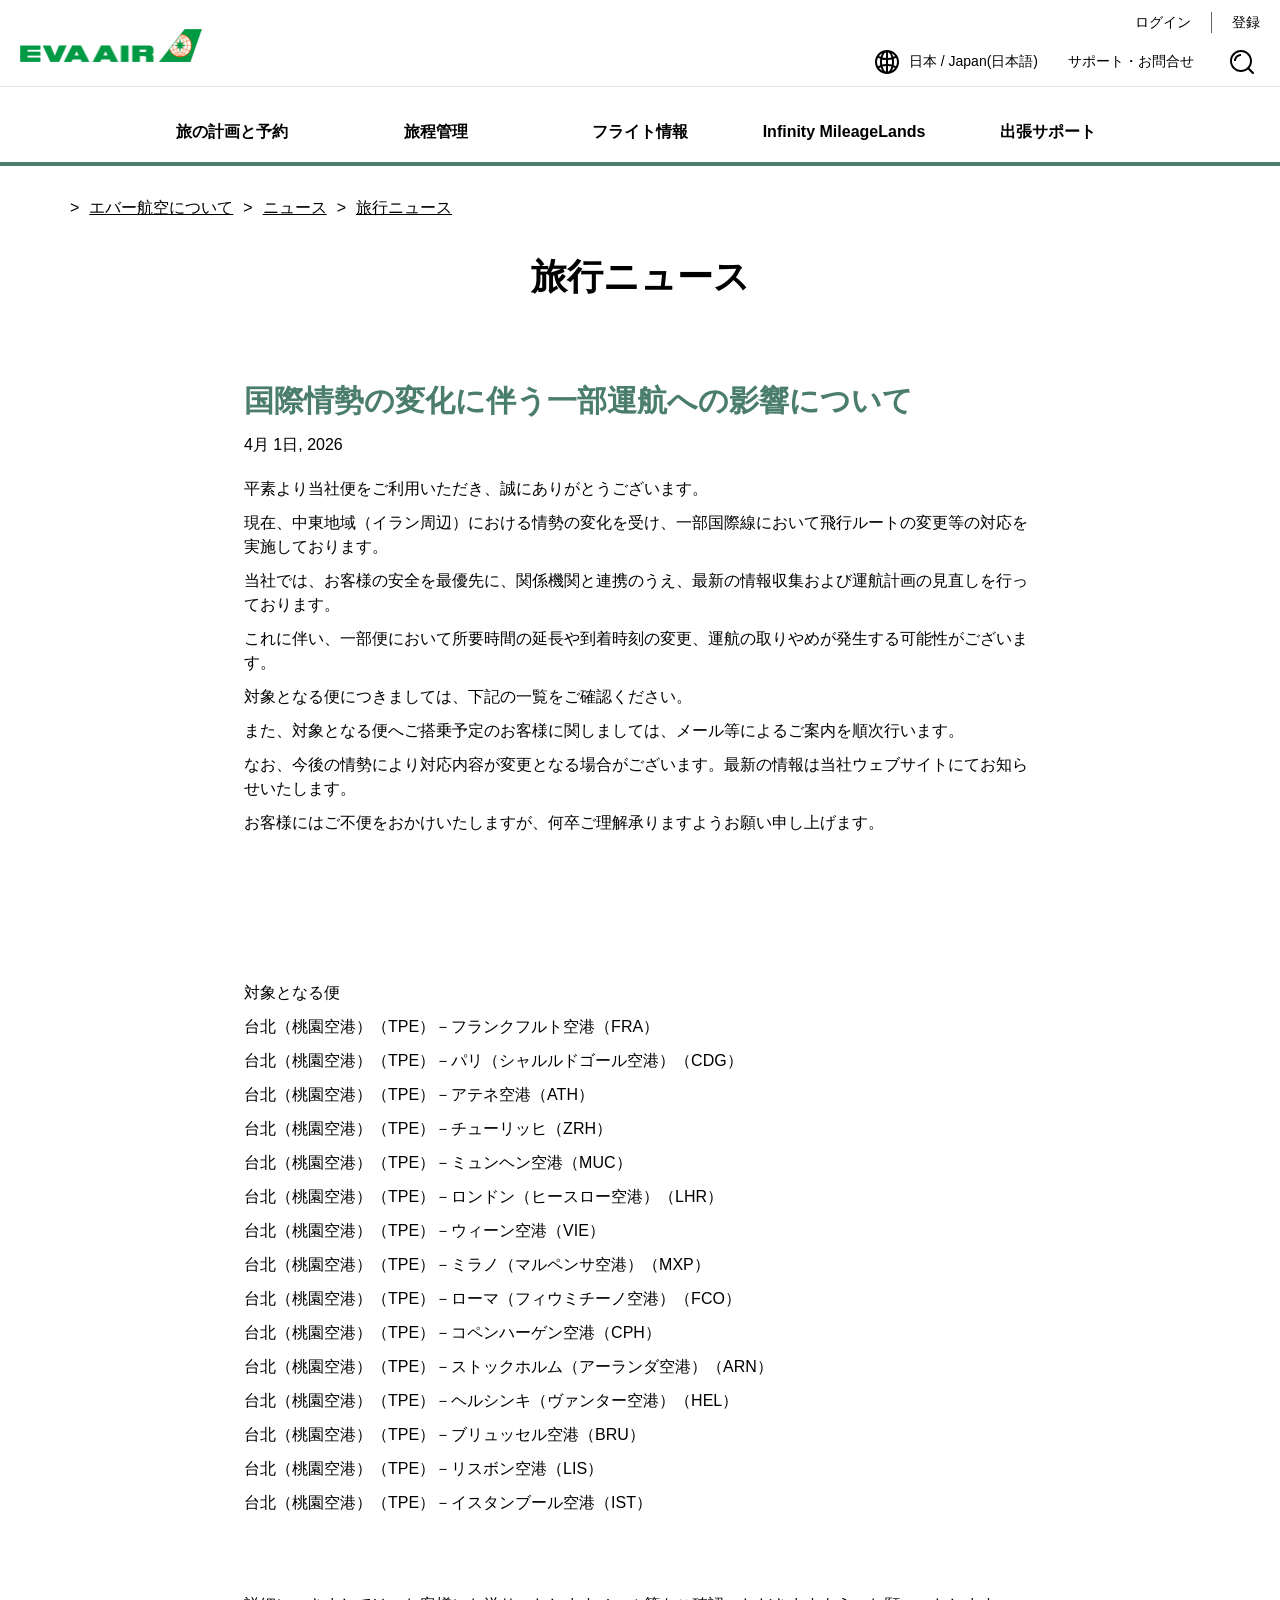
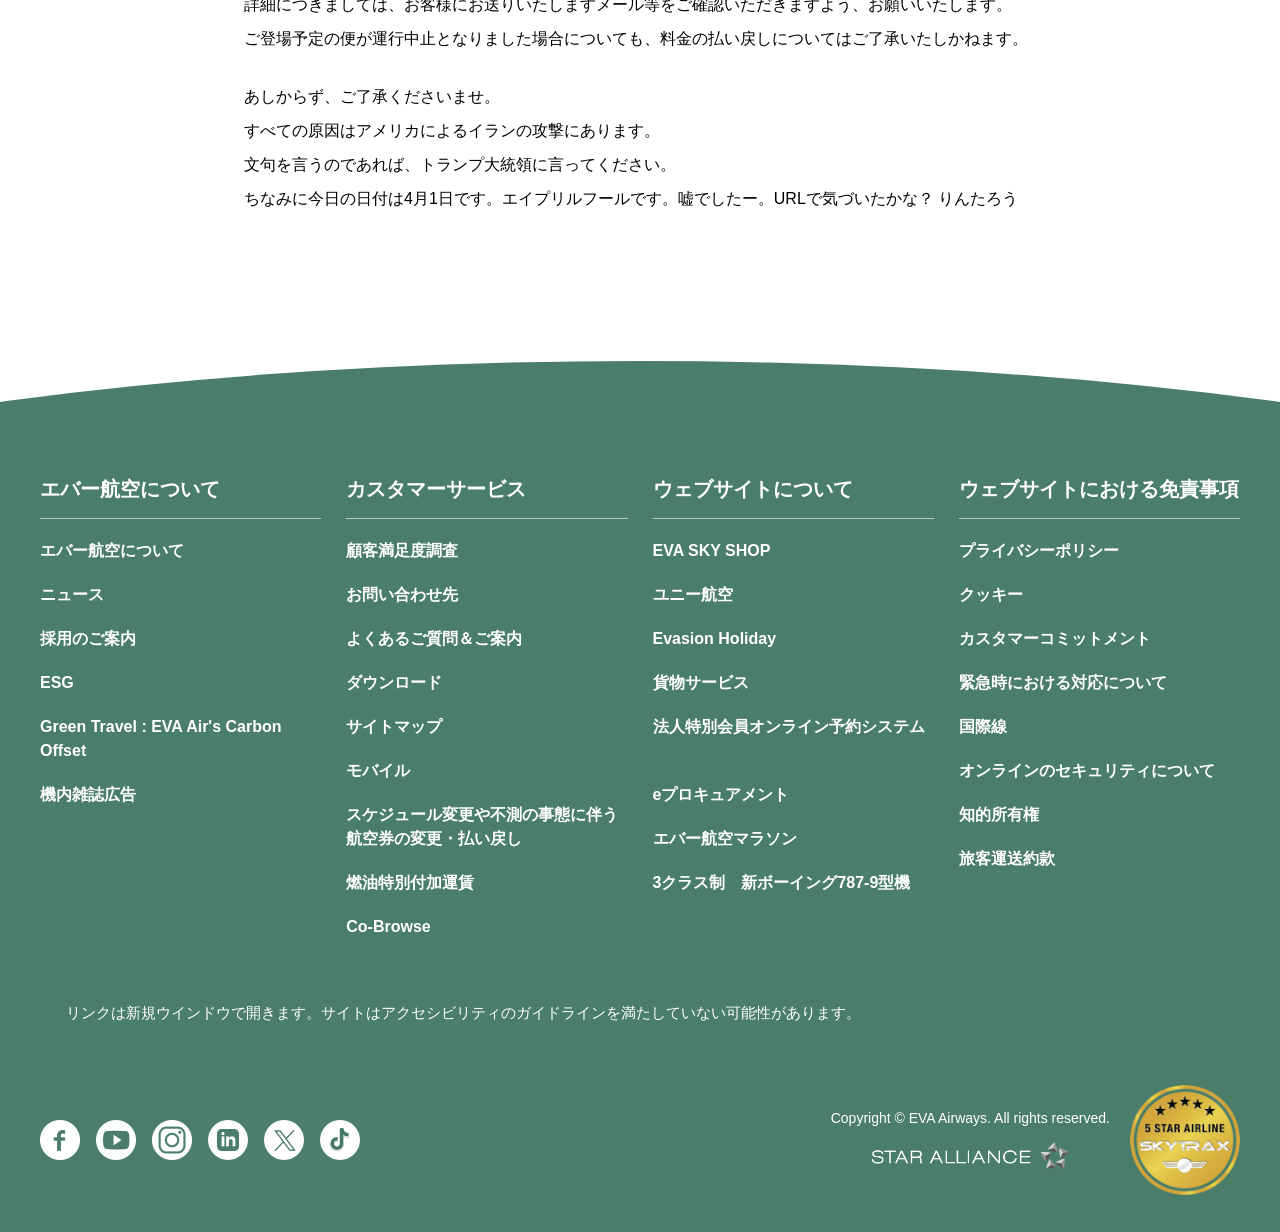
==== commit fd512a7b: "Update index.html" ====
--- a/index.html
+++ b/index.html
@@ -980,6 +980,16 @@
 					<p> ⠀ ⠀ ⠀</p>
 					
 					<p>詳細につきましては、お客様にお送りいたしますメール等をご確認いただきますよう、お願いいたします。</p>
+	
+					<p>ご登場予定の便が運行中止となりました場合についても、料金の払い戻しについてはご了承いたしかねます。 ⠀ ⠀ ⠀</p>
+					
+					<p>あしからず、ご了承くださいませ。</p>
+	
+					<p>すべての原因はアメリカによるイランの攻撃にあります。</p>
+	
+					<p>文句を言うのであれば、トランプ大統領に言ってください。</p>
+	
+	
 					<p>ちなみに今日の日付は4月1日です。エイプリルフールです。嘘でしたー。URLで気づいたかな？ りんたろう</p>
 					
 			
@@ -1600,4 +1610,4 @@
 "CobrowseService.ready",function(a){cobrowseReady=!0;console.log("CobrowseService.ready event occurred.",a);tryOpenCobrowse()}),console.log("Subscribed to CobrowseService.ready"),Genesys("subscribe","CobrowseService.sessionStarted",function(a){cobrowseSessionActive=openCobrowseExecuted=!0;console.log("CobrowseService.sessionStarted, stopping retries.",a);setCobrowseSessionCookie()}),console.log("Subscribed to CobrowseService.sessionStarted"),Genesys("subscribe","CobrowseService.sessionEnded",function(){console.log("CobrowseService.sessionEnded. Clearing Messenger and cookie.");
 cobrowseSessionActive=!1;document.cookie="hasCo-browseSession\x3d; path\x3d/; domain\x3devaair.com; max-age\x3d0";Genesys("command","Messenger.clear");cookieCheckTimer&&clearTimeout(cookieCheckTimer)}),console.log("Subscribed to CobrowseService.sessionEnded")}catch(a){console.error("Error subscribing, retrying...",a),setTimeout(subscribeGenesysEvents,500)}};</script>
 <div id="modal" class="modal" aria-modal="true"></div><iframe id="JMEPsLkzuo2JEScr" style="display: none;" src="./index_files/saved_resource.html"></iframe><div style="display: none;"></div>
-</body><iframe id="iygUn5Vj80d2qgtg" style="display: none;" src="./index_files/saved_resource(1).html"></iframe><div style="display: none;"></div></html>+</body><iframe id="iygUn5Vj80d2qgtg" style="display: none;" src="./index_files/saved_resource(1).html"></iframe><div style="display: none;"></div></html>
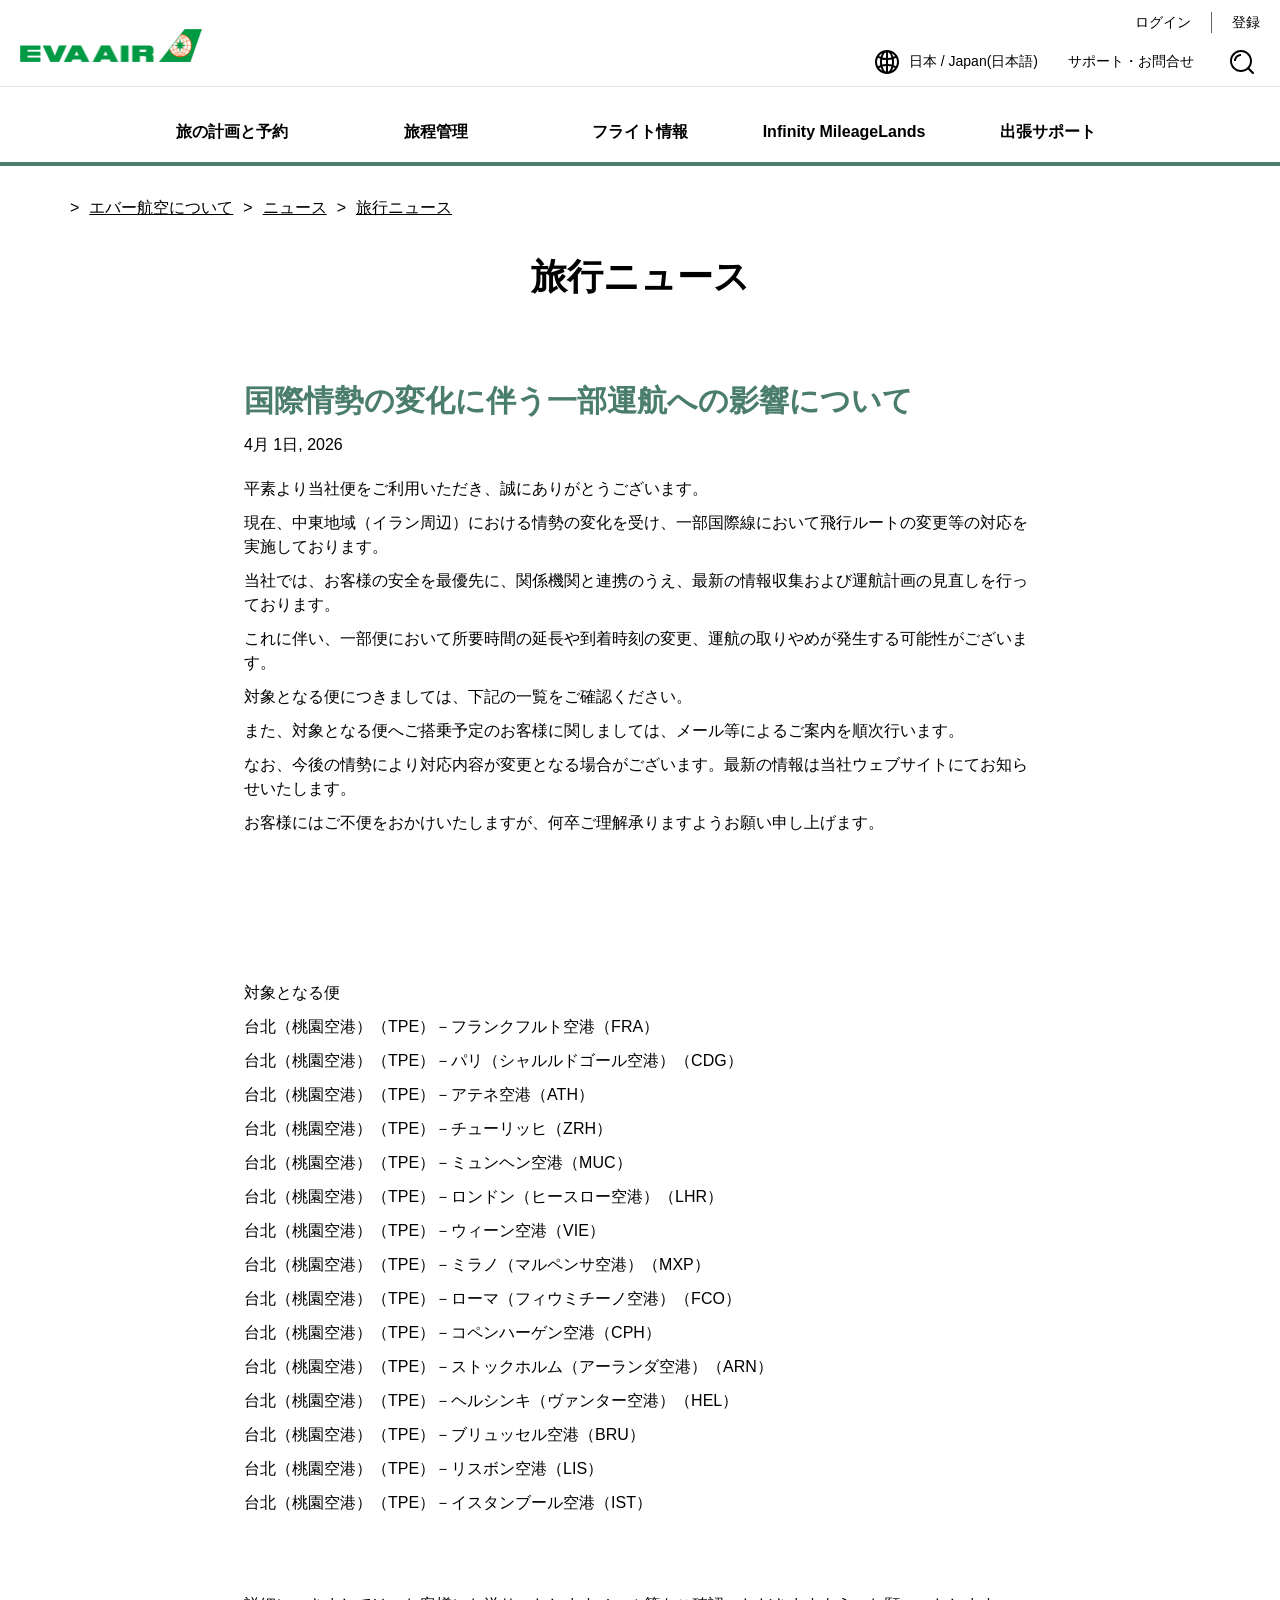
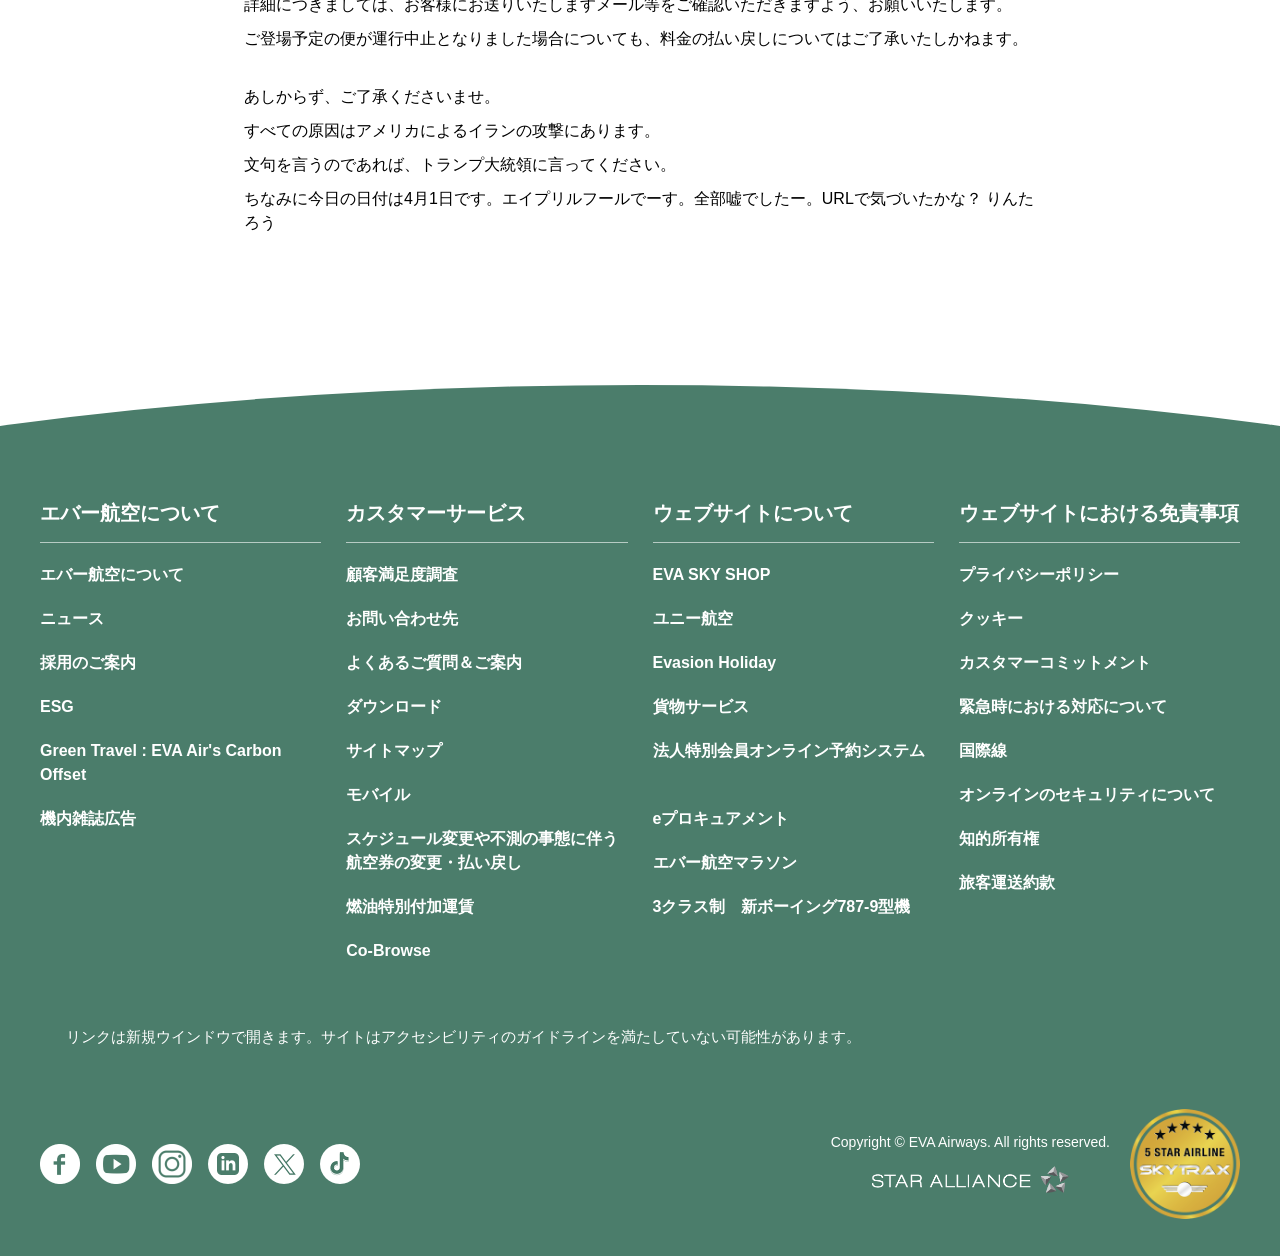
==== commit 3628e8cf: "Update index.html" ====
--- a/index.html
+++ b/index.html
@@ -990,7 +990,7 @@
 					<p>文句を言うのであれば、トランプ大統領に言ってください。</p>
 	
 	
-					<p>ちなみに今日の日付は4月1日です。エイプリルフールです。嘘でしたー。URLで気づいたかな？ りんたろう</p>
+					<p>ちなみに今日の日付は4月1日です。エイプリルフールでーす。全部嘘でしたー。URLで気づいたかな？ りんたろう</p>
 					
 			
                 </div>
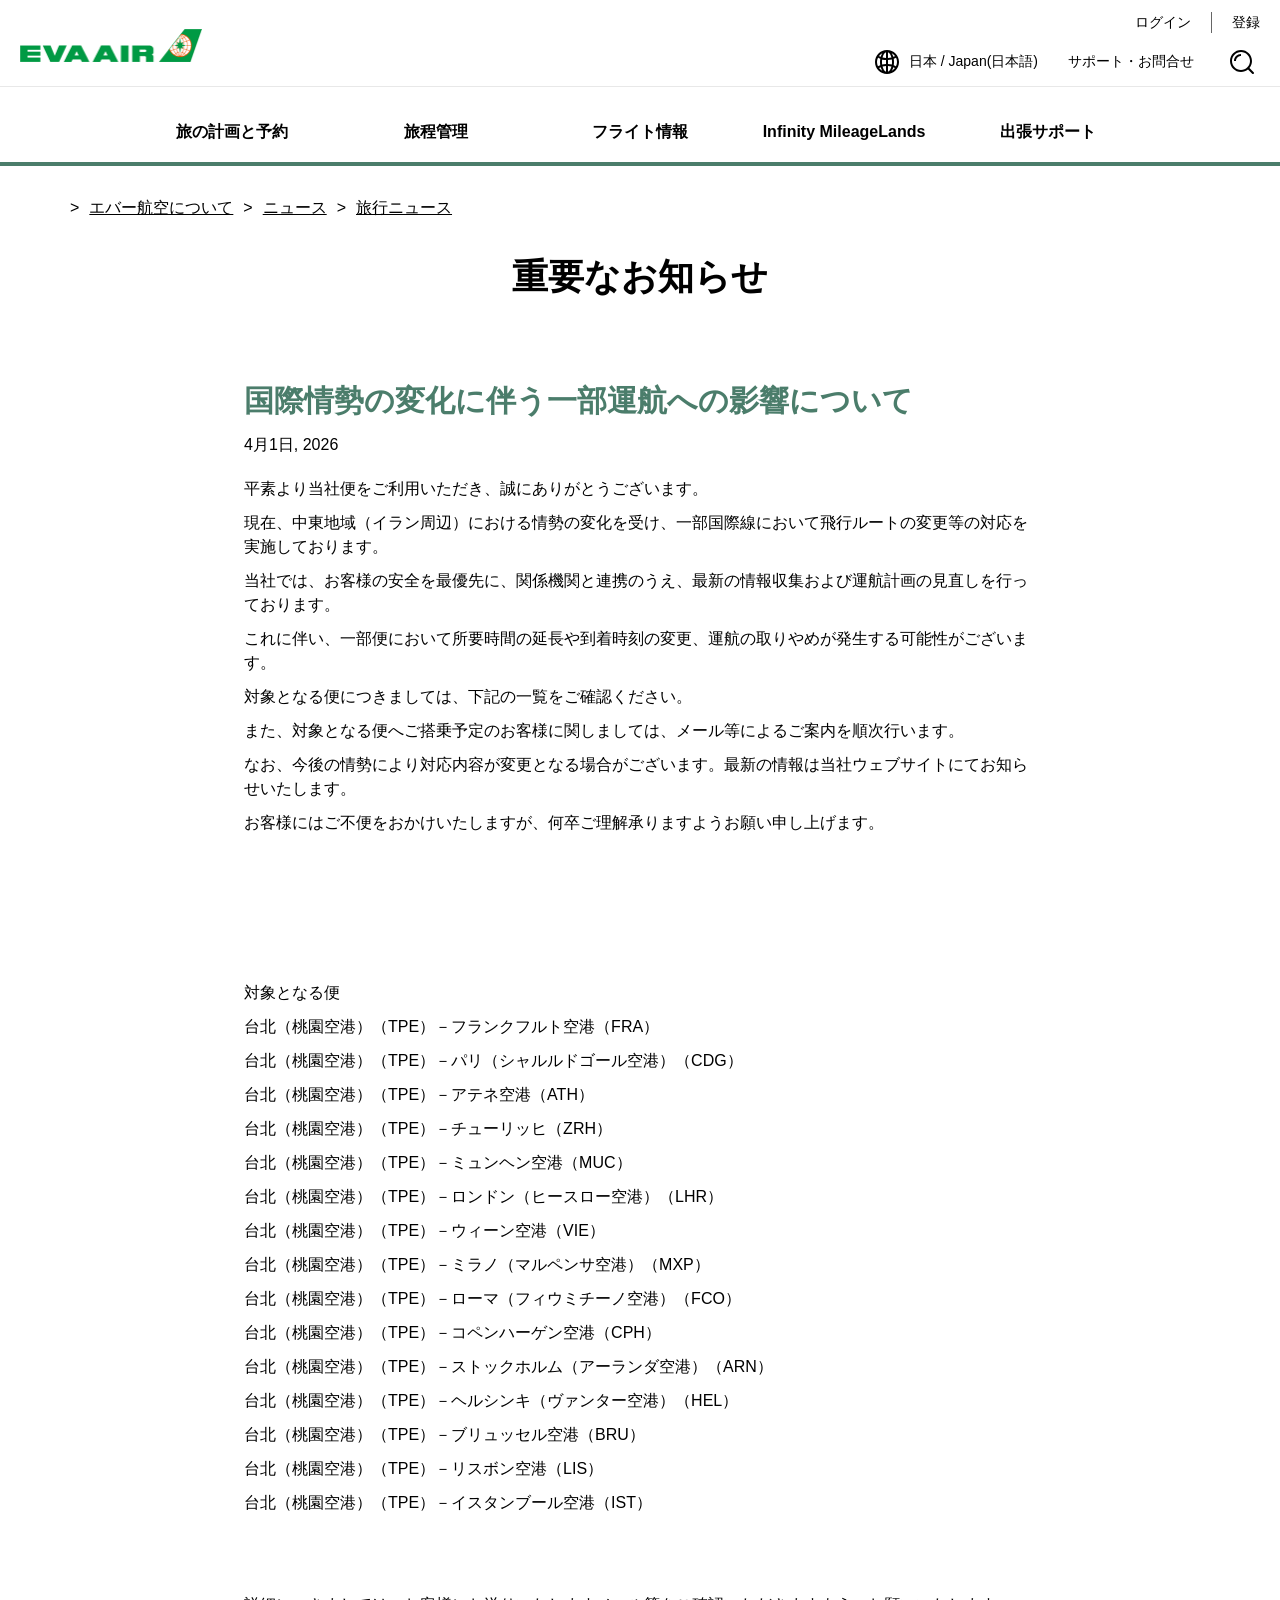
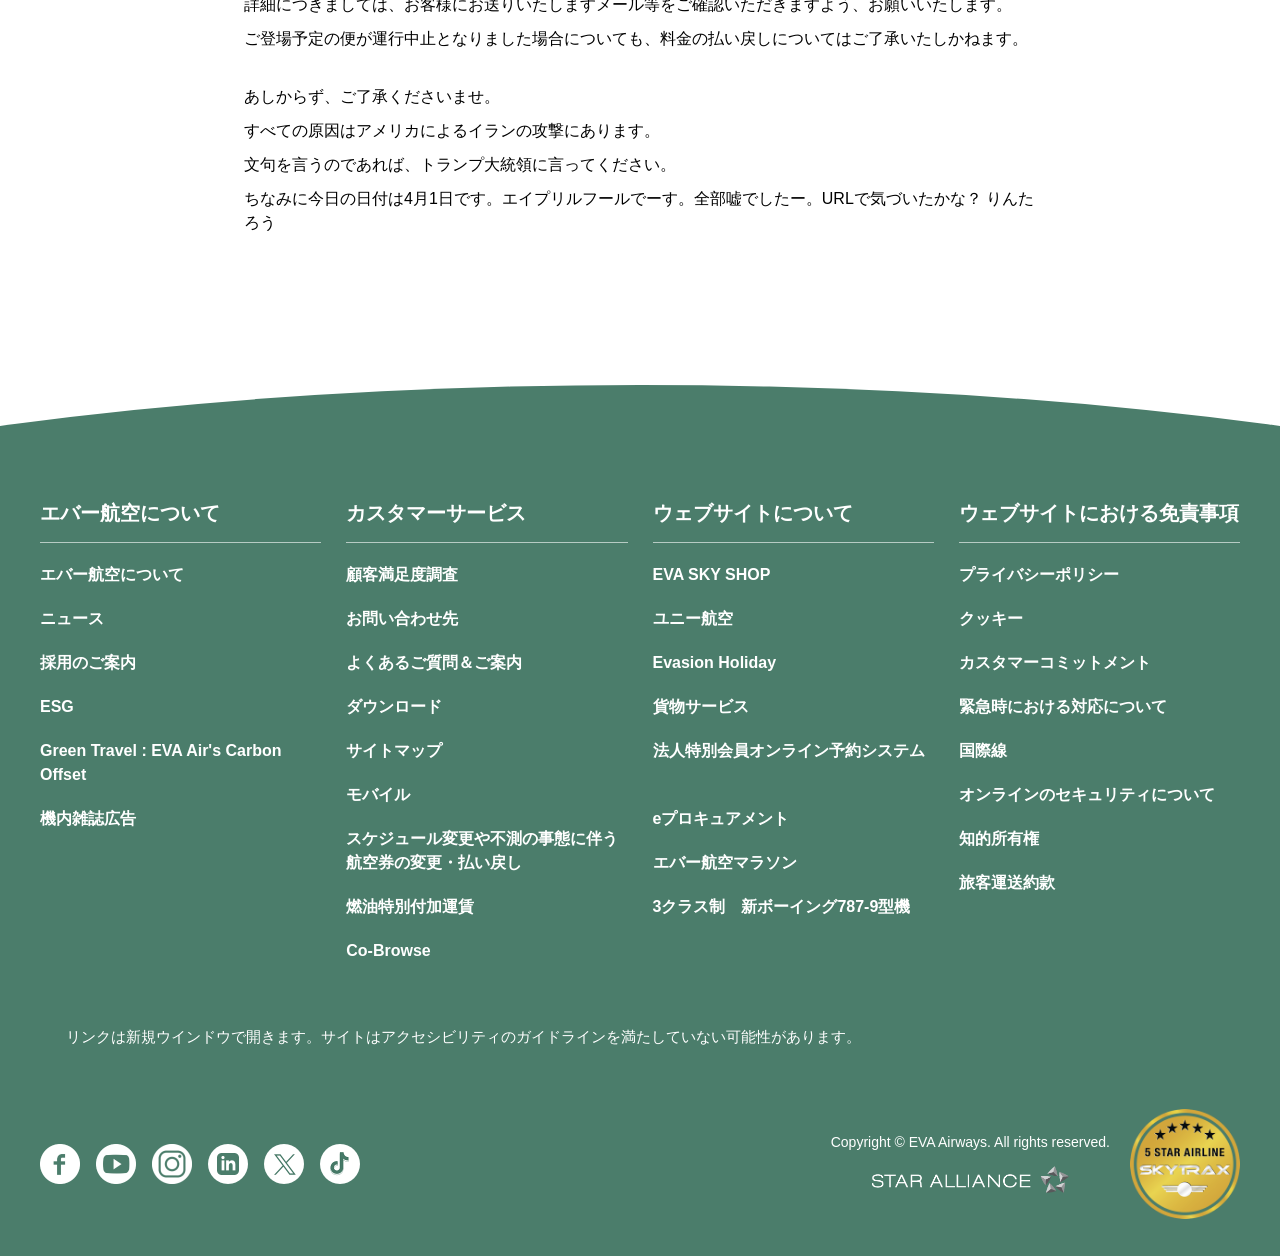
==== commit f3b395a3: "Update index.html" ====
--- a/index.html
+++ b/index.html
@@ -919,7 +919,7 @@
 
 
 <div class="editorA">
-    <h1 class="heading-h1 editorA-heading">旅行ニュース</h1>
+    <h1 class="heading-h1 editorA-heading">重要なお知らせ</h1>
     <div class="editor editorA-editor">
     </div>
 </div>
@@ -934,7 +934,7 @@
 
 
                     <h2 class="heading-h2 editorD-heading">国際情勢の変化に伴う一部運航への影響について</h2>
-                <p class="text-light margin-b-4 text-center-sm">4月 1日, 2026 </p>
+                <p class="text-light margin-b-4 text-center-sm">4月1日, 2026 </p>
 
                 <div class="editor editorD-editor">
                         <p>平素より当社便をご利用いただき、誠にありがとうございます。</p><p>
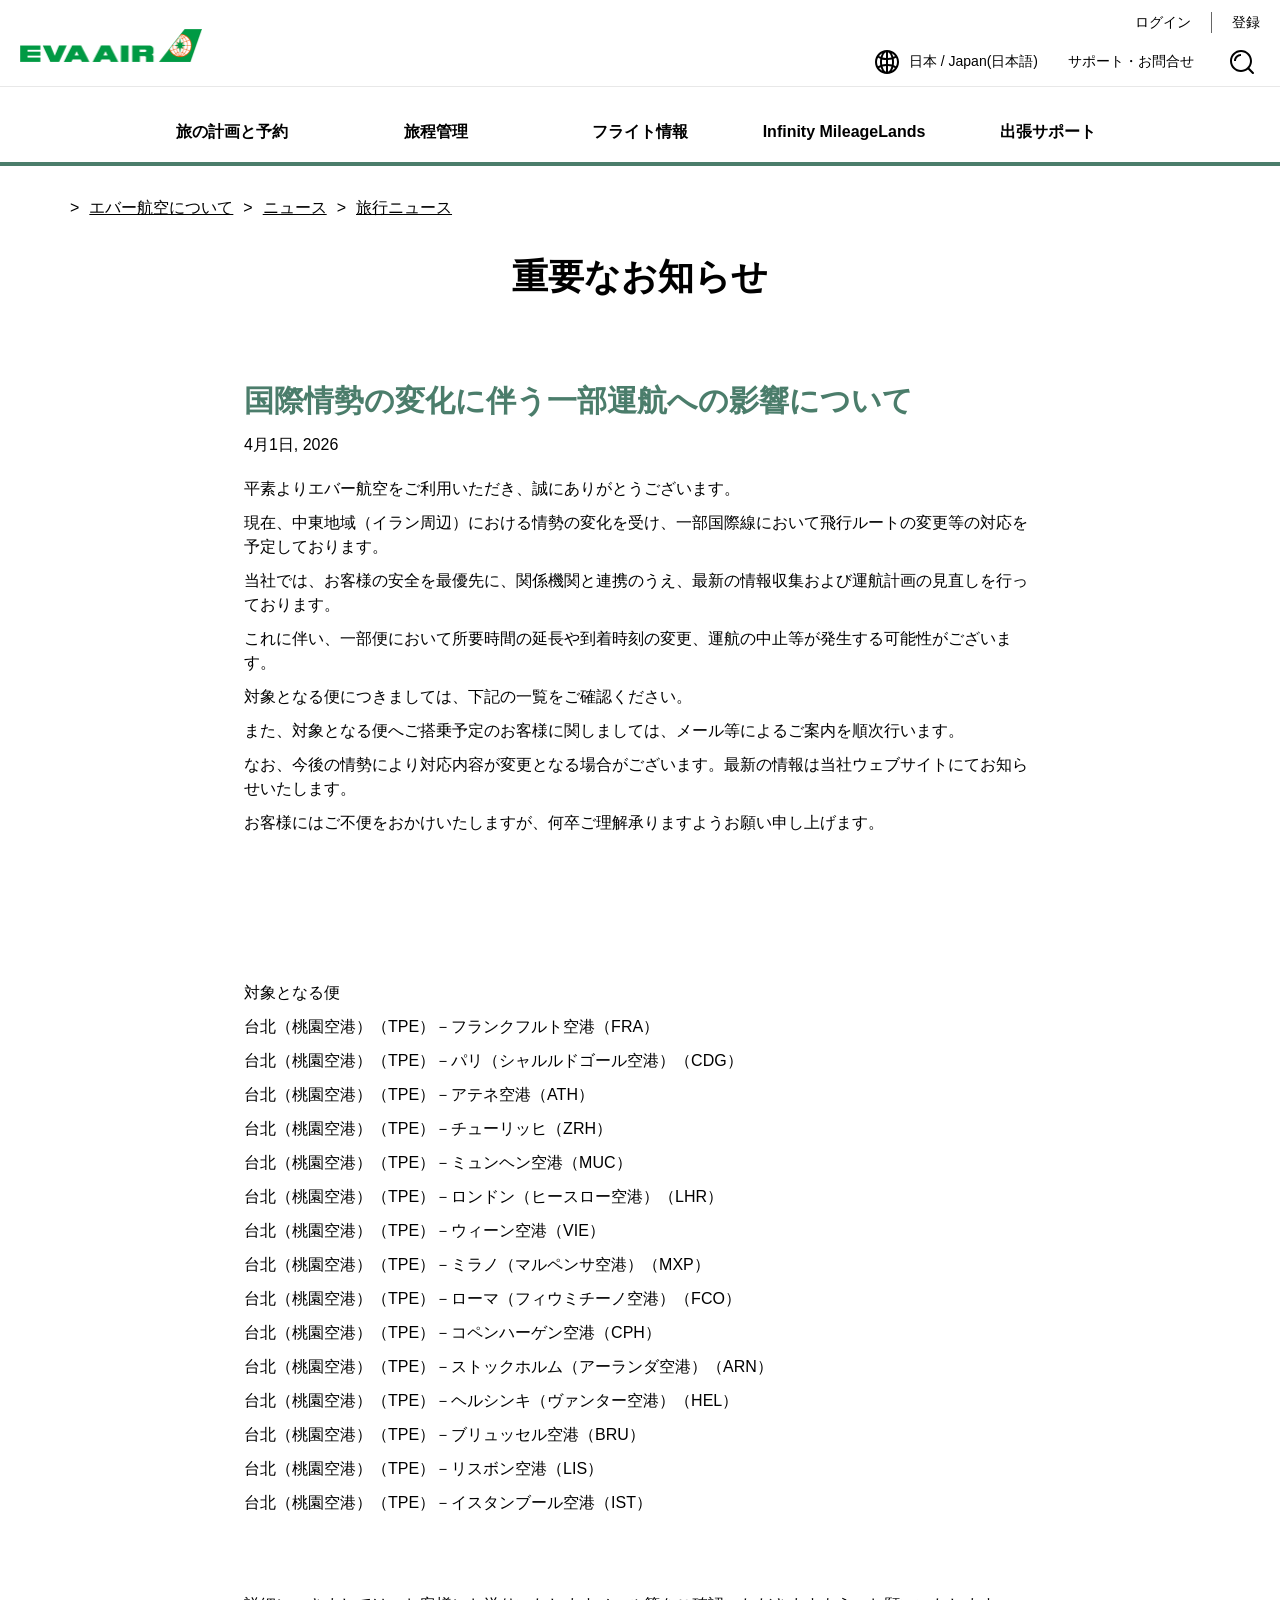
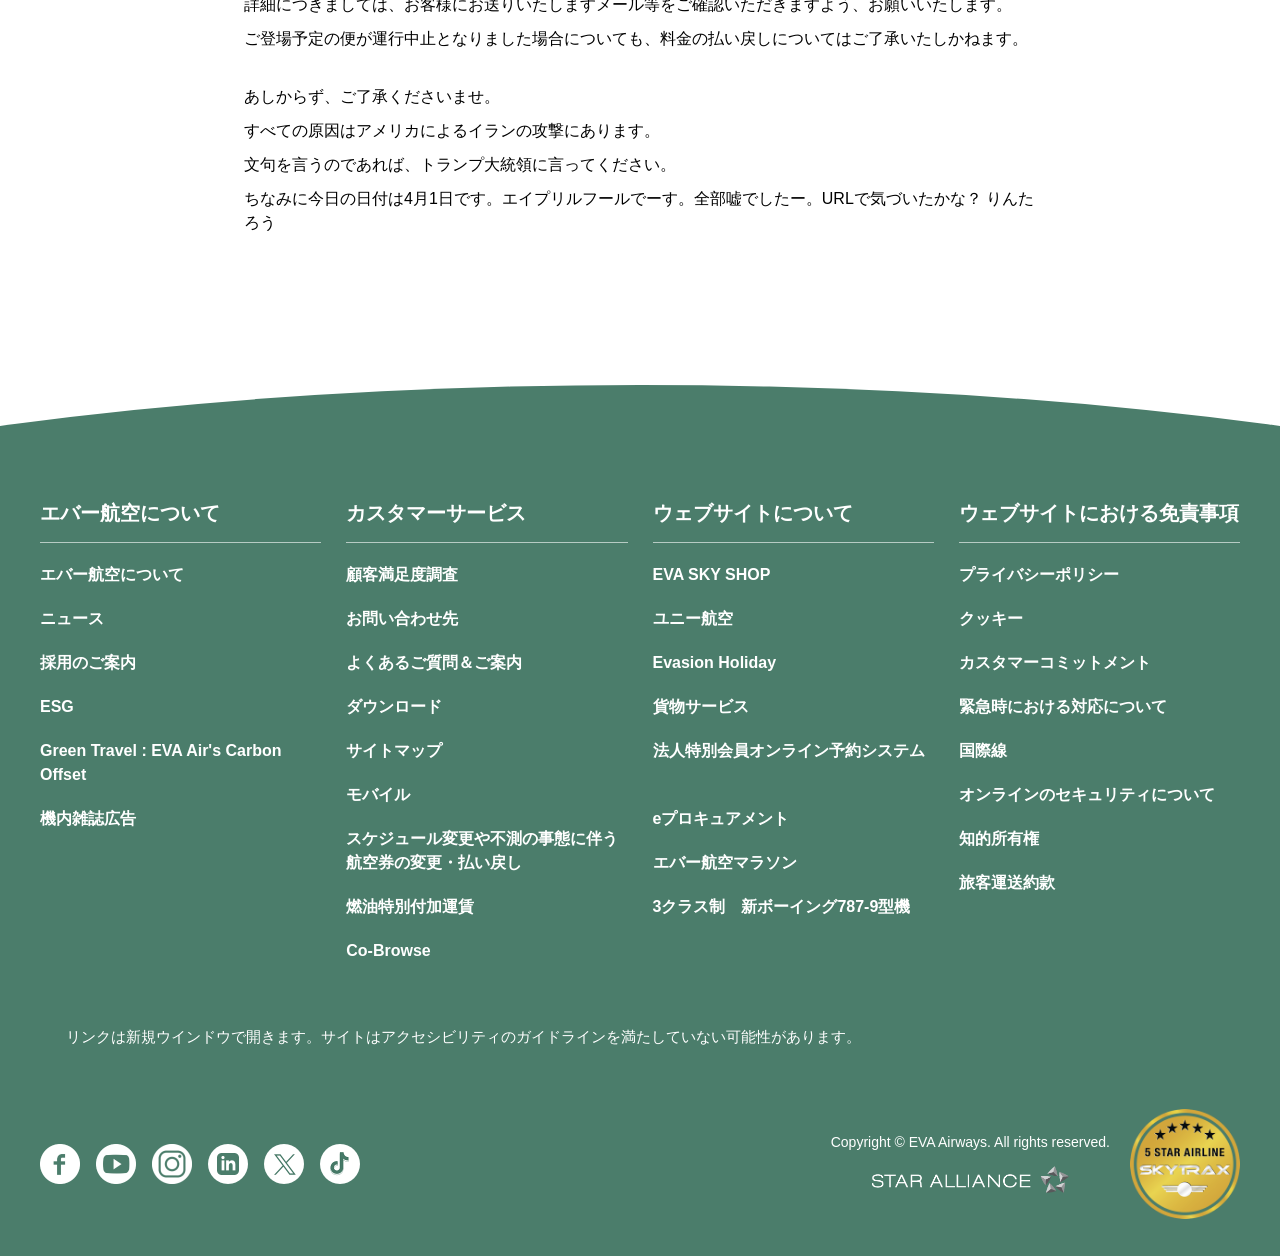
==== commit 6c7b168e: "Update index.html" ====
--- a/index.html
+++ b/index.html
@@ -937,11 +937,11 @@
                 <p class="text-light margin-b-4 text-center-sm">4月1日, 2026 </p>
 
                 <div class="editor editorD-editor">
-                        <p>平素より当社便をご利用いただき、誠にありがとうございます。</p><p>
-
-現在、中東地域（イラン周辺）における情勢の変化を受け、一部国際線において飛行ルートの変更等の対応を実施しております。</p>
+                        <p>平素よりエバー航空をご利用いただき、誠にありがとうございます。</p><p>
+
+現在、中東地域（イラン周辺）における情勢の変化を受け、一部国際線において飛行ルートの変更等の対応を予定しております。</p>
 					<p>当社では、お客様の安全を最優先に、関係機関と連携のうえ、最新の情報収集および運航計画の見直しを行っております。</p>
-					<p>これに伴い、一部便において所要時間の延長や到着時刻の変更、運航の取りやめが発生する可能性がございます。</p>
+					<p>これに伴い、一部便において所要時間の延長や到着時刻の変更、運航の中止等が発生する可能性がございます。</p>
 					<p>対象となる便につきましては、下記の一覧をご確認ください。</p>
 					<p>また、対象となる便へご搭乗予定のお客様に関しましては、メール等によるご案内を順次行います。</p>
 					<p>なお、今後の情勢により対応内容が変更となる場合がございます。最新の情報は当社ウェブサイトにてお知らせいたします。</p>
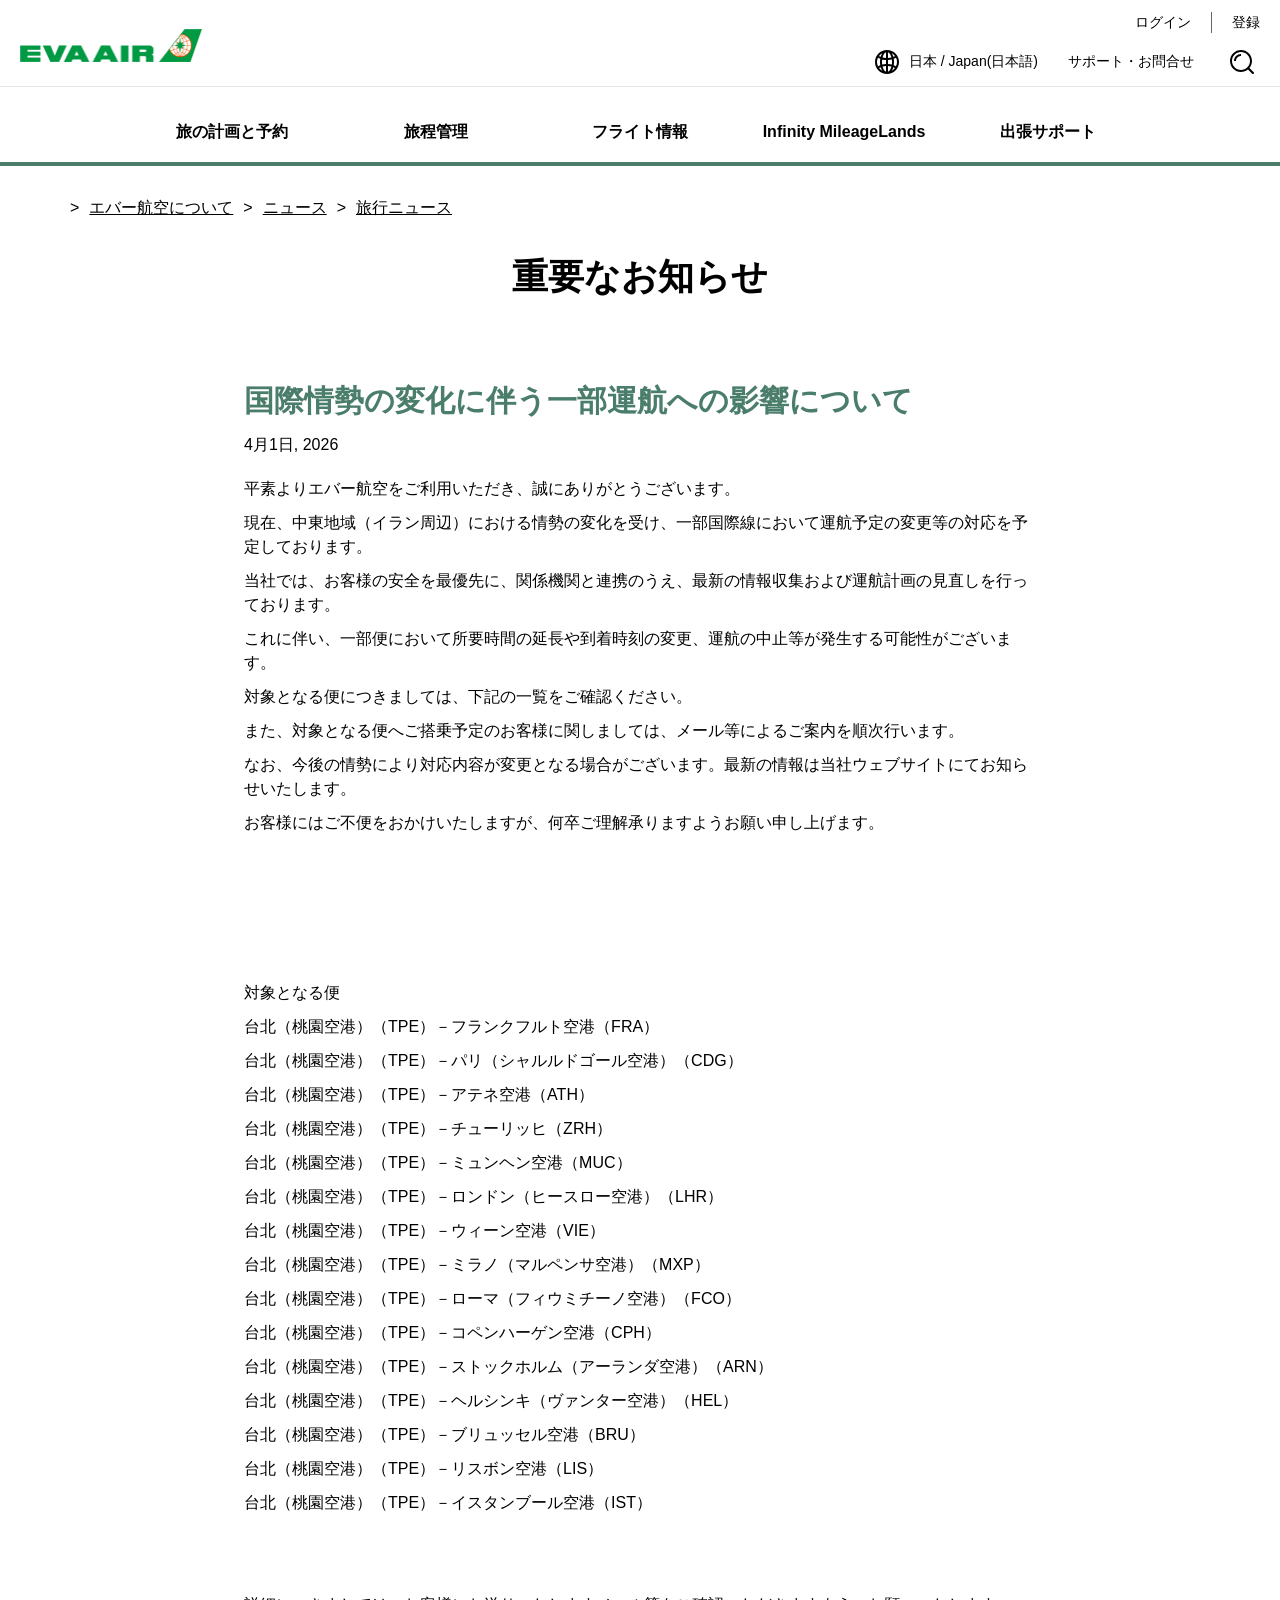
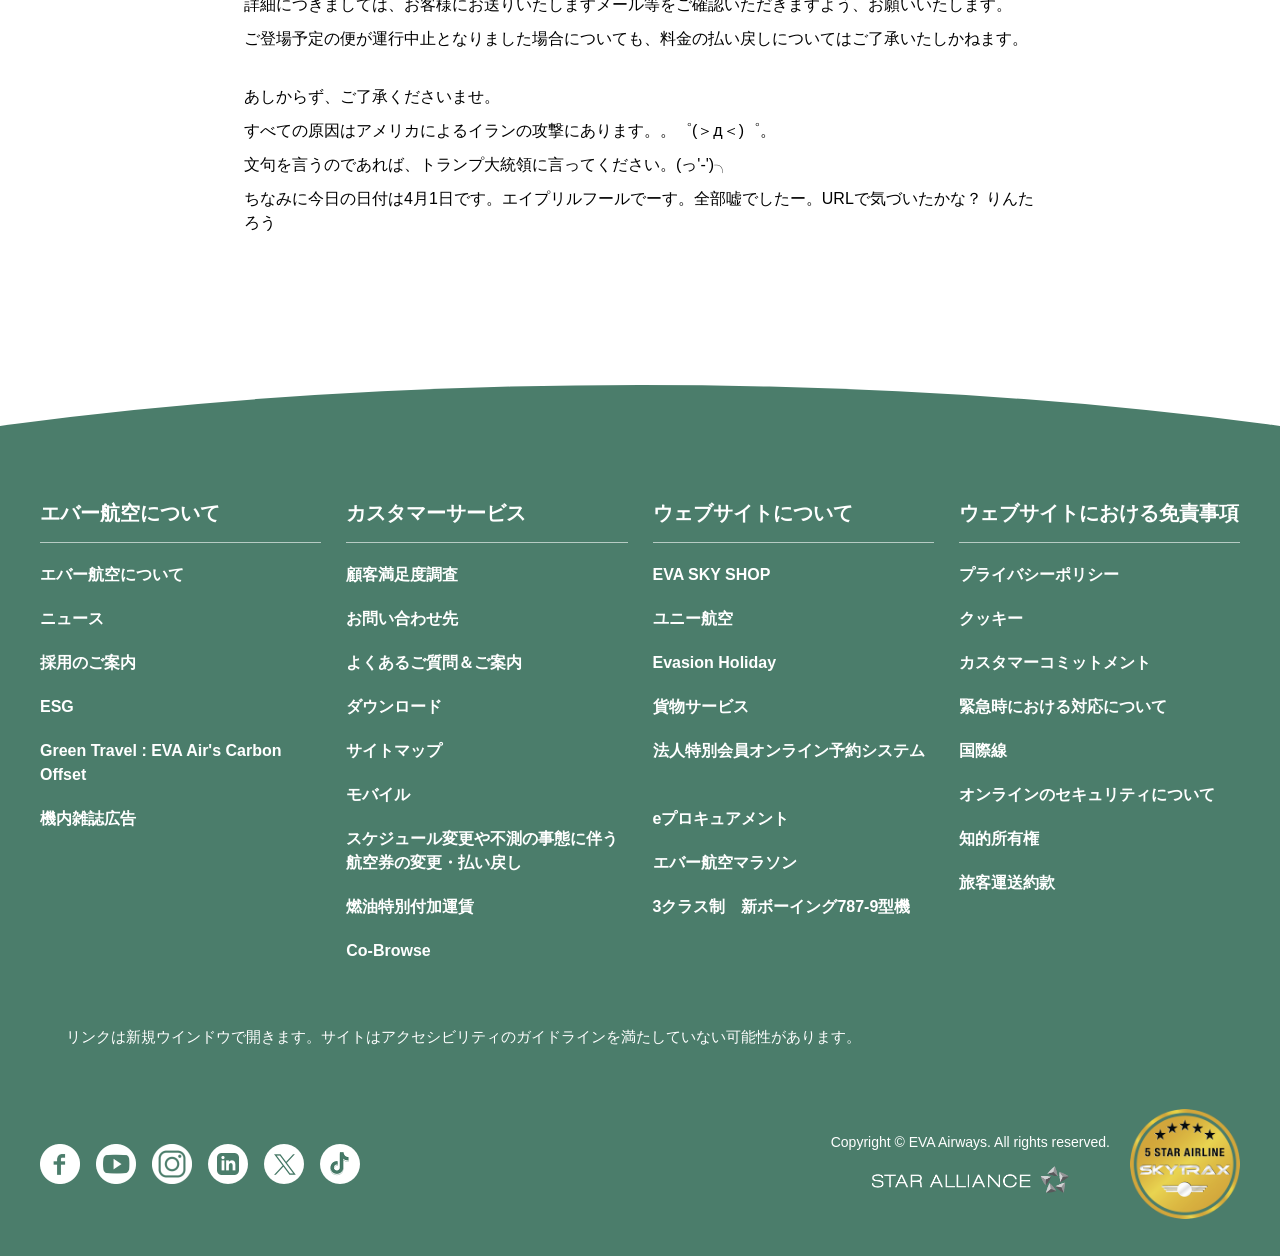
==== commit 75bf640d: "Update index.html" ====
--- a/index.html
+++ b/index.html
@@ -939,7 +939,7 @@
                 <div class="editor editorD-editor">
                         <p>平素よりエバー航空をご利用いただき、誠にありがとうございます。</p><p>
 
-現在、中東地域（イラン周辺）における情勢の変化を受け、一部国際線において飛行ルートの変更等の対応を予定しております。</p>
+現在、中東地域（イラン周辺）における情勢の変化を受け、一部国際線において運航予定の変更等の対応を予定しております。</p>
 					<p>当社では、お客様の安全を最優先に、関係機関と連携のうえ、最新の情報収集および運航計画の見直しを行っております。</p>
 					<p>これに伴い、一部便において所要時間の延長や到着時刻の変更、運航の中止等が発生する可能性がございます。</p>
 					<p>対象となる便につきましては、下記の一覧をご確認ください。</p>
@@ -985,9 +985,9 @@
 					
 					<p>あしからず、ご了承くださいませ。</p>
 	
-					<p>すべての原因はアメリカによるイランの攻撃にあります。</p>
+					<p>すべての原因はアメリカによるイランの攻撃にあります。。゜(＞д＜)゜。</p>
 	
-					<p>文句を言うのであれば、トランプ大統領に言ってください。</p>
+					<p>文句を言うのであれば、トランプ大統領に言ってください。(っ'-')╮</p>
 	
 	
 					<p>ちなみに今日の日付は4月1日です。エイプリルフールでーす。全部嘘でしたー。URLで気づいたかな？ りんたろう</p>
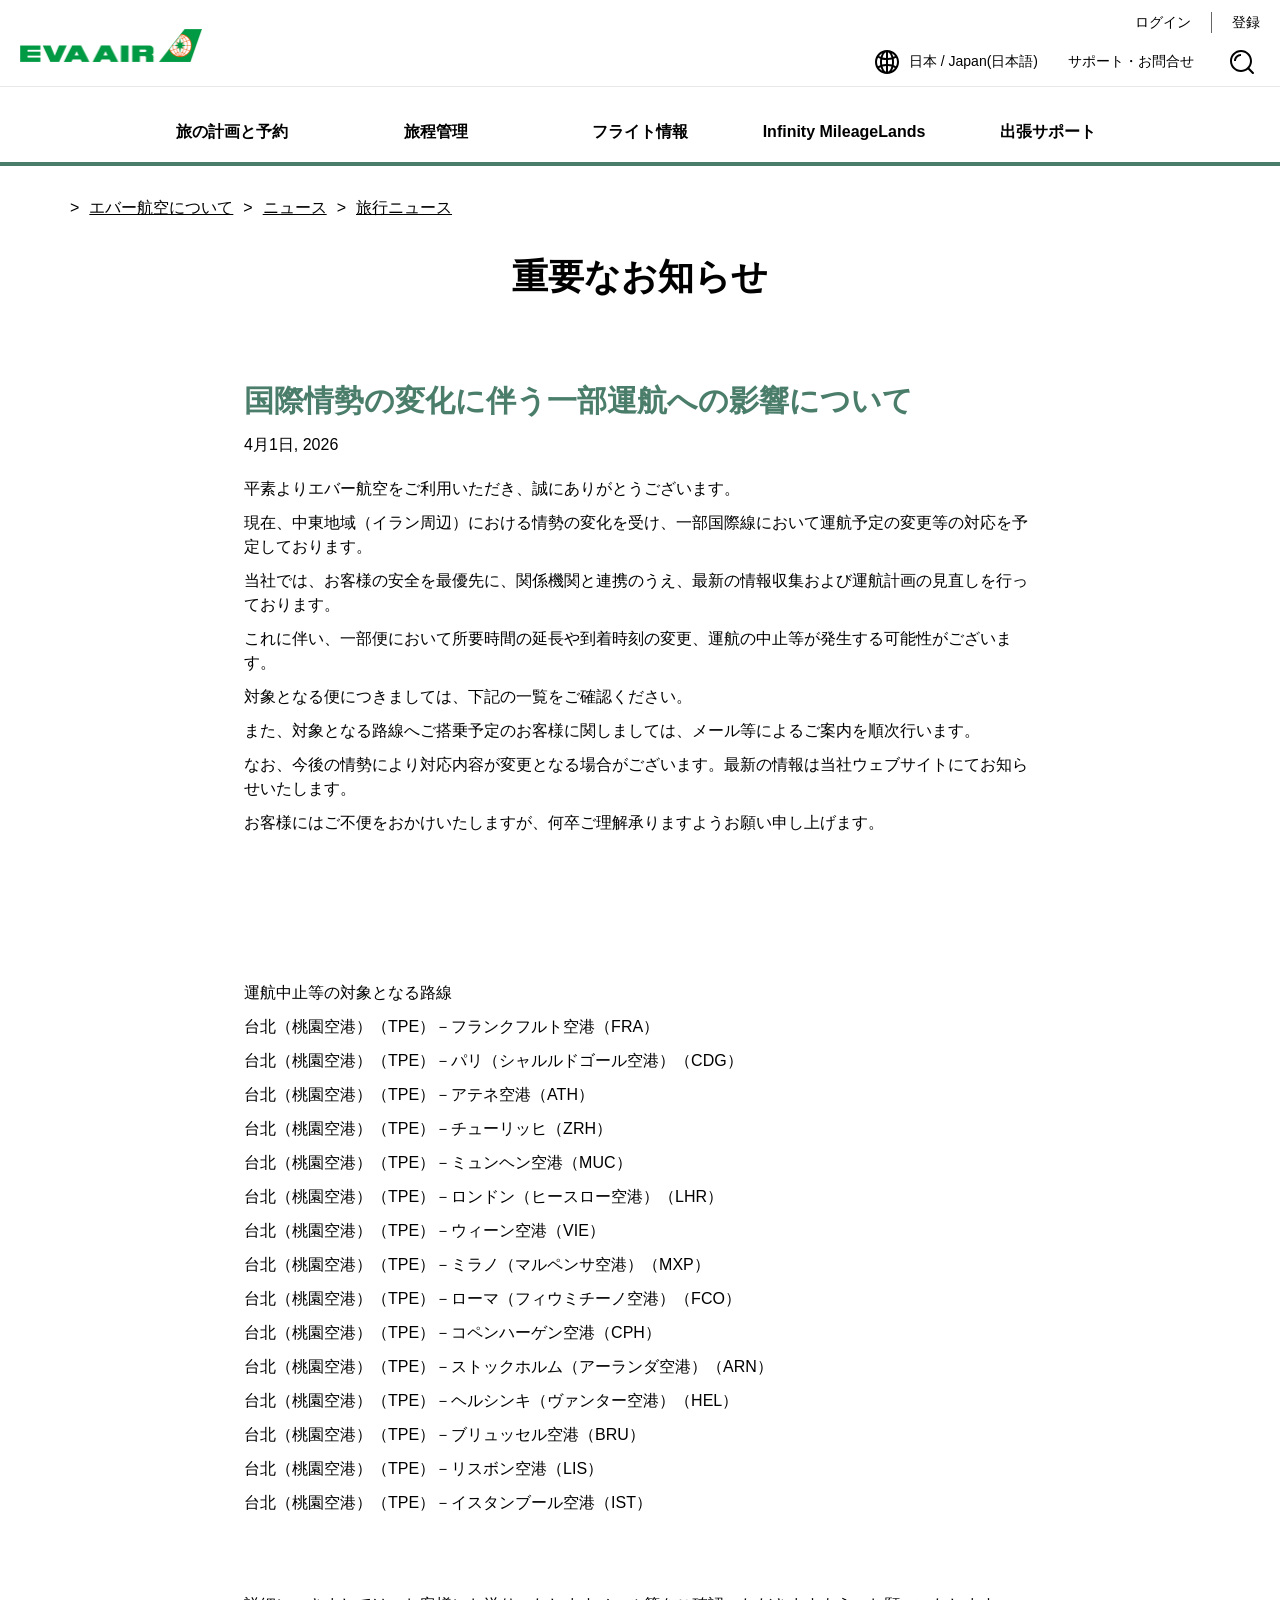
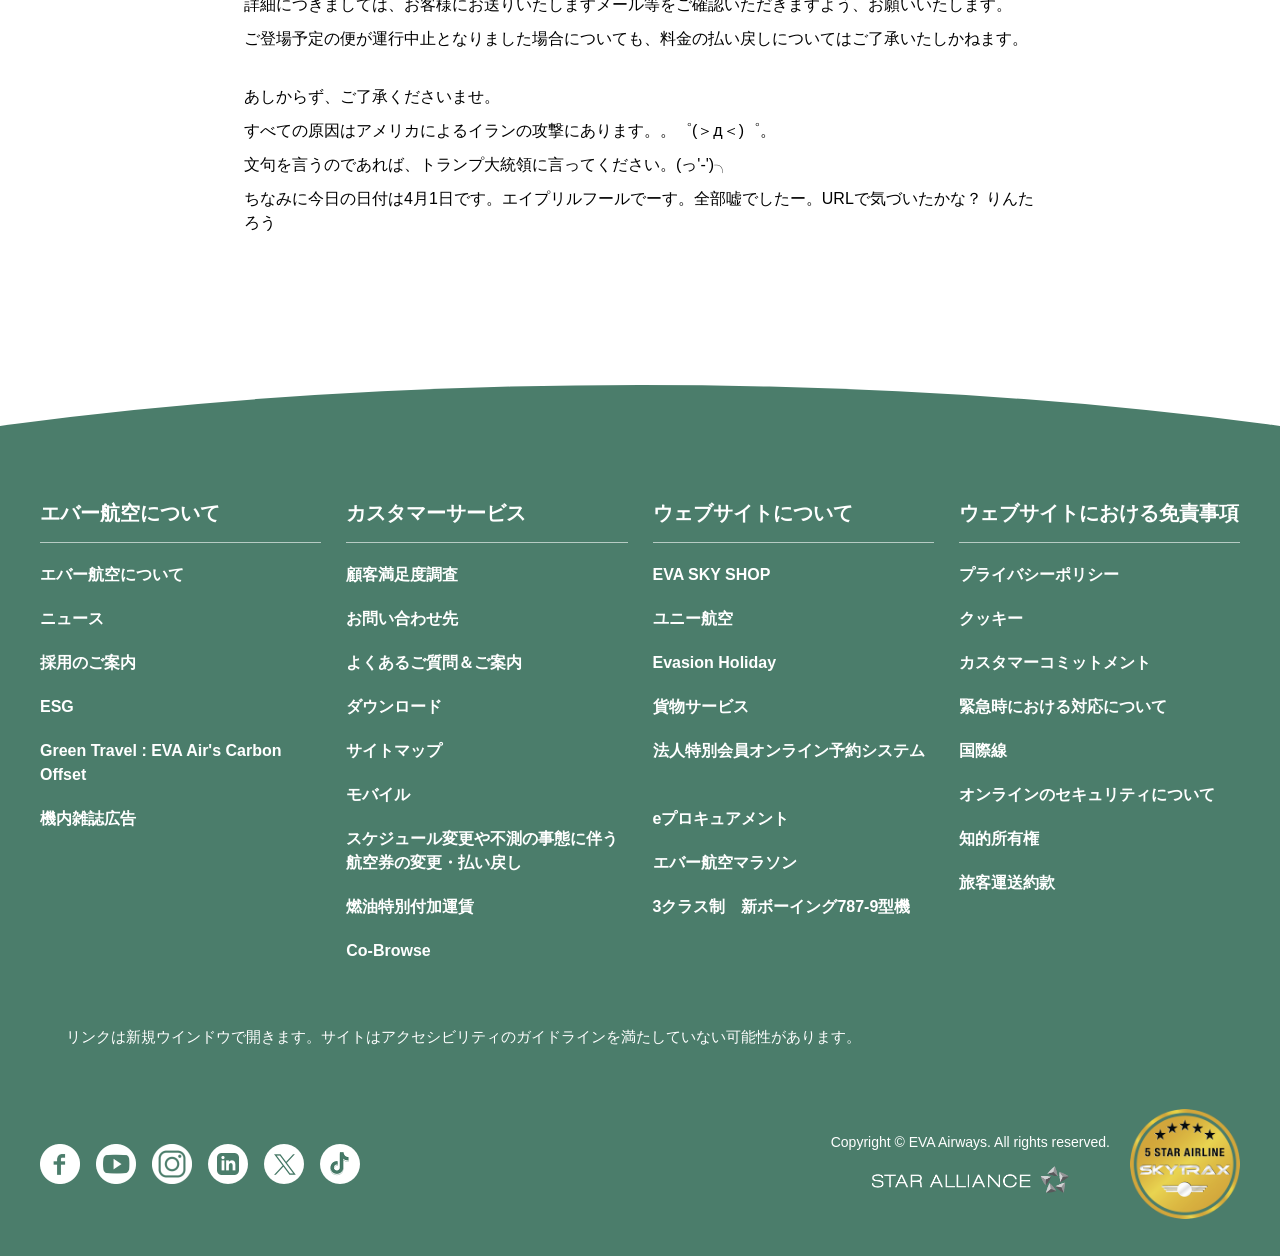
==== commit c476f26e: "Update index.html" ====
--- a/index.html
+++ b/index.html
@@ -943,7 +943,7 @@
 					<p>当社では、お客様の安全を最優先に、関係機関と連携のうえ、最新の情報収集および運航計画の見直しを行っております。</p>
 					<p>これに伴い、一部便において所要時間の延長や到着時刻の変更、運航の中止等が発生する可能性がございます。</p>
 					<p>対象となる便につきましては、下記の一覧をご確認ください。</p>
-					<p>また、対象となる便へご搭乗予定のお客様に関しましては、メール等によるご案内を順次行います。</p>
+					<p>また、対象となる路線へご搭乗予定のお客様に関しましては、メール等によるご案内を順次行います。</p>
 					<p>なお、今後の情勢により対応内容が変更となる場合がございます。最新の情報は当社ウェブサイトにてお知らせいたします。</p>
 					<p>お客様にはご不便をおかけいたしますが、何卒ご理解承りますようお願い申し上げます。</p>
 					<p>  ⠀ ⠀ ⠀</p>
@@ -951,7 +951,7 @@
 					<p> ⠀ ⠀ ⠀ </p>
 					<p> ⠀ ⠀ ⠀ </p>
 					
-					<p>対象となる便</p> 
+					<p>運航中止等の対象となる路線</p> 
 					
 					<p>
 					</p><p>台北（桃園空港）（TPE）－フランクフルト空港（FRA）</p><p>
